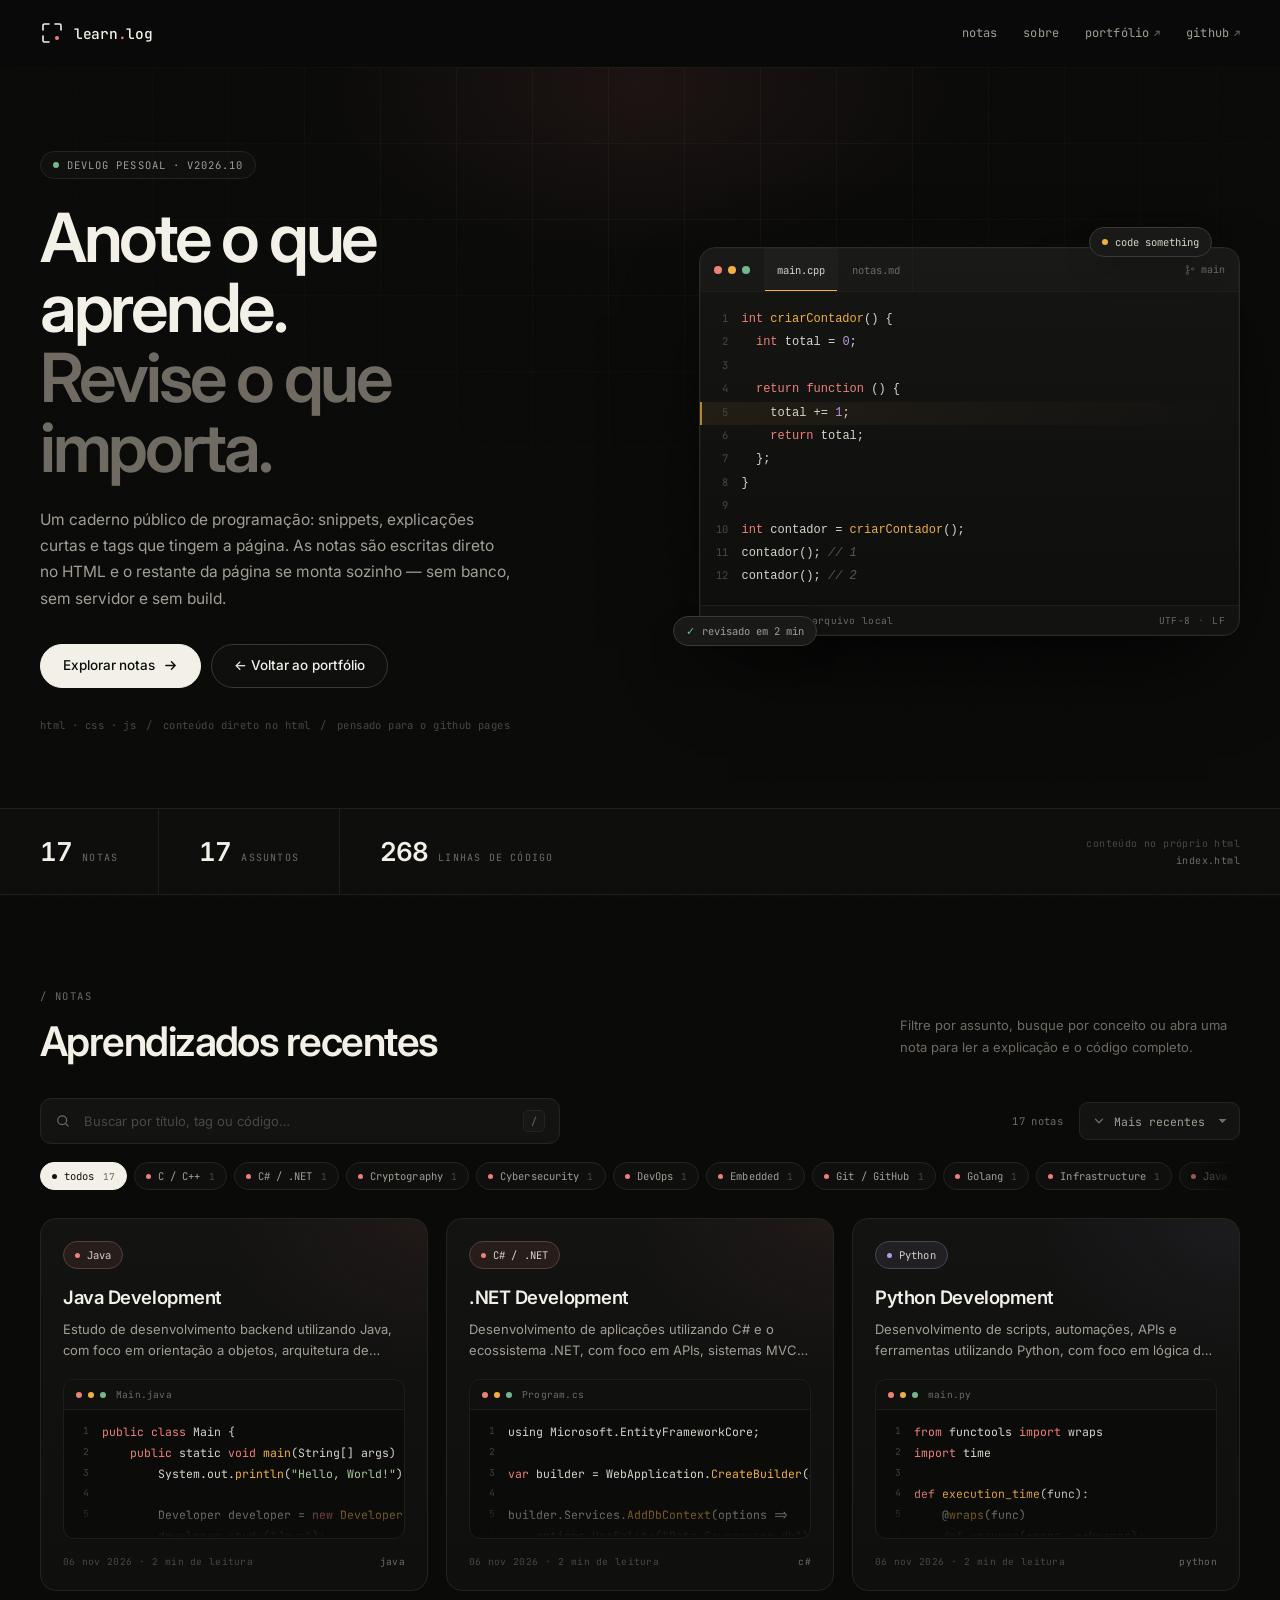
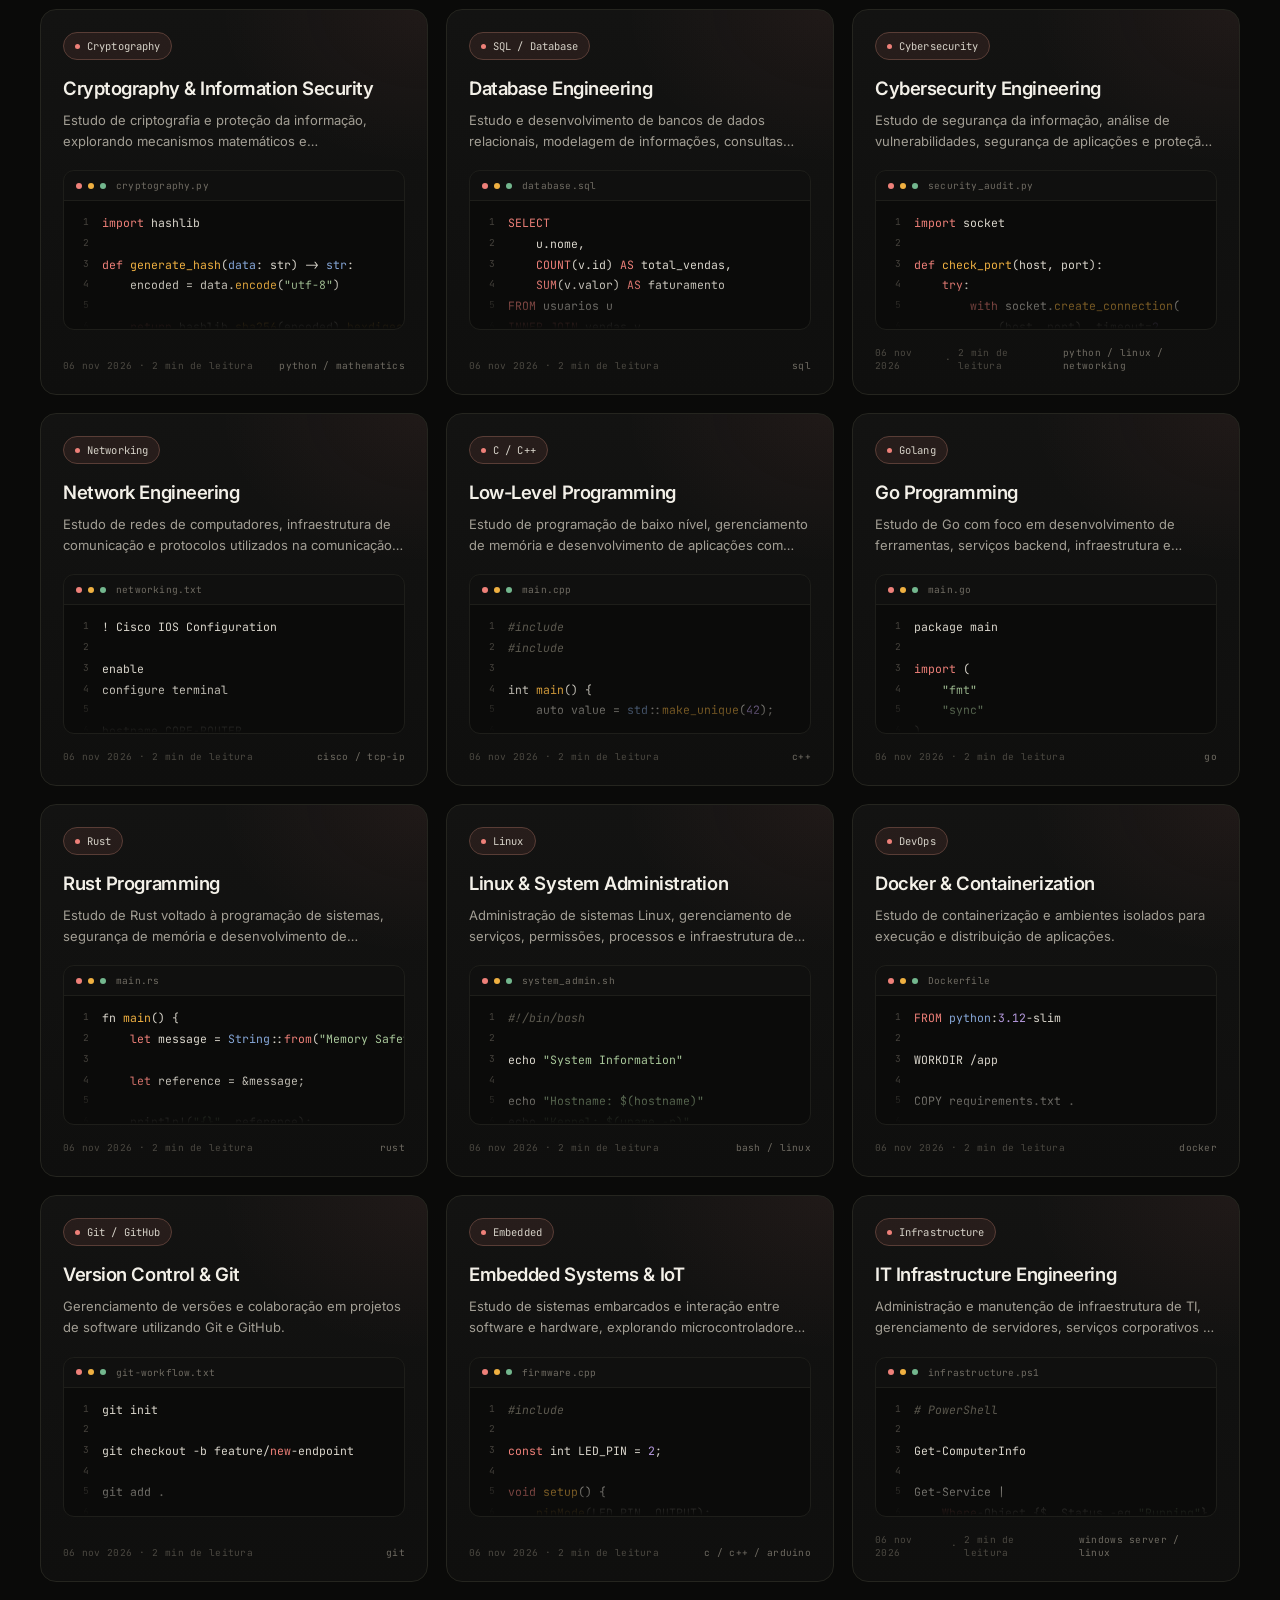
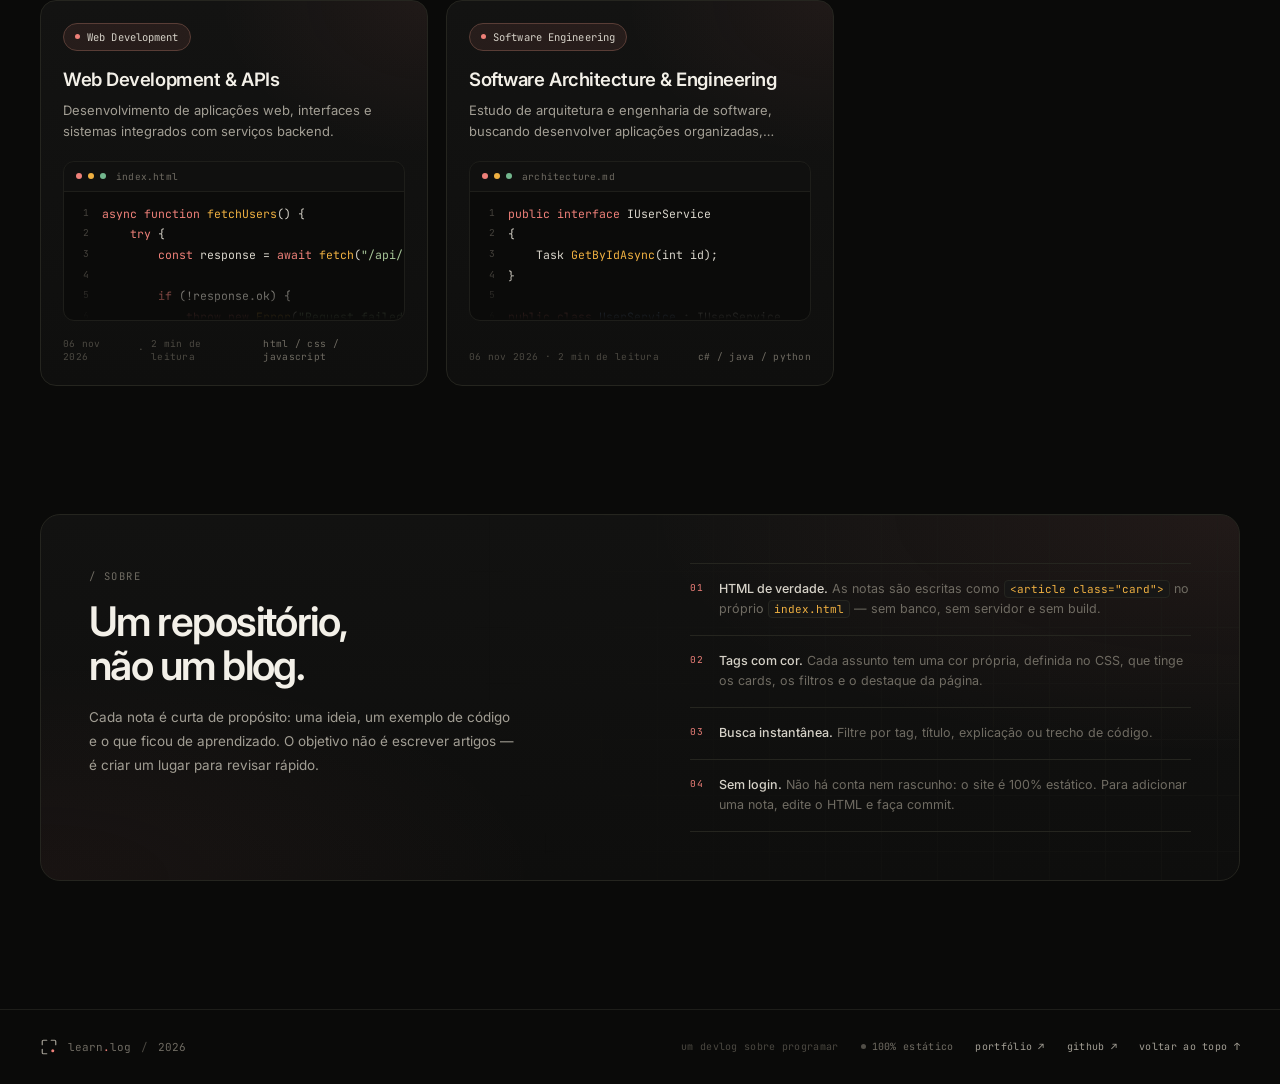
==== blog/index.html @ f0b7c9a5 "card adicionado" ====
<!DOCTYPE html>
<html lang="pt-BR">
<head>
  <meta charset="UTF-8">
  <meta name="viewport" content="width=device-width, initial-scale=1.0">
  <meta name="color-scheme" content="dark">
  <meta name="theme-color" content="#0a0a09">
  <title>learn.log — repositório de aprendizados</title>
  <meta name="description" content="Um devlog pessoal estático para anotar aprendizados de programação: snippets, explicações curtas e tags com cor — as notas são escritas direto no HTML.">
  <link rel="icon" href="data:image/svg+xml,%3Csvg xmlns='http://www.w3.org/2000/svg' viewBox='0 0 24 24'%3E%3Crect width='24' height='24' rx='6' fill='%230a0a09'/%3E%3Cpath d='M9 3H4.5A1.5 1.5 0 0 0 3 4.5V9M15 3h4.5A1.5 1.5 0 0 1 21 4.5V9M3 15v4.5A1.5 1.5 0 0 0 4.5 21H9' stroke='%23f3f0e8' stroke-width='1.6' fill='none' stroke-linecap='round'/%3E%3Ccircle cx='17' cy='17' r='2' fill='%23ee8079'/%3E%3C/svg%3E">
  <link rel="preconnect" href="https://fonts.googleapis.com">
  <link rel="preconnect" href="https://fonts.gstatic.com" crossorigin>
  <link href="https://fonts.googleapis.com/css2?family=Inter:wght@400;500;600;700&family=JetBrains+Mono:wght@400;500&display=swap" rel="stylesheet">
  <link rel="stylesheet" href="blog.css">
  <link rel="canonical" href="https://joaofantindev.github.io/joaofantindev/blog/">
</head>
<body id="top">
  <a class="skip-link" href="#notas">Pular para as notas</a>
  <div class="grain" aria-hidden="true"></div>

  <header class="site-header">
    <div class="wrap header-inner">
      <a class="brand" href="#top" aria-label="learn.log — início">
        <svg class="brand-mark" viewBox="0 0 24 24" fill="none" aria-hidden="true">
          <path d="M9 3H4.5A1.5 1.5 0 0 0 3 4.5V9M15 3h4.5A1.5 1.5 0 0 1 21 4.5V9M3 15v4.5A1.5 1.5 0 0 0 4.5 21H9" stroke="currentColor" stroke-width="1.6" stroke-linecap="round"/>
          <circle cx="17" cy="17" r="2" fill="#ee8079"/>
        </svg>
        <span class="brand-word">learn<span class="brand-dot">.</span>log</span>
      </a>

      <nav class="nav" aria-label="Navegação principal">
        <a href="#notas">notas</a>
        <a href="#sobre">sobre</a>
        <a class="nav-ext" href="../index.html">portfólio <span aria-hidden="true">↗</span></a>
        <a class="nav-ext" href="https://github.com/joaofantindev" target="_blank" rel="noopener">github <span aria-hidden="true">↗</span></a>
      </nav>
    </div>
  </header>

  <main>
    <section class="hero">
      <div class="wrap hero-inner">
        <div class="hero-copy">
          <span class="pill"><i class="live-dot" aria-hidden="true"></i> devlog pessoal · v2026.10</span>
          <h1>Anote o que aprende.<br><span class="dim">Revise o que importa.</span></h1>
          <p class="hero-sub">Um caderno público de programação: snippets, explicações curtas e tags que tingem a página. As notas são escritas direto no HTML e o restante da página se monta sozinho — sem banco, sem servidor e sem build.</p>

          <div class="hero-actions">
            <a class="btn btn-primary" href="#notas">
              Explorar notas
              <svg viewBox="0 0 16 16" fill="none" aria-hidden="true"><path d="M3 8h10M9 4l4 4-4 4" stroke="currentColor" stroke-width="1.5" stroke-linecap="round" stroke-linejoin="round"/></svg>
            </a>
            <a class="btn btn-ghost" href="../index.html">← Voltar ao portfólio</a>
          </div>

          <p class="hero-meta">
            <span>html · css · js</span>
            <span aria-hidden="true">/</span>
            <span>conteúdo direto no html</span>
            <span aria-hidden="true">/</span>
            <span>pensado para o github pages</span>
          </p>
        </div>

        <div class="hero-visual">
          <div class="hero-glow" aria-hidden="true"></div>
          <div class="editor hero-editor" aria-hidden="true">
            <div class="editor-chrome">
              <span class="dots"><i></i><i></i><i></i></span>
              <div class="editor-tabs">
                <span class="tab is-active">main.cpp</span>
                <span class="tab">notas.md</span>
              </div>
              <span class="editor-branch"><svg viewBox="0 0 16 16" fill="none"><circle cx="4.5" cy="3.5" r="1.5" stroke="currentColor"/><circle cx="4.5" cy="12.5" r="1.5" stroke="currentColor"/><circle cx="11.5" cy="6.5" r="1.5" stroke="currentColor"/><path d="M4.5 5v6M4.5 9c0-1.5 3.5.5 3.5-1V8" stroke="currentColor" stroke-linecap="round"/></svg> main</span>
            </div>
            <div class="editor-code">
              <div class="hline"><span class="ln">1</span><code><span class="tok-kw">int</span> <span class="tok-fn">criarContador</span>() {</code></div>
              <div class="hline"><span class="ln">2</span><code>  <span class="tok-kw">int</span> total = <span class="tok-num">0</span>;</code></div>
              <div class="hline"><span class="ln">3</span><code>&nbsp;</code></div>
              <div class="hline"><span class="ln">4</span><code>  <span class="tok-kw">return</span> <span class="tok-kw">function</span> () {</code></div>
              <div class="hline is-active"><span class="ln">5</span><code>    total += <span class="tok-num">1</span>;</code></div>
              <div class="hline"><span class="ln">6</span><code>    <span class="tok-kw">return</span> total;</code></div>
              <div class="hline"><span class="ln">7</span><code>  };</code></div>
              <div class="hline"><span class="ln">8</span><code>}</code></div>
              <div class="hline"><span class="ln">9</span><code>&nbsp;</code></div>
              <div class="hline"><span class="ln">10</span><code><span class="tok-kw">int</span> contador = <span class="tok-fn">criarContador</span>();</code></div>
              <div class="hline"><span class="ln">11</span><code>contador(); <span class="tok-comment">// 1</span></code></div>
              <div class="hline"><span class="ln">12</span><code>contador(); <span class="tok-comment">// 2</span></code></div>
            </div>
            <div class="editor-status">
              <i class="status-dot" aria-hidden="true"></i>
              <span>javascript</span>
              <span class="sep" aria-hidden="true">·</span>
              <span>arquivo local</span>
              <span class="spacer"></span>
              <span>UTF-8</span>
              <span class="sep" aria-hidden="true">·</span>
              <span>LF</span>
            </div>
          </div>
          <div class="float-tag float-tag-a" aria-hidden="true"><i style="--dot: var(--amber)"></i>code something</div>
          <div class="float-tag float-tag-b" aria-hidden="true"><span class="check">✓</span> revisado em 2 min</div>
        </div>
      </div>
    </section>

    <div class="stats-bar">
      <div class="wrap stats-inner">
        <div class="stat"><strong id="stat-notes">0</strong><span>notas</span></div>
        <div class="stat"><strong id="stat-tags">0</strong><span>assuntos</span></div>
        <div class="stat"><strong id="stat-lines">0</strong><span>linhas de código</span></div>
        <p class="stats-note">conteúdo no próprio html<br><span>index.html</span></p>
      </div>
    </div>

    <section class="section" id="notas">
      <div class="wrap">
        <div class="section-head">
          <div>
            <span class="eyebrow">/ notas</span>
            <h2>Aprendizados recentes</h2>
          </div>
          <p class="section-desc">Filtre por assunto, busque por conceito ou abra uma nota para ler a explicação e o código completo.</p>
        </div>

        <div class="toolbar">
          <label class="search">
            <svg viewBox="0 0 20 20" fill="none" aria-hidden="true"><circle cx="9" cy="9" r="5.5" stroke="currentColor" stroke-width="1.5"/><path d="m13.2 13.2 3.3 3.3" stroke="currentColor" stroke-width="1.5" stroke-linecap="round"/></svg>
            <input id="search-input" type="search" placeholder="Buscar por título, tag ou código…" autocomplete="off" spellcheck="false" aria-label="Buscar notas">
            <kbd aria-hidden="true">/</kbd>
          </label>

          <div class="toolbar-right">
            <span class="result-count" id="result-count" role="status" aria-live="polite"></span>
            <label class="select-wrap">
              <svg viewBox="0 0 16 16" fill="none" aria-hidden="true"><path d="M4 6l4 4 4-4" stroke="currentColor" stroke-width="1.5" stroke-linecap="round" stroke-linejoin="round"/></svg>
              <select id="sort-select" aria-label="Ordenar notas">
                <option value="recent">Mais recentes</option>
                <option value="oldest">Mais antigas</option>
                <option value="az">Título A–Z</option>
              </select>
            </label>
          </div>
        </div>

        <div class="tagbar" id="tagbar" aria-label="Filtrar por assunto"></div>

        <div class="notes-grid" id="notes-grid">
          <!--#region-->COMECA OS CARD
          <!-- ====================================================== -->
<!-- JAVA -->
<!-- ====================================================== -->

<article class="card">
    <h2>Java Development</h2>
    <p class="tag">Java</p>
    <p class="lang">Java</p>
    <p class="file">Main.java</p>
    <time class="date" datetime="2026-11-06">06 de novembro de 2026</time>
    <div class="explanation">
        <p>Estudo de desenvolvimento backend utilizando Java, com foco em orientação a objetos, arquitetura de aplicações, organização de código e construção de sistemas escaláveis.</p>
        <p>Java é uma das principais tecnologias utilizadas no desenvolvimento de aplicações corporativas e sistemas distribuídos.</p>
        <ul>
            <li>Object-Oriented Programming (OOP)</li>
            <li>Classes, Interfaces e Abstração</li>
            <li>Collections Framework</li>
            <li>Exception Handling</li>
            <li>Streams API e Lambda Expressions</li>
            <li>JVM, JRE e JDK</li>
            <li>Spring Boot e REST APIs</li>
        </ul>
    </div>
    <pre class="code">
public class Main {
    public static void main(String[] args) {
        System.out.println("Hello, World!");

        Developer developer = new Developer("Fantin");
        developer.study("Java");
    }
}

class Developer {
    private String name;

    public Developer(String name) {
        this.name = name;
    }

    public void study(String language) {
        System.out.println(name + " is studying " + language);
    }
}
    </pre>
    <ul class="concepts">
        <li>Object-Oriented Programming</li>
        <li>Clean Code</li>
        <li>Backend Development</li>
        <li>JVM Architecture</li>
        <li>Enterprise Applications</li>
    </ul>
</article>


<!-- ====================================================== -->
<!-- C# / .NET -->
<!-- ====================================================== -->

<article class="card">
    <h2>.NET Development</h2>
    <p class="tag">C# / .NET</p>
    <p class="lang">C#</p>
    <p class="file">Program.cs</p>
    <time class="date" datetime="2026-11-06">06 de novembro de 2026</time>
    <div class="explanation">
        <p>Desenvolvimento de aplicações utilizando C# e o ecossistema .NET, com foco em APIs, sistemas MVC, integração com bancos de dados e arquitetura de software.</p>
        <p>Estudo de aplicações modernas utilizando Entity Framework Core, ASP.NET Core, Identity e desenvolvimento de serviços.</p>
        <ul>
            <li>ASP.NET Core MVC</li>
            <li>Minimal APIs e REST</li>
            <li>Entity Framework Core</li>
            <li>LINQ e Async/Await</li>
            <li>Dependency Injection</li>
            <li>Authentication e Authorization</li>
            <li>SQL Server e SQLite</li>
            <li>DTO, Services e Repository Pattern</li>
        </ul>
    </div>
    <pre class="code">
using Microsoft.EntityFrameworkCore;

var builder = WebApplication.CreateBuilder(args);

builder.Services.AddDbContext<AppDbContext>(options =>
    options.UseSqlite("Data Source=app.db"));

builder.Services.AddControllers();

var app = builder.Build();

app.MapControllers();

app.Run();
    </pre>
    <ul class="concepts">
        <li>ASP.NET Core</li>
        <li>Entity Framework Core</li>
        <li>RESTful APIs</li>
        <li>Dependency Injection</li>
        <li>Software Architecture</li>
    </ul>
</article>

<!-- ====================================================== -->
<!-- PYTHON -->
<!-- ====================================================== -->

<article class="card">
    <h2>Python Development</h2>
    <p class="tag">Python</p>
    <p class="lang">Python</p>
    <p class="file">main.py</p>
    <time class="date" datetime="2026-11-06">06 de novembro de 2026</time>
    <div class="explanation">
        <p>Desenvolvimento de scripts, automações, APIs e ferramentas utilizando Python, com foco em lógica de programação, otimização e integração de sistemas.</p>
        <p>Exploração de recursos intermediários e avançados da linguagem, incluindo decorators, generators, concorrência e processamento paralelo.</p>
        <ul>
            <li>Object-Oriented Programming</li>
            <li>Decorators e Generators</li>
            <li>Multithreading e Multiprocessing</li>
            <li>Asyncio e programação assíncrona</li>
            <li>Flask e REST APIs</li>
            <li>SQLite e PostgreSQL</li>
            <li>Automação com Selenium</li>
            <li>PyInstaller</li>
        </ul>
    </div>
    <pre class="code">
from functools import wraps
import time

def execution_time(func):
    @wraps(func)
    def wrapper(*args, **kwargs):
        start = time.perf_counter()

        result = func(*args, **kwargs)

        elapsed = time.perf_counter() - start
        print(f"Execution: {elapsed:.4f}s")

        return result

    return wrapper

@execution_time
def process_data():
    return sum(range(1_000_000))

process_data()
    </pre>
    <ul class="concepts">
        <li>Automation</li>
        <li>Performance Optimization</li>
        <li>Concurrency</li>
        <li>Backend Development</li>
        <li>Python Internals</li>
    </ul>
</article>

<!-- ====================================================== -->
<!-- CRYPTOGRAPHY -->
<!-- ====================================================== -->

<article class="card">
    <h2>Cryptography & Information Security</h2>
    <p class="tag">Cryptography</p>
    <p class="lang">Python / Mathematics</p>
    <p class="file">cryptography.py</p>
    <time class="date" datetime="2026-11-06">06 de novembro de 2026</time>
    <div class="explanation">
        <p>Estudo de criptografia e proteção da informação, explorando mecanismos matemáticos e computacionais utilizados para garantir confidencialidade, integridade e autenticidade.</p>
        <p>Compreensão dos fundamentos de criptografia simétrica, assimétrica, funções hash e gerenciamento de chaves.</p>
        <ul>
            <li>AES e ChaCha20</li>
            <li>RSA e ECC</li>
            <li>SHA-256 e SHA-3</li>
            <li>HMAC</li>
            <li>Digital Signatures</li>
            <li>Key Exchange (Diffie-Hellman)</li>
            <li>PBKDF2, Argon2 e bcrypt</li>
            <li>Entropy e Random Number Generation</li>
        </ul>
    </div>
    <pre class="code">
import hashlib

def generate_hash(data: str) -> str:
    encoded = data.encode("utf-8")

    return hashlib.sha256(encoded).hexdigest()

message = "Information Security"

digest = generate_hash(message)

print("SHA-256:", digest)
    </pre>
    <ul class="concepts">
        <li>Cryptographic Algorithms</li>
        <li>Data Integrity</li>
        <li>Encryption and Decryption</li>
        <li>Public Key Infrastructure</li>
        <li>Secure Communication</li>
    </ul>
</article>

<!-- ====================================================== -->
<!-- SQL -->
<!-- ====================================================== -->

<article class="card">
    <h2>Database Engineering</h2>
    <p class="tag">SQL / Database</p>
    <p class="lang">SQL</p>
    <p class="file">database.sql</p>
    <time class="date" datetime="2026-11-06">06 de novembro de 2026</time>
    <div class="explanation">
        <p>Estudo e desenvolvimento de bancos de dados relacionais, modelagem de informações, consultas complexas e gerenciamento de estruturas de dados.</p>
        <p>Exploração de SQL para construção de sistemas consistentes, performáticos e integrados com aplicações backend.</p>
        <ul>
            <li>DDL, DML, DQL e DCL</li>
            <li>JOINs e Subqueries</li>
            <li>Stored Procedures e Functions</li>
            <li>Triggers</li>
            <li>Indexes e Query Optimization</li>
            <li>Transactions e ACID</li>
            <li>Normalization</li>
            <li>PostgreSQL, SQL Server e SQLite</li>
        </ul>
    </div>
    <pre class="code">
SELECT
    u.nome,
    COUNT(v.id) AS total_vendas,
    SUM(v.valor) AS faturamento
FROM usuarios u
INNER JOIN vendas v
    ON v.usuario_id = u.id
GROUP BY u.nome
HAVING SUM(v.valor) > 1000
ORDER BY faturamento DESC;
    </pre>
    <ul class="concepts">
        <li>Relational Database Design</li>
        <li>Query Optimization</li>
        <li>Data Modeling</li>
        <li>Database Transactions</li>
        <li>Performance Tuning</li>
    </ul>
</article>

<!-- ====================================================== -->
<!-- CYBERSECURITY -->
<!-- ====================================================== -->

<article class="card">
    <h2>Cybersecurity Engineering</h2>
    <p class="tag">Cybersecurity</p>
    <p class="lang">Python / Linux / Networking</p>
    <p class="file">security_audit.py</p>
    <time class="date" datetime="2026-11-06">06 de novembro de 2026</time>
    <div class="explanation">
        <p>Estudo de segurança da informação, análise de vulnerabilidades, segurança de aplicações e proteção de infraestrutura.</p>
        <p>Exploração de metodologias de pentest, análise de riscos e frameworks utilizados em ambientes profissionais.</p>
        <ul>
            <li>OWASP Top 10 e WSTG</li>
            <li>PTES, ISSAF e OSSTMM</li>
            <li>MITRE ATT&CK</li>
            <li>NIST Cybersecurity Framework</li>
            <li>Vulnerability Assessment</li>
            <li>Network Security</li>
            <li>Application Security</li>
            <li>Incident Response</li>
        </ul>
    </div>
    <pre class="code">
import socket

def check_port(host, port):
    try:
        with socket.create_connection(
            (host, port), timeout=2
        ):
            return True
    except OSError:
        return False

host = "127.0.0.1"

for port in [22, 80, 443, 3306]:
    status = check_port(host, port)

    print(f"{port}: {'OPEN' if status else 'CLOSED'}")
    </pre>
    <ul class="concepts">
        <li>Offensive Security</li>
        <li>Defensive Security</li>
        <li>Vulnerability Analysis</li>
        <li>Security Auditing</li>
        <li>Threat Modeling</li>
    </ul>
</article>

<!-- ====================================================== -->
<!-- NETWORKING -->
<!-- ====================================================== -->

<article class="card">
    <h2>Network Engineering</h2>
    <p class="tag">Networking</p>
    <p class="lang">Cisco / TCP-IP</p>
    <p class="file">networking.txt</p>
    <time class="date" datetime="2026-11-06">06 de novembro de 2026</time>
    <div class="explanation">
        <p>Estudo de redes de computadores, infraestrutura de comunicação e protocolos utilizados na comunicação entre dispositivos.</p>
        <p>Desenvolvimento de laboratórios práticos utilizando Cisco Packet Tracer e ambientes reais de infraestrutura.</p>
        <ul>
            <li>TCP/IP e OSI Model</li>
            <li>IPv4 e IPv6</li>
            <li>Subnetting e CIDR</li>
            <li>VLAN e Trunking</li>
            <li>Routing e Switching</li>
            <li>DNS, DHCP e NAT</li>
            <li>ACL e Firewall</li>
            <li>OSPF e Static Routing</li>
        </ul>
    </div>
    <pre class="code">
! Cisco IOS Configuration

enable
configure terminal

hostname CORE-ROUTER

interface gigabitEthernet 0/0
 description LAN_NETWORK
 ip address 192.168.1.254 255.255.255.0
 no shutdown

interface gigabitEthernet 0/1
 description WAN_NETWORK
 ip address 192.168.2.254 255.255.255.0
 no shutdown

end
write memory
    </pre>
    <ul class="concepts">
        <li>Network Architecture</li>
        <li>Routing and Switching</li>
        <li>Network Troubleshooting</li>
        <li>Infrastructure Security</li>
        <li>Cisco Packet Tracer</li>
    </ul>
</article>

<!-- ====================================================== -->
<!-- C / C++ -->
<!-- ====================================================== -->

<article class="card">
    <h2>Low-Level Programming</h2>
    <p class="tag">C / C++</p>
    <p class="lang">C++</p>
    <p class="file">main.cpp</p>
    <time class="date" datetime="2026-11-06">06 de novembro de 2026</time>
    <div class="explanation">
        <p>Estudo de programação de baixo nível, gerenciamento de memória e desenvolvimento de aplicações com foco em performance e controle de recursos.</p>
        <p>Exploração dos fundamentos de C e C++, incluindo conceitos próximos ao funcionamento interno do hardware e do sistema operacional.</p>
        <ul>
            <li>Pointers e References</li>
            <li>Dynamic Memory Allocation</li>
            <li>Stack e Heap</li>
            <li>Memory Management</li>
            <li>Data Structures</li>
            <li>Templates e STL</li>
            <li>RAII e Smart Pointers</li>
            <li>Multithreading</li>
        </ul>
    </div>
    <pre class="code">
#include <iostream>
#include <memory>

int main() {
    auto value = std::make_unique<int>(42);

    std::cout << "Value: " << *value << std::endl;

    return 0;
}
    </pre>
    <ul class="concepts">
        <li>Memory Management</li>
        <li>Performance Engineering</li>
        <li>Data Structures</li>
        <li>System Programming</li>
        <li>Hardware Interaction</li>
    </ul>
</article>

<!-- ====================================================== -->
<!-- GO -->
<!-- ====================================================== -->

<article class="card">
    <h2>Go Programming</h2>
    <p class="tag">Golang</p>
    <p class="lang">Go</p>
    <p class="file">main.go</p>
    <time class="date" datetime="2026-11-06">06 de novembro de 2026</time>
    <div class="explanation">
        <p>Estudo de Go com foco em desenvolvimento de ferramentas, serviços backend, infraestrutura e sistemas concorrentes.</p>
        <p>Exploração de uma linguagem projetada para simplicidade, eficiência e aplicações distribuídas.</p>
        <ul>
            <li>Goroutines</li>
            <li>Channels</li>
            <li>Interfaces</li>
            <li>Error Handling</li>
            <li>Goroutine Synchronization</li>
            <li>HTTP Servers</li>
            <li>Context Package</li>
            <li>Go Modules</li>
        </ul>
    </div>
    <pre class="code">
package main

import (
    "fmt"
    "sync"
)

func worker(id int, wg *sync.WaitGroup) {
    defer wg.Done()

    fmt.Printf("Worker %d executed\n", id)
}

func main() {
    var wg sync.WaitGroup

    for i := 1; i <= 5; i++ {
        wg.Add(1)
        go worker(i, &wg)
    }

    wg.Wait()
}
    </pre>
    <ul class="concepts">
        <li>Concurrent Programming</li>
        <li>Cloud Infrastructure</li>
        <li>Backend Engineering</li>
        <li>Distributed Systems</li>
        <li>Systems Development</li>
    </ul>
</article>

<!-- ====================================================== -->
<!-- RUST -->
<!-- ====================================================== -->

<article class="card">
    <h2>Rust Programming</h2>
    <p class="tag">Rust</p>
    <p class="lang">Rust</p>
    <p class="file">main.rs</p>
    <time class="date" datetime="2026-11-06">06 de novembro de 2026</time>
    <div class="explanation">
        <p>Estudo de Rust voltado à programação de sistemas, segurança de memória e desenvolvimento de ferramentas eficientes.</p>
        <p>Exploração de mecanismos que permitem gerenciamento seguro de memória sem depender de um garbage collector tradicional.</p>
        <ul>
            <li>Ownership e Borrowing</li>
            <li>Lifetime</li>
            <li>Pattern Matching</li>
            <li>Enums e Structs</li>
            <li>Traits</li>
            <li>Result e Option</li>
            <li>Memory Safety</li>
            <li>Concurrency</li>
        </ul>
    </div>
    <pre class="code">
fn main() {
    let message = String::from("Memory Safety");

    let reference = &message;

    println!("{}", reference);
}
    </pre>
    <ul class="concepts">
        <li>Memory Safety</li>
        <li>Systems Programming</li>
        <li>Ownership Model</li>
        <li>Secure Development</li>
        <li>Performance</li>
    </ul>
</article>

<!-- ====================================================== -->
<!-- LINUX -->
<!-- ====================================================== -->

<article class="card">
    <h2>Linux & System Administration</h2>
    <p class="tag">Linux</p>
    <p class="lang">Bash / Linux</p>
    <p class="file">system_admin.sh</p>
    <time class="date" datetime="2026-11-06">06 de novembro de 2026</time>
    <div class="explanation">
        <p>Administração de sistemas Linux, gerenciamento de serviços, permissões, processos e infraestrutura de servidores.</p>
        <p>Estudo de ambientes Debian, Ubuntu e Arch Linux, com foco em administração e segurança.</p>
        <ul>
            <li>Linux Filesystem</li>
            <li>Users and Permissions</li>
            <li>Process Management</li>
            <li>Systemd e Services</li>
            <li>Bash Scripting</li>
            <li>SSH e Remote Administration</li>
            <li>Logs e System Monitoring</li>
            <li>Package Management</li>
        </ul>
    </div>
    <pre class="code">
#!/bin/bash

echo "System Information"

echo "Hostname: $(hostname)"
echo "Kernel: $(uname -r)"
echo "Uptime: $(uptime -p)"

echo "Memory:"
free -h

echo "Disk:"
df -h
    </pre>
    <ul class="concepts">
        <li>Linux Administration</li>
        <li>Shell Scripting</li>
        <li>System Hardening</li>
        <li>Process Management</li>
        <li>Server Infrastructure</li>
    </ul>
</article>

<!-- ====================================================== -->
<!-- DOCKER -->
<!-- ====================================================== -->

<article class="card">
    <h2>Docker & Containerization</h2>
    <p class="tag">DevOps</p>
    <p class="lang">Docker</p>
    <p class="file">Dockerfile</p>
    <time class="date" datetime="2026-11-06">06 de novembro de 2026</time>
    <div class="explanation">
        <p>Estudo de containerização e ambientes isolados para execução e distribuição de aplicações.</p>
        <p>Utilização de Docker para padronizar ambientes de desenvolvimento, facilitar deploys e organizar serviços.</p>
        <ul>
            <li>Docker Images</li>
            <li>Docker Containers</li>
            <li>Docker Compose</li>
            <li>Volumes e Networks</li>
            <li>Container Security</li>
            <li>Multi-stage Builds</li>
            <li>Environment Variables</li>
            <li>Container Orchestration</li>
        </ul>
    </div>
    <pre class="code">
FROM python:3.12-slim

WORKDIR /app

COPY requirements.txt .

RUN pip install --no-cache-dir -r requirements.txt

COPY . .

EXPOSE 5000

CMD ["python", "app.py"]
    </pre>
    <ul class="concepts">
        <li>Containerization</li>
        <li>Infrastructure as Code</li>
        <li>Application Deployment</li>
        <li>DevOps</li>
        <li>Environment Isolation</li>
    </ul>
</article>

<!-- ====================================================== -->
<!-- GIT -->
<!-- ====================================================== -->

<article class="card">
    <h2>Version Control & Git</h2>
    <p class="tag">Git / GitHub</p>
    <p class="lang">Git</p>
    <p class="file">git-workflow.txt</p>
    <time class="date" datetime="2026-11-06">06 de novembro de 2026</time>
    <div class="explanation">
        <p>Gerenciamento de versões e colaboração em projetos de software utilizando Git e GitHub.</p>
        <p>Organização de branches, commits, pull requests e fluxos de desenvolvimento.</p>
        <ul>
            <li>Git Workflow</li>
            <li>Branches e Merging</li>
            <li>Rebase e Cherry-pick</li>
            <li>Conflict Resolution</li>
            <li>Pull Requests</li>
            <li>GitHub Actions</li>
            <li>CI/CD</li>
            <li>Repository Management</li>
        </ul>
    </div>
    <pre class="code">
git init

git checkout -b feature/new-endpoint

git add .

git commit -m "feat: add new endpoint"

git push origin feature/new-endpoint
    </pre>
    <ul class="concepts">
        <li>Version Control</li>
        <li>Collaborative Development</li>
        <li>Branch Management</li>
        <li>CI/CD Pipelines</li>
        <li>Software Workflow</li>
    </ul>
</article>

<!-- ====================================================== -->
<!-- EMBEDDED SYSTEMS -->
<!-- ====================================================== -->

<article class="card">
    <h2>Embedded Systems & IoT</h2>
    <p class="tag">Embedded</p>
    <p class="lang">C / C++ / Arduino</p>
    <p class="file">firmware.cpp</p>
    <time class="date" datetime="2026-11-06">06 de novembro de 2026</time>
    <div class="explanation">
        <p>Estudo de sistemas embarcados e interação entre software e hardware, explorando microcontroladores e dispositivos conectados.</p>
        <p>Desenvolvimento de projetos utilizando Arduino e ESP32, com foco em comunicação, sensores e automação.</p>
        <ul>
            <li>Arduino Programming</li>
            <li>ESP32</li>
            <li>GPIO e PWM</li>
            <li>UART, SPI e I2C</li>
            <li>Sensor Integration</li>
            <li>Interrupts</li>
            <li>Firmware Development</li>
            <li>IoT Communication</li>
        </ul>
    </div>
    <pre class="code">
#include <Arduino.h>

const int LED_PIN = 2;

void setup() {
    pinMode(LED_PIN, OUTPUT);
}

void loop() {
    digitalWrite(LED_PIN, HIGH);
    delay(1000);

    digitalWrite(LED_PIN, LOW);
    delay(1000);
}
    </pre>
    <ul class="concepts">
        <li>Hardware Interaction</li>
        <li>Firmware Engineering</li>
        <li>Microcontrollers</li>
        <li>Embedded Programming</li>
        <li>Internet of Things</li>
    </ul>
</article>

<!-- ====================================================== -->
<!-- INFRASTRUCTURE -->
<!-- ====================================================== -->

<article class="card">
    <h2>IT Infrastructure Engineering</h2>
    <p class="tag">Infrastructure</p>
    <p class="lang">Windows Server / Linux</p>
    <p class="file">infrastructure.ps1</p>
    <time class="date" datetime="2026-11-06">06 de novembro de 2026</time>
    <div class="explanation">
        <p>Administração e manutenção de infraestrutura de TI, gerenciamento de servidores, serviços corporativos e ambientes de rede.</p>
        <p>Estudo de ambientes Windows Server e Linux, monitoramento de serviços e gerenciamento de recursos corporativos.</p>
        <ul>
            <li>Active Directory</li>
            <li>Group Policy (GPO)</li>
            <li>DNS e DHCP</li>
            <li>Windows Server</li>
            <li>Remote Desktop Services</li>
            <li>Zabbix e Grafana</li>
            <li>Server Administration</li>
            <li>Infrastructure Security</li>
        </ul>
    </div>
    <pre class="code">
# PowerShell

Get-ComputerInfo

Get-Service |
    Where-Object {$_.Status -eq "Running"}

Get-Process |
    Sort-Object CPU -Descending |
    Select-Object -First 10
    </pre>
    <ul class="concepts">
        <li>IT Operations</li>
        <li>Server Management</li>
        <li>Infrastructure Monitoring</li>
        <li>Active Directory</li>
        <li>Enterprise Networking</li>
    </ul>
</article>

<!-- ====================================================== -->
<!-- WEB DEVELOPMENT -->
<!-- ====================================================== -->

<article class="card">
    <h2>Web Development & APIs</h2>
    <p class="tag">Web Development</p>
    <p class="lang">HTML / CSS / JavaScript</p>
    <p class="file">index.html</p>
    <time class="date" datetime="2026-11-06">06 de novembro de 2026</time>
    <div class="explanation">
        <p>Desenvolvimento de aplicações web, interfaces e sistemas integrados com serviços backend.</p>
        <p>Estudo de tecnologias modernas para construção de aplicações responsivas, organizadas e funcionais.</p>
        <ul>
            <li>HTML5 e Semantic HTML</li>
            <li>CSS3 e Responsive Design</li>
            <li>JavaScript e TypeScript</li>
            <li>DOM Manipulation</li>
            <li>Fetch API e HTTP</li>
            <li>REST Architecture</li>
            <li>Next.js</li>
            <li>Tailwind CSS</li>
        </ul>
    </div>
    <pre class="code">
async function fetchUsers() {
    try {
        const response = await fetch("/api/users");

        if (!response.ok) {
            throw new Error("Request failed");
        }

        const users = await response.json();

        console.log(users);

    } catch (error) {
        console.error(error);
    }
}

fetchUsers();
    </pre>
    <ul class="concepts">
        <li>Frontend Engineering</li>
        <li>Backend Integration</li>
        <li>REST APIs</li>
        <li>Responsive Interfaces</li>
        <li>Full Stack Development</li>
    </ul>
</article>

<!-- ====================================================== -->
<!-- SOFTWARE ARCHITECTURE -->
<!-- ====================================================== -->

<article class="card">
    <h2>Software Architecture & Engineering</h2>
    <p class="tag">Software Engineering</p>
    <p class="lang">C# / Java / Python</p>
    <p class="file">architecture.md</p>
    <time class="date" datetime="2026-11-06">06 de novembro de 2026</time>
    <div class="explanation">
        <p>Estudo de arquitetura e engenharia de software, buscando desenvolver aplicações organizadas, escaláveis, testáveis e de fácil manutenção.</p>
        <p>Exploração de padrões de projeto, princípios de desenvolvimento e separação de responsabilidades.</p>
        <ul>
            <li>SOLID Principles</li>
            <li>Clean Architecture</li>
            <li>Domain-Driven Design</li>
            <li>Design Patterns</li>
            <li>Dependency Injection</li>
            <li>DTO e Repository Pattern</li>
            <li>Unit Testing</li>
            <li>Separation of Concerns</li>
        </ul>
    </div>
    <pre class="code">
public interface IUserService
{
    Task<User?> GetByIdAsync(int id);
}

public class UserService : IUserService
{
    private readonly IUserRepository _repository;

    public UserService(IUserRepository repository)
    {
        _repository = repository;
    }

    public async Task<User?> GetByIdAsync(int id)
    {
        return await _repository.GetByIdAsync(id);
    }
}
    </pre>
    <ul class="concepts">
        <li>Clean Code</li>
        <li>SOLID</li>
        <li>Design Patterns</li>
        <li>Scalable Systems</li>
        <li>Maintainable Software</li>
    </ul>
</article>

          <!-- #endregion -->
        </div>

        <div class="empty-state" id="empty-state" hidden></div>
      </div>
    </section>

    <section class="section about" id="sobre">
      <div class="wrap">
        <div class="about-panel">
          <div class="about-copy">
            <span class="eyebrow">/ sobre</span>
            <h2>Um repositório,<br>não um blog.</h2>
            <p>Cada nota é curta de propósito: uma ideia, um exemplo de código e o que ficou de aprendizado. O objetivo não é escrever artigos — é criar um lugar para revisar rápido.</p>
          </div>
          <ul class="about-list">
            <li><span class="about-num">01</span><span><strong>HTML de verdade.</strong> As notas são escritas como <code>&lt;article class="card"&gt;</code> no próprio <code>index.html</code> — sem banco, sem servidor e sem build.</span></li>
            <li><span class="about-num">02</span><span><strong>Tags com cor.</strong> Cada assunto tem uma cor própria, definida no CSS, que tinge os cards, os filtros e o destaque da página.</span></li>
            <li><span class="about-num">03</span><span><strong>Busca instantânea.</strong> Filtre por tag, título, explicação ou trecho de código.</span></li>
            <li><span class="about-num">04</span><span><strong>Sem login.</strong> Não há conta nem rascunho: o site é 100% estático. Para adicionar uma nota, edite o HTML e faça commit.</span></li>
          </ul>
        </div>
      </div>
    </section>
  </main>

  <footer class="site-footer">
    <div class="wrap footer-inner">
      <div class="footer-brand">
        <svg class="brand-mark" viewBox="0 0 24 24" fill="none" aria-hidden="true">
          <path d="M9 3H4.5A1.5 1.5 0 0 0 3 4.5V9M15 3h4.5A1.5 1.5 0 0 1 21 4.5V9M3 15v4.5A1.5 1.5 0 0 0 4.5 21H9" stroke="currentColor" stroke-width="1.6" stroke-linecap="round"/>
          <circle cx="17" cy="17" r="2" fill="#ee8079"/>
        </svg>
        <span>learn<span class="brand-dot">.</span>log</span>
        <span class="footer-sep" aria-hidden="true">/</span>
        <span id="footer-year">2026</span>
      </div>
      <div class="footer-links">
        <span>um devlog sobre programar</span>
        <span class="mode-badge" id="mode-badge">100% estático</span>
        <a href="../index.html">portfólio <span aria-hidden="true">↗</span></a>
        <a href="https://github.com/joaofantindev" target="_blank" rel="noopener">github <span aria-hidden="true">↗</span></a>
        <a href="#top">voltar ao topo ↑</a>
      </div>
    </div>
  </footer>

  <noscript>
    <div class="noscript">Esta página precisa de JavaScript para montar as notas a partir do HTML.</div>
  </noscript>

  <div class="modal-layer" id="note-modal" hidden>
    <div class="modal-backdrop" data-close></div>
    <div class="modal" role="dialog" aria-modal="true" aria-labelledby="note-title">
      <div class="modal-chrome">
        <span class="dots" aria-hidden="true"><i></i><i></i><i></i></span>
        <span class="crumbs">~/notes/<span id="note-file">nota.md</span></span>
        <button class="icon-btn" type="button" data-close aria-label="Fechar nota">
          <svg viewBox="0 0 16 16" fill="none" aria-hidden="true"><path d="m4 4 8 8M12 4l-8 8" stroke="currentColor" stroke-width="1.5" stroke-linecap="round"/></svg>
        </button>
      </div>
      <div class="modal-body" id="note-content"></div>
    </div>
  </div>

  <div class="toast" id="toast" role="status" aria-live="polite"></div>

  <script src="blog.js"></script>
</body>
</html>
---- blog/blog.css ----
/* =========================================================
   learn.log — tema dark inspirado na estética do Qoder
   ========================================================= */

:root {
  --bg: #0a0a09;
  --bg-soft: #0f0f0e;
  --panel: #131312;
  --panel-2: #171716;
  --panel-3: #1d1d1b;
  --line: #25251f;
  --line-soft: #1e1e1a;
  --line-strong: #3a3a32;
  --text: #f3f0e8;
  --text-soft: #d6d2c8;
  --muted: #a29e94;
  --faint: #6f6b62;
  --ghost: #4b4841;
  --coral: #ee8079;
  --amber: #efb041;
  --sage: #73b78e;
  --sky: #86a7d8;
  --lilac: #b79be0;
  --cream: #f3f0e8;
  --accent: var(--coral);
  --accent-ink: #171110;
  --radius: 16px;
  --font: "Inter", ui-sans-serif, system-ui, -apple-system, "Segoe UI", sans-serif;
  --mono: "JetBrains Mono", ui-monospace, SFMono-Regular, Menlo, Consolas, monospace;
  --ease: cubic-bezier(0.2, 0.8, 0.2, 1);
}

/* ---------- cores por assunto ---------- */
/* Cada tag ganha uma regra .tag-<slug>; tags sem regra caem no fallback coral. */

.note-card,
.chip-tag,
.chip-filter {
  --tag: var(--coral);
  --tag-ink: #171110;
}

.tag-javascript { --tag: #efb041; --tag-ink: #121210; --accent: #efb041; --accent-ink: #121210; }
.tag-css        { --tag: #86a7d8; --tag-ink: #121210; --accent: #86a7d8; --accent-ink: #121210; }
.tag-react      { --tag: #73b78e; --tag-ink: #121210; --accent: #73b78e; --accent-ink: #121210; }
.tag-git        { --tag: #ee8079; --tag-ink: #121210; --accent: #ee8079; --accent-ink: #121210; }
.tag-python     { --tag: #b79be0; --tag-ink: #121210; --accent: #b79be0; --accent-ink: #121210; }
.tag-sql        { --tag: #e8a87c; --tag-ink: #121210; --accent: #e8a87c; --accent-ink: #121210; }
.tag-typescript { --tag: #7f9cf5; --tag-ink: #121210; --accent: #7f9cf5; --accent-ink: #121210; }
.tag-web        { --tag: #c9b26b; --tag-ink: #121210; --accent: #c9b26b; --accent-ink: #121210; }

*,
*::before,
*::after {
  box-sizing: border-box;
}

html {
  scroll-behavior: smooth;
  scroll-padding-top: 88px;
}

body {
  margin: 0;
  background: var(--bg);
  color: var(--text);
  font-family: var(--font);
  font-size: 15px;
  line-height: 1.6;
  -webkit-font-smoothing: antialiased;
  text-rendering: optimizeLegibility;
  overflow-x: hidden;
}

body.no-scroll {
  overflow: hidden;
}

::selection {
  background: var(--accent);
  color: var(--accent-ink);
}

img,
svg {
  display: block;
}

a {
  color: inherit;
  text-decoration: none;
}

button,
input,
select,
textarea {
  font: inherit;
  color: inherit;
}

button {
  cursor: pointer;
}

[hidden] {
  display: none !important;
}

.mono {
  font-family: var(--mono);
}

.wrap {
  width: min(1200px, calc(100% - 64px));
  margin-inline: auto;
}

.skip-link {
  position: fixed;
  top: -100px;
  left: 16px;
  z-index: 200;
  padding: 10px 16px;
  border-radius: 999px;
  background: var(--cream);
  color: #111;
  font: 500 13px var(--font);
  transition: top 0.2s ease;
}

.skip-link:focus-visible {
  top: 16px;
}

.grain {
  position: fixed;
  inset: 0;
  z-index: 1;
  pointer-events: none;
  opacity: 0.035;
  mix-blend-mode: overlay;
  background-image: url("data:image/svg+xml,%3Csvg xmlns='http://www.w3.org/2000/svg' width='160' height='160'%3E%3Cfilter id='n'%3E%3CfeTurbulence type='fractalNoise' baseFrequency='.85' numOctaves='2' stitchTiles='stitch'/%3E%3C/filter%3E%3Crect width='160' height='160' filter='url(%23n)'/%3E%3C/svg%3E");
}

/* ---------- header ---------- */

.site-header {
  position: sticky;
  top: 0;
  z-index: 50;
  border-bottom: 1px solid transparent;
  background: rgba(10, 10, 9, 0.78);
  background: color-mix(in srgb, var(--bg) 78%, transparent);
  backdrop-filter: blur(16px) saturate(1.2);
  -webkit-backdrop-filter: blur(16px) saturate(1.2);
}

.header-inner {
  display: flex;
  align-items: center;
  gap: 32px;
  height: 66px;
}

.brand {
  display: inline-flex;
  align-items: center;
  gap: 10px;
  flex-shrink: 0;
}

.brand-mark {
  width: 24px;
  height: 24px;
  color: var(--text);
  transition: transform 0.35s var(--ease);
}

.brand:hover .brand-mark {
  transform: rotate(-6deg);
}

.brand-word {
  font: 500 14.5px var(--mono);
  letter-spacing: -0.02em;
  color: var(--text);
}

.brand-dot {
  color: var(--accent);
  transition: color 0.4s ease;
}

.nav {
  display: flex;
  align-items: center;
  gap: 26px;
  margin-left: auto;
}

.nav a {
  font: 400 12px var(--mono);
  letter-spacing: 0.01em;
  color: var(--muted);
  transition: color 0.2s ease;
}

.nav a:hover {
  color: var(--text);
}

.nav-ext {
  display: inline-flex;
  align-items: center;
  gap: 5px;
}

.nav-ext span {
  font-size: 10px;
  opacity: 0.7;
}

/* ---------- buttons ---------- */

.btn {
  display: inline-flex;
  align-items: center;
  justify-content: center;
  gap: 8px;
  height: 44px;
  padding: 0 22px;
  border: 1px solid transparent;
  border-radius: 999px;
  font: 500 13.5px/1 var(--font);
  letter-spacing: -0.005em;
  white-space: nowrap;
  transition: background 0.2s ease, border-color 0.2s ease, color 0.2s ease, transform 0.2s var(--ease);
}

.btn svg {
  width: 15px;
  height: 15px;
}

.btn-primary {
  background: var(--cream);
  color: #0d0d0c;
  border-color: var(--cream);
}

.btn-primary:hover {
  background: #fffdf6;
  border-color: #fffdf6;
  transform: translateY(-1px);
}

.btn-ghost {
  background: rgba(255, 255, 255, 0.02);
  border-color: var(--line-strong);
  color: var(--text);
}

.btn-ghost:hover {
  background: rgba(255, 255, 255, 0.05);
  border-color: #4e4e45;
}

.btn-sm {
  height: 36px;
  padding: 0 16px;
  font-size: 12.5px;
}

/* ---------- hero ---------- */

.hero {
  position: relative;
  overflow: hidden;
  padding: 84px 0 76px;
}

.hero::before {
  content: "";
  position: absolute;
  inset: 0;
  background-image:
    linear-gradient(var(--line-soft) 1px, transparent 1px),
    linear-gradient(90deg, var(--line-soft) 1px, transparent 1px);
  background-size: 76px 76px;
  -webkit-mask-image: radial-gradient(ellipse 80% 75% at 52% 8%, #000 20%, transparent 74%);
  mask-image: radial-gradient(ellipse 80% 75% at 52% 8%, #000 20%, transparent 74%);
  opacity: 0.4;
  pointer-events: none;
}

.hero::after {
  content: "";
  position: absolute;
  top: -220px;
  left: 50%;
  width: 900px;
  height: 480px;
  transform: translateX(-50%);
  background: radial-gradient(closest-side, rgba(239, 176, 65, 0.07), transparent 72%);
  background: radial-gradient(closest-side, color-mix(in srgb, var(--accent) 8%, transparent), transparent 72%);
  pointer-events: none;
}

.hero-inner {
  position: relative;
  z-index: 2;
  display: grid;
  grid-template-columns: 1.04fr 0.96fr;
  align-items: center;
  gap: 72px;
}

.hero-copy {
  position: relative;
  z-index: 2;
}

.pill {
  display: inline-flex;
  align-items: center;
  gap: 8px;
  height: 28px;
  padding: 0 12px;
  border: 1px solid var(--line);
  border-radius: 999px;
  background: rgba(255, 255, 255, 0.025);
  color: var(--muted);
  font: 400 10.5px var(--mono);
  letter-spacing: 0.1em;
  text-transform: uppercase;
}

.live-dot {
  width: 6px;
  height: 6px;
  border-radius: 50%;
  background: var(--sage);
  box-shadow: 0 0 0 0 rgba(115, 183, 142, 0.5);
  animation: pulse 2.6s infinite;
}

@keyframes pulse {
  0% { box-shadow: 0 0 0 0 rgba(115, 183, 142, 0.45); }
  65% { box-shadow: 0 0 0 7px rgba(115, 183, 142, 0); }
  100% { box-shadow: 0 0 0 0 rgba(115, 183, 142, 0); }
}

.hero h1 {
  margin: 24px 0 0;
  font-size: clamp(2.7rem, 5.3vw, 4.45rem);
  font-weight: 600;
  line-height: 1.03;
  letter-spacing: -0.048em;
  color: var(--text);
}

.hero h1 .dim {
  color: var(--faint);
}

.hero-sub {
  max-width: 470px;
  margin: 24px 0 0;
  font-size: 15.5px;
  line-height: 1.7;
  color: var(--muted);
}

.hero-actions {
  display: flex;
  flex-wrap: wrap;
  gap: 10px;
  margin-top: 32px;
}

.hero-meta {
  display: flex;
  flex-wrap: wrap;
  gap: 10px;
  margin: 30px 0 0;
  font: 400 10.5px var(--mono);
  letter-spacing: 0.04em;
  color: var(--ghost);
}

/* ---------- hero editor ---------- */

.hero-visual {
  position: relative;
  padding: 12px 0;
}

.hero-glow {
  position: absolute;
  inset: -30px -40px;
  background:
    radial-gradient(closest-side at 72% 30%, rgba(238, 128, 121, 0.13), transparent 70%),
    radial-gradient(closest-side at 20% 80%, rgba(115, 183, 142, 0.08), transparent 70%);
  background:
    radial-gradient(closest-side at 72% 30%, color-mix(in srgb, var(--accent) 13%, transparent), transparent 70%),
    radial-gradient(closest-side at 20% 80%, rgba(115, 183, 142, 0.08), transparent 70%);
  filter: blur(24px);
  pointer-events: none;
}

.editor {
  position: relative;
  overflow: hidden;
  border: 1px solid #2b2b25;
  border-radius: var(--radius);
  background: linear-gradient(180deg, #151514, #0e0e0d);
  box-shadow:
    0 40px 90px -30px rgba(0, 0, 0, 0.9),
    0 0 0 1px rgba(255, 255, 255, 0.02) inset;
}

.hero-editor {
  z-index: 2;
  width: 100%;
  max-width: 560px;
  margin-left: auto;
  animation: rise-in 0.9s var(--ease) both;
}

.editor-chrome {
  display: flex;
  align-items: center;
  gap: 14px;
  height: 44px;
  padding: 0 14px;
  border-bottom: 1px solid var(--line-soft);
  background: rgba(255, 255, 255, 0.015);
}

.dots {
  display: inline-flex;
  gap: 6px;
  flex-shrink: 0;
}

.dots i {
  width: 8px;
  height: 8px;
  border-radius: 50%;
  background: var(--coral);
}

.dots i:nth-child(2) { background: var(--amber); }
.dots i:nth-child(3) { background: var(--sage); }

.editor-tabs {
  display: flex;
  align-self: stretch;
  gap: 2px;
}

.tab {
  display: inline-flex;
  align-items: center;
  padding: 0 12px;
  font: 400 10.5px var(--mono);
  color: var(--faint);
  border-right: 1px solid var(--line-soft);
}

.tab:first-child {
  border-left: 1px solid var(--line-soft);
}

.tab.is-active {
  color: var(--text-soft);
  background: rgba(255, 255, 255, 0.025);
  box-shadow: inset 0 -1px 0 var(--amber);
}

.editor-branch {
  display: inline-flex;
  align-items: center;
  gap: 5px;
  margin-left: auto;
  font: 400 10px var(--mono);
  color: var(--faint);
}

.editor-branch svg {
  width: 12px;
  height: 12px;
}

.editor-code {
  padding: 16px 0;
  overflow: hidden;
  font-family: var(--mono);
}

.hline {
  display: flex;
  min-width: max-content;
  padding-right: 20px;
  font-size: 12px;
  line-height: 1.95;
}

.hline .ln {
  flex: 0 0 42px;
  padding-right: 14px;
  text-align: right;
  color: #4a4741;
  font-size: 10.5px;
  user-select: none;
}

.hline code {
  white-space: pre;
  color: #d9d5cb;
}

.hline.is-active {
  background: linear-gradient(90deg, rgba(239, 176, 65, 0.075), rgba(239, 176, 65, 0));
  box-shadow: inset 2px 0 0 rgba(239, 176, 65, 0.7);
}

.editor-status {
  display: flex;
  align-items: center;
  gap: 8px;
  height: 30px;
  padding: 0 14px;
  border-top: 1px solid var(--line-soft);
  background: rgba(255, 255, 255, 0.015);
  font: 400 9.5px var(--mono);
  letter-spacing: 0.03em;
  color: var(--faint);
}

.status-dot {
  width: 5px;
  height: 5px;
  border-radius: 50%;
  background: var(--sage);
}

.editor-status .sep {
  color: var(--ghost);
}

.editor-status .spacer {
  flex: 1;
}

.float-tag {
  position: absolute;
  z-index: 3;
  display: inline-flex;
  align-items: center;
  gap: 7px;
  padding: 7px 12px;
  border: 1px solid var(--line-strong);
  border-radius: 999px;
  background: #191917;
  box-shadow: 0 14px 34px -12px rgba(0, 0, 0, 0.9);
  font: 400 10.5px var(--mono);
  color: var(--text-soft);
  white-space: nowrap;
  animation: float 7s ease-in-out infinite alternate;
}

.float-tag i {
  width: 6px;
  height: 6px;
  border-radius: 50%;
  background: var(--dot, var(--amber));
}

.float-tag-a {
  top: -8px;
  right: 28px;
}

.float-tag-b {
  bottom: 2px;
  left: -26px;
  color: var(--muted);
  animation-delay: -3s;
}

.float-tag-b .check {
  color: var(--sage);
  font-size: 11px;
}

@keyframes float {
  from { transform: translateY(-4px); }
  to { transform: translateY(5px); }
}

@keyframes rise-in {
  from { opacity: 0; transform: translateY(18px); }
  to { opacity: 1; transform: translateY(0); }
}

/* ---------- syntax tokens ---------- */

.tok-kw { color: var(--coral); }
.tok-str { color: #a8c79a; }
.tok-fn { color: var(--amber); }
.tok-num { color: var(--lilac); }
.tok-prop { color: var(--sky); }
.tok-comment { color: #5c594f; font-style: italic; }

/* ---------- stats ---------- */

.stats-bar {
  border-top: 1px solid var(--line-soft);
  border-bottom: 1px solid var(--line-soft);
  background: rgba(255, 255, 255, 0.012);
}

.stats-inner {
  display: flex;
  align-items: stretch;
}

.stat {
  display: flex;
  align-items: baseline;
  gap: 10px;
  padding: 22px 40px 22px 0;
}

.stat + .stat {
  padding-left: 40px;
  border-left: 1px solid var(--line-soft);
}

.stat strong {
  font-size: 26px;
  font-weight: 600;
  letter-spacing: -0.035em;
  color: var(--text);
  font-variant-numeric: tabular-nums;
}

.stat span {
  font: 400 10px var(--mono);
  letter-spacing: 0.12em;
  text-transform: uppercase;
  color: var(--faint);
}

.stats-note {
  margin: 0 0 0 auto;
  align-self: center;
  text-align: right;
  font: 400 10px/1.7 var(--mono);
  letter-spacing: 0.04em;
  color: var(--ghost);
}

.stats-note span {
  color: var(--faint);
}

/* ---------- sections ---------- */

.section {
  position: relative;
  z-index: 2;
  padding: 88px 0;
}

#notas {
  scroll-margin-top: 40px;
}

.section-head {
  display: flex;
  align-items: flex-end;
  justify-content: space-between;
  gap: 32px;
}

.eyebrow {
  display: inline-block;
  font: 400 10.5px var(--mono);
  letter-spacing: 0.14em;
  text-transform: uppercase;
  color: var(--faint);
}

.eyebrow::first-letter {
  color: var(--accent);
}

.section-head h2,
.about-copy h2 {
  margin: 12px 0 0;
  font-size: clamp(1.9rem, 3.2vw, 2.55rem);
  font-weight: 600;
  line-height: 1.1;
  letter-spacing: -0.038em;
}

.section-desc {
  max-width: 340px;
  margin: 0 0 6px;
  font-size: 13px;
  line-height: 1.7;
  color: var(--faint);
}

/* ---------- toolbar ---------- */

.toolbar {
  display: flex;
  align-items: center;
  gap: 16px;
  margin-top: 34px;
}

.search {
  display: flex;
  align-items: center;
  gap: 11px;
  flex: 1;
  max-width: 520px;
  height: 46px;
  padding: 0 14px;
  border: 1px solid var(--line);
  border-radius: 11px;
  background: var(--panel);
  transition: border-color 0.2s ease, box-shadow 0.2s ease, background 0.2s ease;
}

.search:focus-within {
  border-color: rgba(238, 128, 121, 0.55);
  border-color: color-mix(in srgb, var(--accent) 55%, var(--line));
  background: #151514;
  box-shadow: 0 0 0 3px rgba(238, 128, 121, 0.09);
  box-shadow: 0 0 0 3px color-mix(in srgb, var(--accent) 9%, transparent);
}

.search svg {
  width: 16px;
  height: 16px;
  color: var(--faint);
  flex-shrink: 0;
}

.search input {
  flex: 1;
  min-width: 0;
  border: 0;
  outline: 0;
  background: transparent;
  font-size: 13px;
  color: var(--text);
}

.search input::placeholder {
  color: var(--ghost);
}

.search input::-webkit-search-cancel-button {
  -webkit-appearance: none;
}

.search kbd {
  display: grid;
  place-items: center;
  width: 22px;
  height: 22px;
  border: 1px solid var(--line);
  border-radius: 5px;
  background: rgba(255, 255, 255, 0.02);
  font: 400 10px var(--mono);
  color: var(--faint);
}

.toolbar-right {
  display: flex;
  align-items: center;
  gap: 16px;
  margin-left: auto;
}

.result-count {
  font: 400 10.5px var(--mono);
  letter-spacing: 0.03em;
  color: var(--faint);
  white-space: nowrap;
}

.select-wrap {
  position: relative;
  display: flex;
  align-items: center;
}

.select-wrap > svg {
  position: absolute;
  left: 13px;
  width: 14px;
  height: 14px;
  color: var(--faint);
  pointer-events: none;
}

.select-wrap select {
  appearance: none;
  -webkit-appearance: none;
  height: 38px;
  padding: 0 34px 0 34px;
  border: 1px solid var(--line);
  border-radius: 9px;
  background:
    linear-gradient(45deg, transparent 50%, var(--faint) 50%) calc(100% - 16px) 16px / 4px 4px no-repeat,
    linear-gradient(135deg, var(--faint) 50%, transparent 50%) calc(100% - 12px) 16px / 4px 4px no-repeat,
    var(--panel);
  font: 400 11.5px var(--mono);
  color: var(--muted);
  outline: 0;
  cursor: pointer;
  transition: border-color 0.2s ease, color 0.2s ease;
}

.select-wrap select:hover {
  border-color: var(--line-strong);
  color: var(--text);
}

.select-wrap select:focus-visible {
  border-color: var(--accent);
}

/* ---------- tag bar ---------- */

.tagbar {
  display: flex;
  gap: 7px;
  margin-top: 18px;
  padding-bottom: 2px;
  overflow-x: auto;
  scrollbar-width: none;
  -webkit-mask-image: linear-gradient(90deg, #000 94%, transparent);
  mask-image: linear-gradient(90deg, #000 94%, transparent);
}

.tagbar::-webkit-scrollbar {
  display: none;
}

.chip-row {
  display: flex;
  flex-wrap: wrap;
  gap: 6px;
}

.chip {
  display: inline-flex;
  align-items: center;
  gap: 7px;
  height: 28px;
  padding: 0 11px;
  border: 1px solid var(--line);
  border-radius: 999px;
  background: rgba(255, 255, 255, 0.022);
  font: 400 10.5px var(--mono);
  letter-spacing: 0.01em;
  color: var(--muted);
  white-space: nowrap;
}

.chip .dot {
  width: 5px;
  height: 5px;
  border-radius: 50%;
  background: var(--dot, var(--tag, var(--coral)));
  flex-shrink: 0;
}

.chip-all {
  --tag: var(--cream);
  --tag-ink: #121210;
  --dot: var(--muted);
}

button.chip {
  cursor: pointer;
  transition: border-color 0.18s ease, color 0.18s ease, background 0.18s ease;
}

button.chip:hover {
  border-color: var(--line-strong);
  color: var(--text);
}

.chip-tag {
  background: rgba(255, 255, 255, 0.022);
  background: color-mix(in srgb, var(--tag, var(--coral)) 9%, transparent);
  border-color: var(--line);
  border-color: color-mix(in srgb, var(--tag, var(--coral)) 26%, var(--line));
  color: var(--text-soft);
}

.chip-tag .dot {
  background: var(--tag, var(--coral));
}

button.chip-tag:hover {
  border-color: color-mix(in srgb, var(--tag, var(--coral)) 55%, var(--line));
  color: var(--text);
}

.chip.is-active {
  background: var(--tag, var(--cream));
  border-color: var(--tag, var(--cream));
  color: var(--tag-ink, #121210);
}

.chip.is-active .dot {
  background: var(--tag-ink, #121210) !important;
}

.chip-count {
  margin-left: 1px;
  font-size: 9.5px;
  color: var(--ghost);
}

.chip.is-active .chip-count {
  color: rgba(18, 18, 16, 0.55);
  color: color-mix(in srgb, var(--tag-ink, #121210) 60%, transparent);
}

/* ---------- notes grid ---------- */

.notes-grid {
  display: grid;
  grid-template-columns: repeat(auto-fill, minmax(322px, 1fr));
  gap: 18px;
  margin-top: 26px;
}

.note-card {
  position: relative;
  display: flex;
  flex-direction: column;
  min-width: 0;
  padding: 22px;
  border: 1px solid var(--line);
  border-radius: var(--radius);
  background:
    radial-gradient(120% 90% at 100% 0%, rgba(255, 255, 255, 0.025), transparent 45%),
    linear-gradient(180deg, #131312, #0f0f0e);
  background:
    radial-gradient(120% 90% at 100% 0%, color-mix(in srgb, var(--tag, var(--coral)) 6%, transparent), transparent 45%),
    linear-gradient(180deg, #131312, #0f0f0e);
  cursor: pointer;
  outline: none;
  transition: transform 0.25s var(--ease), border-color 0.25s ease, box-shadow 0.25s ease;
  animation: card-in 0.5s var(--ease) both;
}

.note-card:nth-child(1) { animation-delay: 0ms; }
.note-card:nth-child(2) { animation-delay: 38ms; }
.note-card:nth-child(3) { animation-delay: 76ms; }
.note-card:nth-child(4) { animation-delay: 114ms; }
.note-card:nth-child(5) { animation-delay: 152ms; }
.note-card:nth-child(6) { animation-delay: 190ms; }
.note-card:nth-child(7) { animation-delay: 228ms; }
.note-card:nth-child(8) { animation-delay: 266ms; }
.note-card:nth-child(9) { animation-delay: 304ms; }
.note-card:nth-child(10) { animation-delay: 342ms; }
.note-card:nth-child(11) { animation-delay: 380ms; }

.note-card::before {
  content: "";
  position: absolute;
  inset: 0 18% auto;
  height: 1px;
  background: linear-gradient(90deg, transparent, color-mix(in srgb, var(--tag, var(--coral)) 70%, transparent), transparent);
  opacity: 0;
  pointer-events: none;
  transition: opacity 0.25s ease;
}

@keyframes card-in {
  from { opacity: 0; transform: translateY(14px); }
  to { opacity: 1; transform: translateY(0); }
}

.note-card:hover {
  transform: translateY(-3px);
  border-color: #393930;
  border-color: color-mix(in srgb, var(--tag, var(--coral)) 42%, var(--line));
  box-shadow: 0 24px 48px -28px rgba(0, 0, 0, 0.95);
  box-shadow:
    0 24px 48px -28px rgba(0, 0, 0, 0.95),
    0 0 34px -18px color-mix(in srgb, var(--tag, var(--coral)) 45%, transparent);
}

.note-card:hover::before,
.note-card:focus-visible::before {
  opacity: 1;
}

.note-card:focus-visible {
  border-color: var(--tag, var(--coral));
  box-shadow: 0 0 0 3px color-mix(in srgb, var(--tag, var(--coral)) 14%, transparent);
}

.card-top {
  display: flex;
  align-items: flex-start;
  justify-content: space-between;
  gap: 12px;
}

.card-open {
  display: grid;
  place-items: center;
  width: 27px;
  height: 27px;
  flex-shrink: 0;
  border: 1px solid var(--line);
  border-radius: 50%;
  color: var(--faint);
  opacity: 0;
  transform: translate(-3px, 3px);
  transition: opacity 0.25s ease, transform 0.25s var(--ease), color 0.2s ease, border-color 0.2s ease;
}

.card-open svg {
  width: 13px;
  height: 13px;
}

.note-card:hover .card-open,
.note-card:focus-visible .card-open {
  opacity: 1;
  transform: translate(0, 0);
  color: var(--text);
  border-color: var(--line-strong);
}

.note-card h3 {
  margin: 16px 0 8px;
  font-size: 18.5px;
  font-weight: 600;
  line-height: 1.36;
  letter-spacing: -0.024em;
  color: var(--text);
}

.excerpt {
  display: -webkit-box;
  -webkit-line-clamp: 2;
  -webkit-box-orient: vertical;
  overflow: hidden;
  margin: 0;
  font-size: 13px;
  line-height: 1.65;
  color: var(--muted);
}

.card-foot {
  display: flex;
  align-items: center;
  gap: 7px;
  margin-top: auto;
  padding-top: 16px;
  font: 400 9.5px var(--mono);
  letter-spacing: 0.03em;
  color: var(--ghost);
}

.card-foot .spacer {
  flex: 1;
}

.card-lang {
  color: var(--faint);
  text-transform: lowercase;
}

.note-card .code-window {
  margin-top: 18px;
}

/* ---------- code window ---------- */

.code-window {
  overflow: hidden;
  border: 1px solid var(--line-soft);
  border-radius: 11px;
  background: #0b0b0a;
}

.code-head {
  display: flex;
  align-items: center;
  gap: 10px;
  padding: 8px 12px;
  border-bottom: 1px solid var(--line-soft);
  background: rgba(255, 255, 255, 0.018);
}

.code-head .dots i {
  width: 6px;
  height: 6px;
}

.code-file {
  font: 400 9.5px var(--mono);
  letter-spacing: 0.02em;
  color: var(--faint);
}

.code-head .spacer {
  flex: 1;
}

.copy-btn {
  display: inline-flex;
  align-items: center;
  gap: 5px;
  height: 23px;
  padding: 0 9px;
  border: 1px solid var(--line);
  border-radius: 6px;
  background: transparent;
  font: 400 9.5px var(--mono);
  color: var(--muted);
  transition: border-color 0.2s ease, color 0.2s ease, background 0.2s ease;
}

.copy-btn svg {
  width: 11px;
  height: 11px;
}

.copy-btn:hover {
  border-color: var(--line-strong);
  color: var(--text);
  background: rgba(255, 255, 255, 0.03);
}

.code-body {
  padding: 12px 0;
  overflow-x: auto;
  font: 400 11.5px/1.8 var(--mono);
}

.code-line {
  display: flex;
  min-width: max-content;
  padding-right: 16px;
}

.code-line:hover {
  background: rgba(255, 255, 255, 0.018);
}

.code-line .ln {
  flex: 0 0 38px;
  padding-right: 13px;
  text-align: right;
  color: #45423c;
  font-size: 9.5px;
  user-select: none;
}

.code-line .lc {
  white-space: pre;
  color: #d9d5cb;
}

.code-window.is-preview .code-body {
  max-height: 128px;
  overflow: hidden;
  -webkit-mask-image: linear-gradient(180deg, #000 62%, transparent 100%);
  mask-image: linear-gradient(180deg, #000 62%, transparent 100%);
}

/* ---------- empty state ---------- */

.empty-state {
  display: grid;
  place-items: center;
  margin-top: 26px;
  padding: 64px 24px;
  border: 1px dashed var(--line-strong);
  border-radius: var(--radius);
  text-align: center;
  background: rgba(255, 255, 255, 0.012);
}

.empty-badge {
  display: grid;
  place-items: center;
  width: 46px;
  height: 46px;
  margin-bottom: 18px;
  border: 1px solid var(--line);
  border-radius: 12px;
  background: var(--panel);
  font: 400 15px var(--mono);
  color: var(--amber);
}

.empty-state h3 {
  margin: 0 0 6px;
  font-size: 17px;
  font-weight: 600;
  letter-spacing: -0.02em;
}

.empty-state p {
  max-width: 360px;
  margin: 0 0 20px;
  font-size: 12.5px;
  line-height: 1.65;
  color: var(--faint);
}

/* ---------- about ---------- */

.about {
  padding-top: 40px;
}

.about-panel {
  position: relative;
  display: grid;
  grid-template-columns: 1fr 0.92fr;
  gap: 56px;
  padding: 48px;
  overflow: hidden;
  border: 1px solid var(--line);
  border-radius: 20px;
  background:
    radial-gradient(90% 120% at 100% 0%, rgba(239, 176, 65, 0.06), transparent 55%),
    radial-gradient(70% 100% at 0% 100%, rgba(238, 128, 121, 0.045), transparent 60%),
    linear-gradient(180deg, #121211, #0e0e0d);
  background:
    radial-gradient(90% 120% at 100% 0%, color-mix(in srgb, var(--accent) 7%, transparent), transparent 55%),
    radial-gradient(70% 100% at 0% 100%, color-mix(in srgb, var(--accent) 5%, transparent), transparent 60%),
    linear-gradient(180deg, #121211, #0e0e0d);
}

.about-panel::before {
  content: "";
  position: absolute;
  inset: 0;
  background-image:
    linear-gradient(var(--line-soft) 1px, transparent 1px),
    linear-gradient(90deg, var(--line-soft) 1px, transparent 1px);
  background-size: 56px 56px;
  -webkit-mask-image: radial-gradient(circle at 100% 0%, #000, transparent 62%);
  mask-image: radial-gradient(circle at 100% 0%, #000, transparent 62%);
  opacity: 0.5;
  pointer-events: none;
}

.about-copy,
.about-list {
  position: relative;
  z-index: 2;
}

.about-copy p {
  max-width: 430px;
  margin: 18px 0 26px;
  font-size: 13.5px;
  line-height: 1.75;
  color: var(--muted);
}

.about-list {
  display: flex;
  flex-direction: column;
  justify-content: center;
  gap: 0;
  margin: 0;
  padding: 0;
  list-style: none;
}

.about-list li {
  display: flex;
  gap: 16px;
  padding: 15px 0;
  border-top: 1px solid var(--line);
  font-size: 12.5px;
  line-height: 1.65;
  color: var(--faint);
}

.about-list li:last-child {
  border-bottom: 1px solid var(--line);
}

.about-list strong {
  font-weight: 500;
  color: var(--text-soft);
}

.about-list code {
  padding: 1px 5px;
  border: 1px solid var(--line);
  border-radius: 4px;
  background: var(--panel-2);
  font: 400 11px var(--mono);
  color: var(--amber);
}

.about-num {
  padding-top: 2px;
  font: 400 9.5px var(--mono);
  letter-spacing: 0.08em;
  color: var(--accent);
}

/* ---------- footer ---------- */

.site-footer {
  position: relative;
  z-index: 2;
  margin-top: 40px;
  border-top: 1px solid var(--line-soft);
}

.footer-inner {
  display: flex;
  align-items: center;
  justify-content: space-between;
  gap: 24px;
  padding: 28px 0;
}

.footer-brand {
  display: flex;
  align-items: center;
  gap: 10px;
  font: 400 11px var(--mono);
  color: var(--faint);
}

.footer-brand .brand-mark {
  width: 18px;
  height: 18px;
  color: var(--muted);
}

.footer-sep {
  color: var(--ghost);
}

.footer-links {
  display: flex;
  align-items: center;
  gap: 22px;
  font: 400 10px var(--mono);
  letter-spacing: 0.03em;
  color: var(--ghost);
}

.footer-links a {
  color: var(--muted);
  transition: color 0.2s ease;
}

.footer-links a:hover {
  color: var(--text);
}

.mode-badge {
  display: inline-flex;
  align-items: center;
  gap: 6px;
  color: var(--faint);
}

.mode-badge::before {
  content: "";
  width: 5px;
  height: 5px;
  border-radius: 50%;
  background: currentColor;
  opacity: 0.7;
}

/* ---------- modals ---------- */

.modal-layer {
  position: fixed;
  inset: 0;
  z-index: 90;
  display: grid;
  place-items: center;
  padding: 24px;
}

.modal-layer.is-open .modal-backdrop {
  animation: fade-in 0.25s ease both;
}

.modal-layer.is-open .modal {
  animation: modal-in 0.38s var(--ease) both;
}

@keyframes fade-in {
  from { opacity: 0; }
}

@keyframes modal-in {
  from { opacity: 0; transform: translateY(16px) scale(0.982); }
  to { opacity: 1; transform: translateY(0) scale(1); }
}

.modal-backdrop {
  position: absolute;
  inset: 0;
  background: rgba(5, 5, 4, 0.74);
  backdrop-filter: blur(10px);
  -webkit-backdrop-filter: blur(10px);
}

.modal {
  position: relative;
  z-index: 2;
  display: flex;
  flex-direction: column;
  width: min(960px, 100%);
  max-height: calc(100vh - 48px);
  max-height: calc(100dvh - 48px);
  overflow: hidden;
  border: 1px solid #32322b;
  border-radius: 18px;
  background: #101010;
  box-shadow: 0 50px 120px -30px rgba(0, 0, 0, 0.95);
}

.modal-chrome {
  display: flex;
  align-items: center;
  gap: 14px;
  flex-shrink: 0;
  height: 46px;
  padding: 0 14px 0 18px;
  border-bottom: 1px solid var(--line);
  background: #141413;
}

.modal-chrome .dots i {
  width: 8px;
  height: 8px;
}

.crumbs {
  overflow: hidden;
  font: 400 10.5px var(--mono);
  color: var(--faint);
  white-space: nowrap;
  text-overflow: ellipsis;
}

.crumbs span {
  color: var(--text-soft);
}

.icon-btn {
  display: grid;
  place-items: center;
  width: 28px;
  height: 28px;
  margin-left: auto;
  border: 1px solid transparent;
  border-radius: 50%;
  background: transparent;
  color: var(--faint);
  transition: background 0.2s ease, color 0.2s ease, border-color 0.2s ease;
}

.icon-btn svg {
  width: 14px;
  height: 14px;
}

.icon-btn:hover {
  background: rgba(255, 255, 255, 0.05);
  border-color: var(--line);
  color: var(--text);
}

.modal-body {
  overflow-y: auto;
  padding: 36px 42px 40px;
  scrollbar-width: thin;
  scrollbar-color: #34342e transparent;
}

.modal-body::-webkit-scrollbar {
  width: 8px;
}

.modal-body::-webkit-scrollbar-thumb {
  border: 2px solid #101010;
  border-radius: 8px;
  background: #34342e;
}

/* ---------- note modal content ---------- */

.note-head .chip-row {
  margin-bottom: 20px;
}

.note-head h2 {
  max-width: 720px;
  margin: 0;
  font-size: clamp(1.65rem, 3.4vw, 2.35rem);
  font-weight: 600;
  line-height: 1.16;
  letter-spacing: -0.04em;
}

.note-meta {
  display: flex;
  flex-wrap: wrap;
  gap: 8px;
  margin-top: 14px;
  font: 400 10px var(--mono);
  letter-spacing: 0.03em;
  color: var(--faint);
}

.note-meta .path {
  color: var(--ghost);
}

.prose {
  max-width: 680px;
  margin-top: 26px;
}

.prose p {
  margin: 0 0 16px;
  font-size: 14.5px;
  line-height: 1.8;
  color: var(--text-soft);
}

.prose strong {
  font-weight: 600;
  color: var(--text);
}

.prose code {
  padding: 1px 5px;
  border: 1px solid var(--line);
  border-radius: 5px;
  background: var(--panel-2);
  font: 400 12px var(--mono);
  color: var(--amber);
  white-space: nowrap;
}

.prose ul {
  display: grid;
  gap: 8px;
  margin: 18px 0;
  padding: 0;
  list-style: none;
}

.prose li {
  position: relative;
  padding-left: 20px;
  font-size: 13.5px;
  line-height: 1.7;
  color: var(--muted);
}

.prose li::before {
  content: "";
  position: absolute;
  top: 0.68em;
  left: 2px;
  width: 8px;
  height: 1px;
  background: var(--accent);
}

.note-body .code-window {
  margin-top: 28px;
}

.note-body .code-window .code-body {
  max-height: 440px;
  overflow: auto;
}

.concepts {
  margin-top: 28px;
  padding-top: 22px;
  border-top: 1px solid var(--line);
}

.label {
  display: block;
  margin-bottom: 12px;
  font: 400 9.5px var(--mono);
  letter-spacing: 0.14em;
  text-transform: uppercase;
  color: var(--faint);
}

.note-actions {
  display: flex;
  align-items: center;
  justify-content: flex-end;
  gap: 12px;
  margin-top: 34px;
  padding-top: 24px;
  border-top: 1px solid var(--line);
}

/* ---------- toast ---------- */

.toast {
  position: fixed;
  bottom: 28px;
  left: 50%;
  z-index: 120;
  display: inline-flex;
  align-items: center;
  gap: 9px;
  padding: 11px 18px;
  border-radius: 999px;
  background: var(--cream);
  color: #121210;
  box-shadow: 0 18px 40px -14px rgba(0, 0, 0, 0.8);
  font: 400 11.5px var(--mono);
  opacity: 0;
  pointer-events: none;
  transform: translate(-50%, 12px);
  transition: opacity 0.25s ease, transform 0.3s var(--ease);
}

.toast::before {
  content: "";
  width: 6px;
  height: 6px;
  border-radius: 50%;
  background: #2f7a4f;
}

.toast.is-visible {
  opacity: 1;
  transform: translate(-50%, 0);
}

/* ---------- noscript ---------- */

.noscript {
  position: fixed;
  bottom: 0;
  left: 0;
  right: 0;
  z-index: 200;
  padding: 14px;
  background: var(--coral);
  color: #1a0f0e;
  text-align: center;
  font-size: 13px;
}

/* ---------- responsive ---------- */

@media (max-width: 1040px) {
  .hero-inner {
    gap: 44px;
    grid-template-columns: 1fr 0.92fr;
  }

  .stat {
    padding-right: 28px;
  }

  .stat + .stat {
    padding-left: 28px;
  }

  .float-tag-b {
    left: -10px;
  }
}

@media (max-width: 900px) {
  .wrap {
    width: calc(100% - 48px);
  }

  .hero {
    padding: 66px 0 60px;
  }

  .hero-inner {
    grid-template-columns: 1fr;
    gap: 52px;
  }

  .hero-sub {
    max-width: 560px;
  }

  .hero-editor {
    margin-inline: auto;
  }

  .hero-visual {
    max-width: 580px;
    width: 100%;
    margin-inline: auto;
  }

  .float-tag-a {
    right: 14px;
  }

  .float-tag-b {
    left: -8px;
  }

  .stats-note {
    display: none;
  }

  .stats-inner {
    justify-content: space-between;
  }

  .section {
    padding: 68px 0;
  }

  .section-head {
    align-items: flex-start;
    flex-direction: column;
    gap: 14px;
  }

  .section-desc {
    max-width: 480px;
  }

  .about-panel {
    grid-template-columns: 1fr;
    gap: 36px;
    padding: 36px;
  }

  .about-list {
    justify-content: flex-start;
  }

  .modal-body {
    padding: 30px 30px 34px;
  }
}

@media (max-width: 720px) {
  .wrap {
    width: calc(100% - 40px);
  }

  .header-inner {
    gap: 16px;
    height: 60px;
  }

  .nav {
    display: none;
  }

  .hero {
    padding: 52px 0 54px;
  }

  .hero h1 {
    font-size: clamp(2.45rem, 10.5vw, 3.2rem);
  }

  .hero-sub {
    font-size: 14.5px;
  }

  .hero-meta {
    gap: 8px;
    font-size: 9.5px;
  }

  .hero-visual {
    padding-inline: 0;
  }

  .hero-editor {
    max-width: 100%;
  }

  .hline {
    font-size: 11px;
  }

  .float-tag {
    font-size: 9.5px;
    padding: 6px 10px;
  }

  .float-tag-a {
    top: -10px;
    right: 8px;
  }

  .float-tag-b {
    bottom: -12px;
    left: 8px;
  }

  .stats-inner {
    display: grid;
    grid-template-columns: repeat(3, 1fr);
  }

  .stat {
    flex-direction: column;
    align-items: flex-start;
    gap: 2px;
    padding: 16px 12px;
  }

  .stat:first-child {
    padding-left: 0;
  }

  .stat + .stat {
    padding-left: 12px;
  }

  .stat strong {
    font-size: 21px;
  }

  .stat span {
    font-size: 8.5px;
    letter-spacing: 0.08em;
  }

  .toolbar {
    flex-wrap: wrap;
    gap: 10px;
  }

  .search {
    flex-basis: 100%;
    max-width: none;
  }

  .toolbar-right {
    width: 100%;
    justify-content: space-between;
  }

  .notes-grid {
    grid-template-columns: 1fr;
  }

  .note-card {
    padding: 20px;
  }

  .about-panel {
    padding: 28px 24px;
    border-radius: 16px;
  }

  .footer-inner {
    flex-direction: column;
    align-items: flex-start;
    gap: 14px;
  }

  .footer-links {
    flex-wrap: wrap;
    gap: 16px;
  }

  .modal-layer {
    padding: 0;
  }

  .modal {
    width: 100%;
    max-height: 100vh;
    max-height: 100dvh;
    height: 100%;
    border: 0;
    border-radius: 0;
  }

  .modal-body {
    padding: 26px 22px 32px;
  }

  .toast {
    bottom: 20px;
    max-width: calc(100% - 32px);
    text-align: center;
  }
}

@media (hover: none) {
  .card-open {
    opacity: 1;
    transform: none;
  }
}

@media (prefers-reduced-motion: reduce) {
  html {
    scroll-behavior: auto;
  }

  *,
  *::before,
  *::after {
    animation-delay: 0ms !important;
    animation-duration: 0.01ms !important;
    animation-iteration-count: 1 !important;
    transition-duration: 0.01ms !important;
  }
}
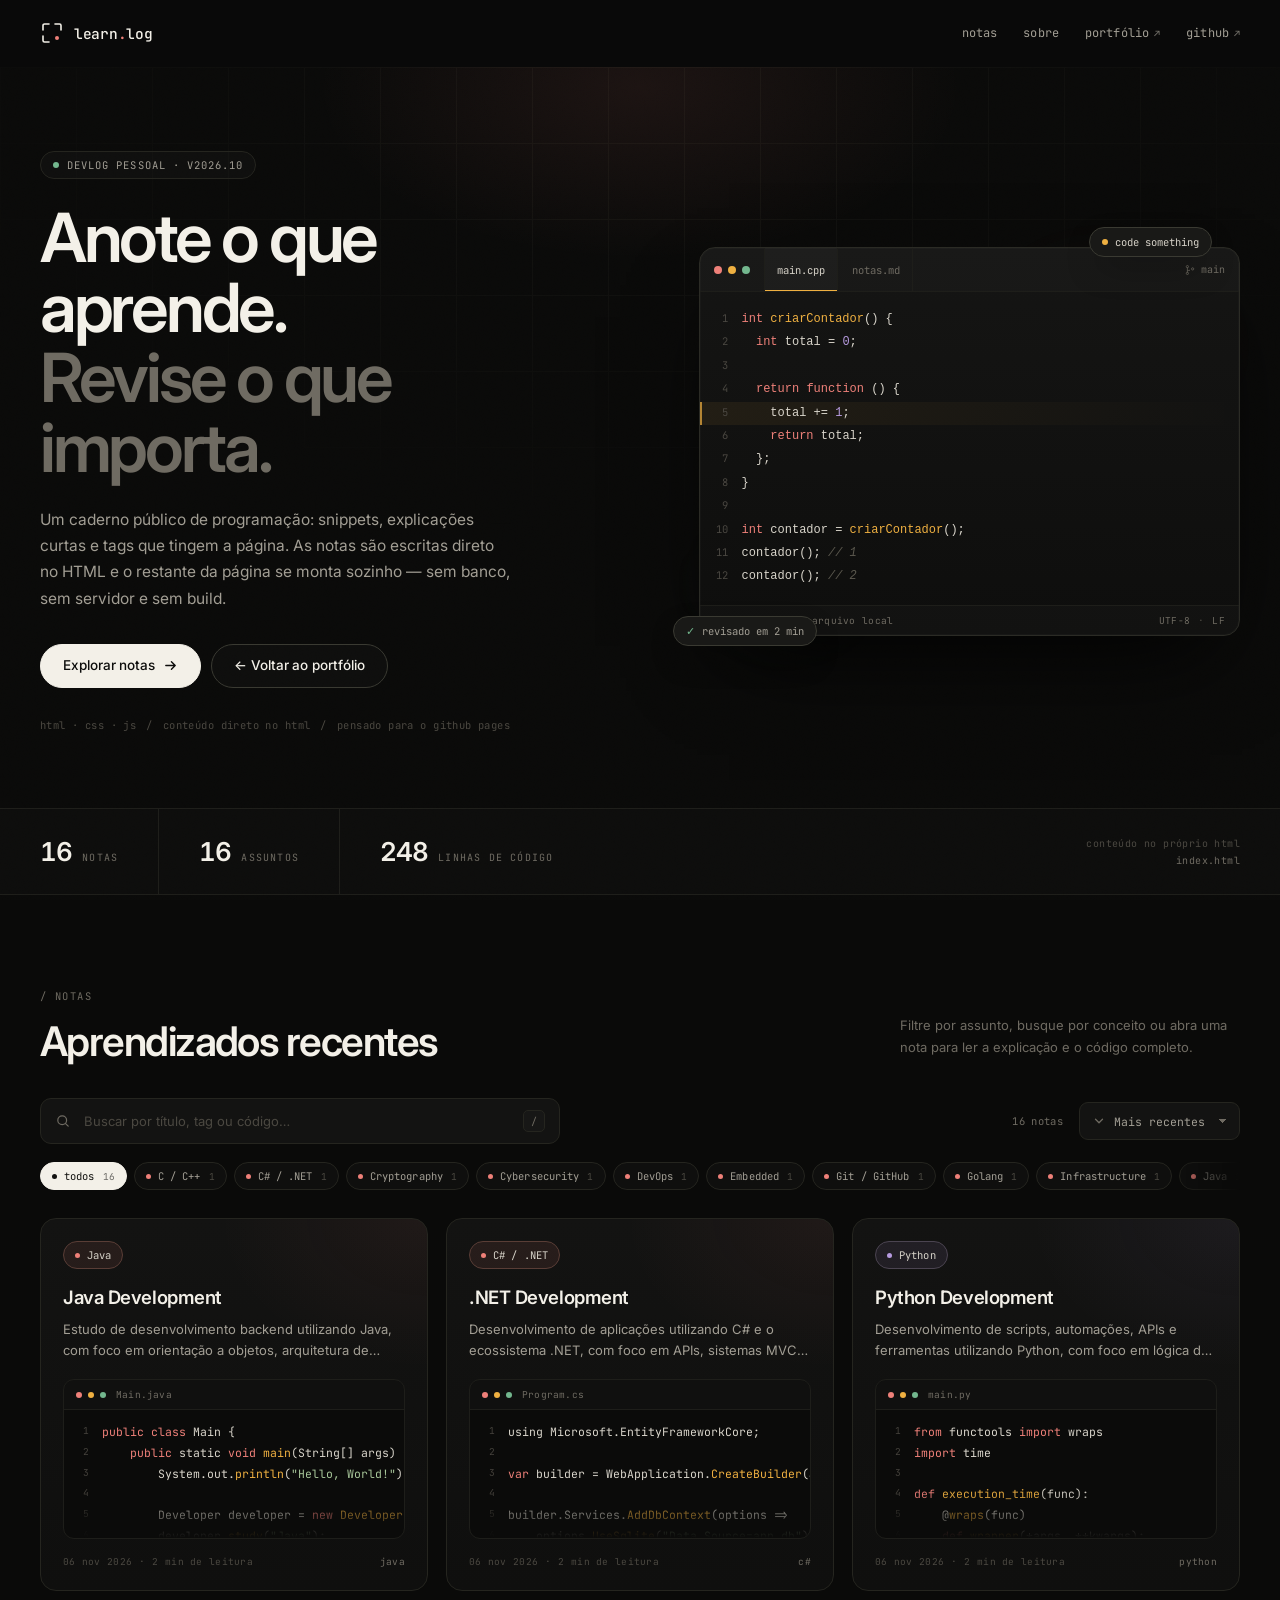
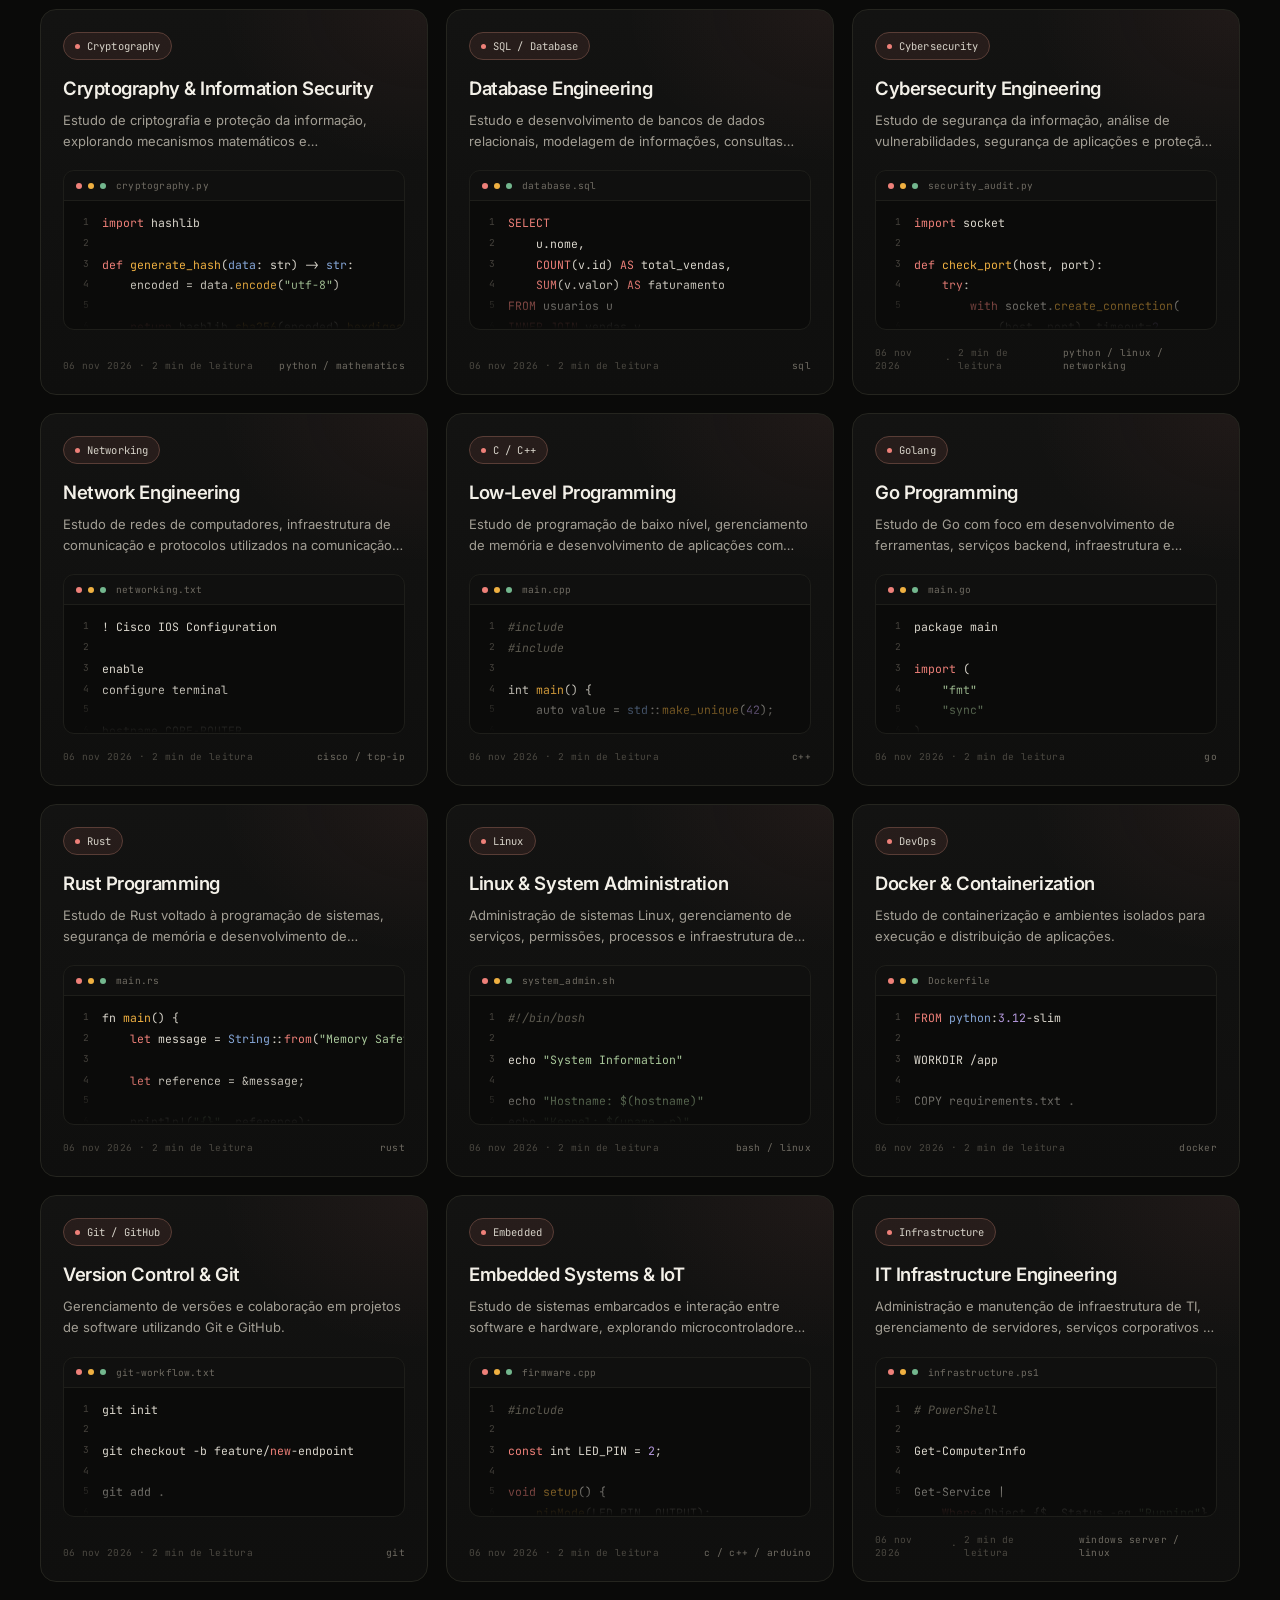
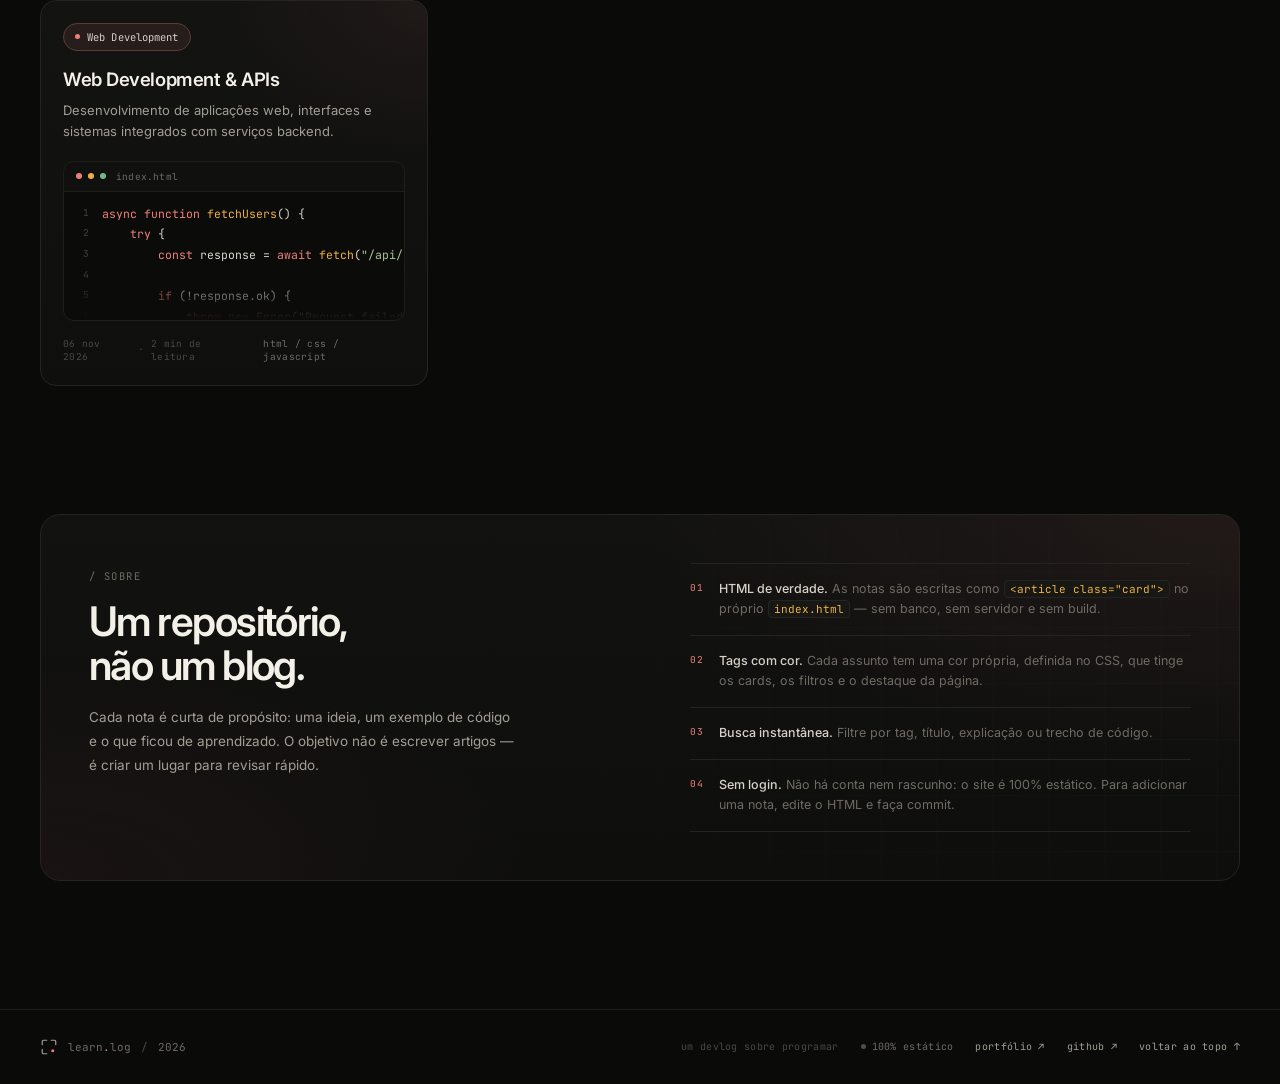
==== commit fbd35365: "card adicionado" ====
--- a/blog/index.html
+++ b/blog/index.html
@@ -939,60 +939,6 @@
     </ul>
 </article>
 
-<!-- ====================================================== -->
-<!-- SOFTWARE ARCHITECTURE -->
-<!-- ====================================================== -->
-
-<article class="card">
-    <h2>Software Architecture & Engineering</h2>
-    <p class="tag">Software Engineering</p>
-    <p class="lang">C# / Java / Python</p>
-    <p class="file">architecture.md</p>
-    <time class="date" datetime="2026-11-06">06 de novembro de 2026</time>
-    <div class="explanation">
-        <p>Estudo de arquitetura e engenharia de software, buscando desenvolver aplicações organizadas, escaláveis, testáveis e de fácil manutenção.</p>
-        <p>Exploração de padrões de projeto, princípios de desenvolvimento e separação de responsabilidades.</p>
-        <ul>
-            <li>SOLID Principles</li>
-            <li>Clean Architecture</li>
-            <li>Domain-Driven Design</li>
-            <li>Design Patterns</li>
-            <li>Dependency Injection</li>
-            <li>DTO e Repository Pattern</li>
-            <li>Unit Testing</li>
-            <li>Separation of Concerns</li>
-        </ul>
-    </div>
-    <pre class="code">
-public interface IUserService
-{
-    Task<User?> GetByIdAsync(int id);
-}
-
-public class UserService : IUserService
-{
-    private readonly IUserRepository _repository;
-
-    public UserService(IUserRepository repository)
-    {
-        _repository = repository;
-    }
-
-    public async Task<User?> GetByIdAsync(int id)
-    {
-        return await _repository.GetByIdAsync(id);
-    }
-}
-    </pre>
-    <ul class="concepts">
-        <li>Clean Code</li>
-        <li>SOLID</li>
-        <li>Design Patterns</li>
-        <li>Scalable Systems</li>
-        <li>Maintainable Software</li>
-    </ul>
-</article>
-
           <!-- #endregion -->
         </div>
 
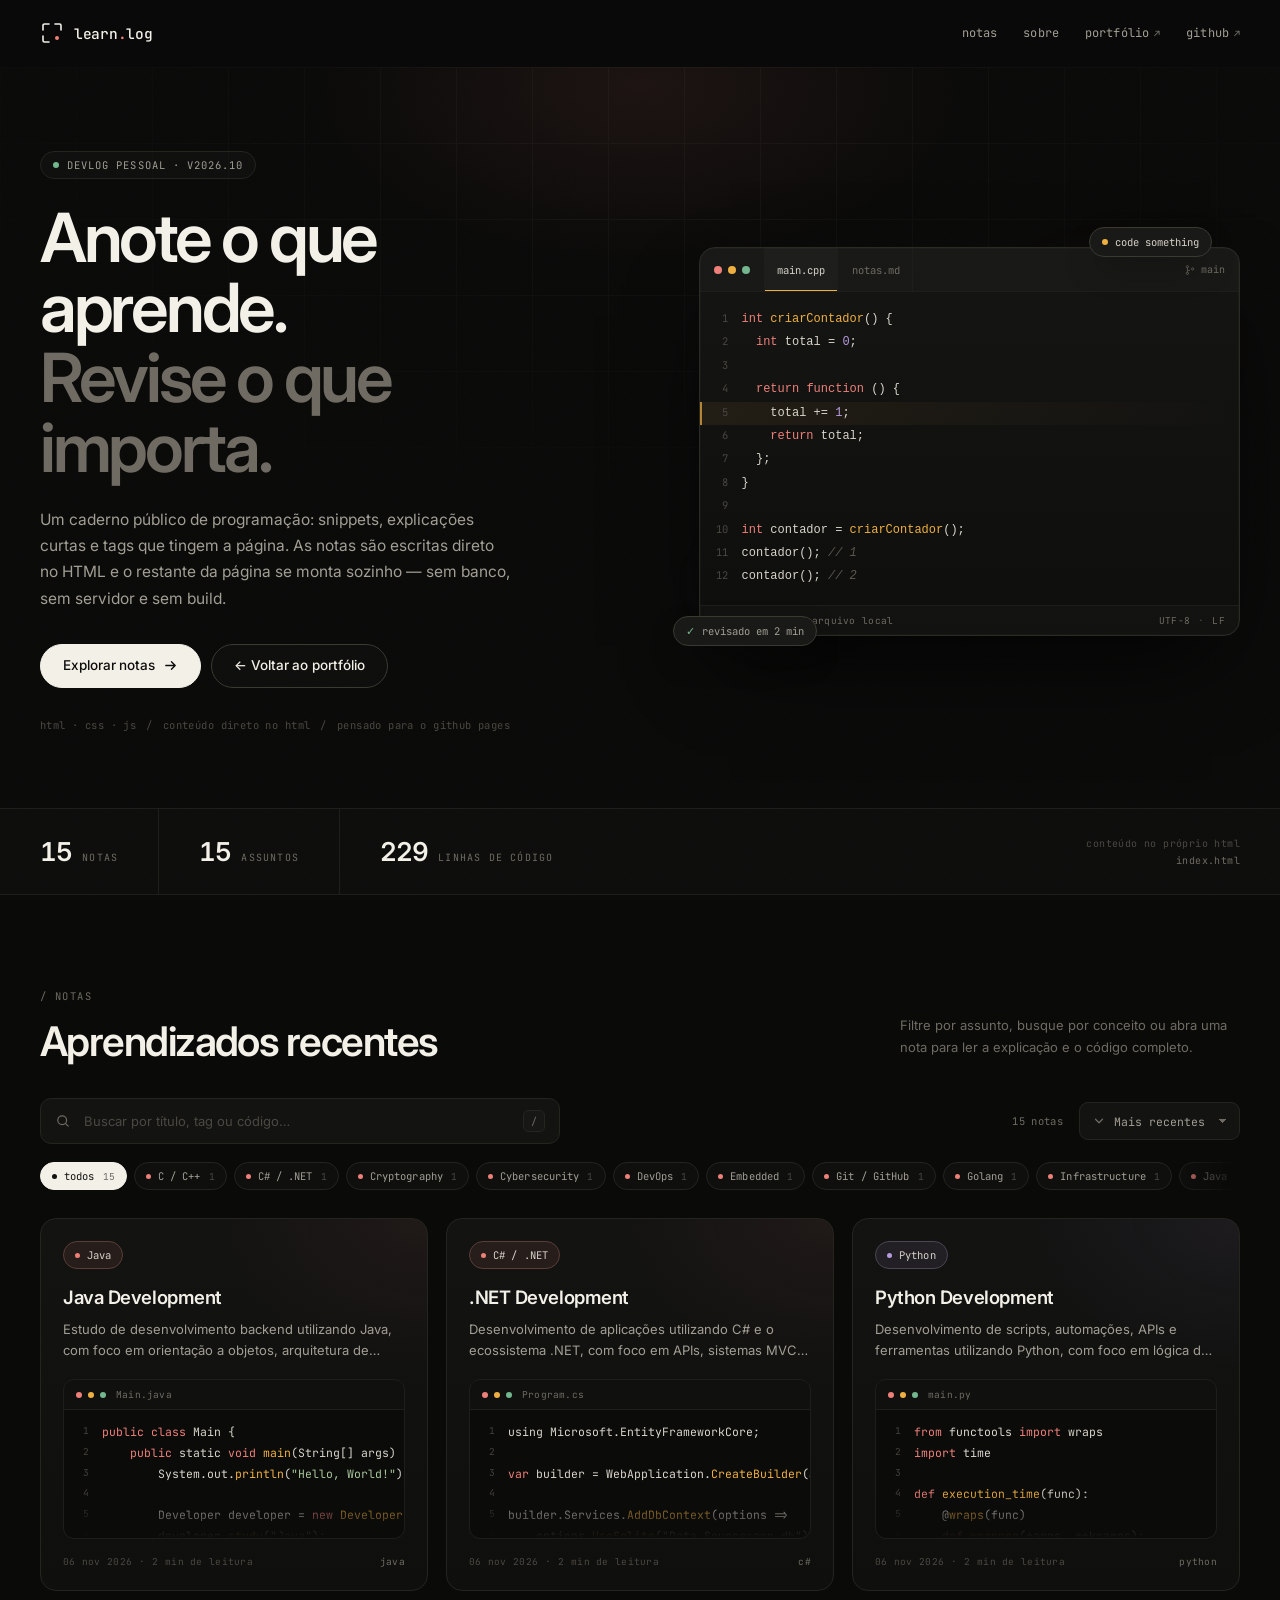
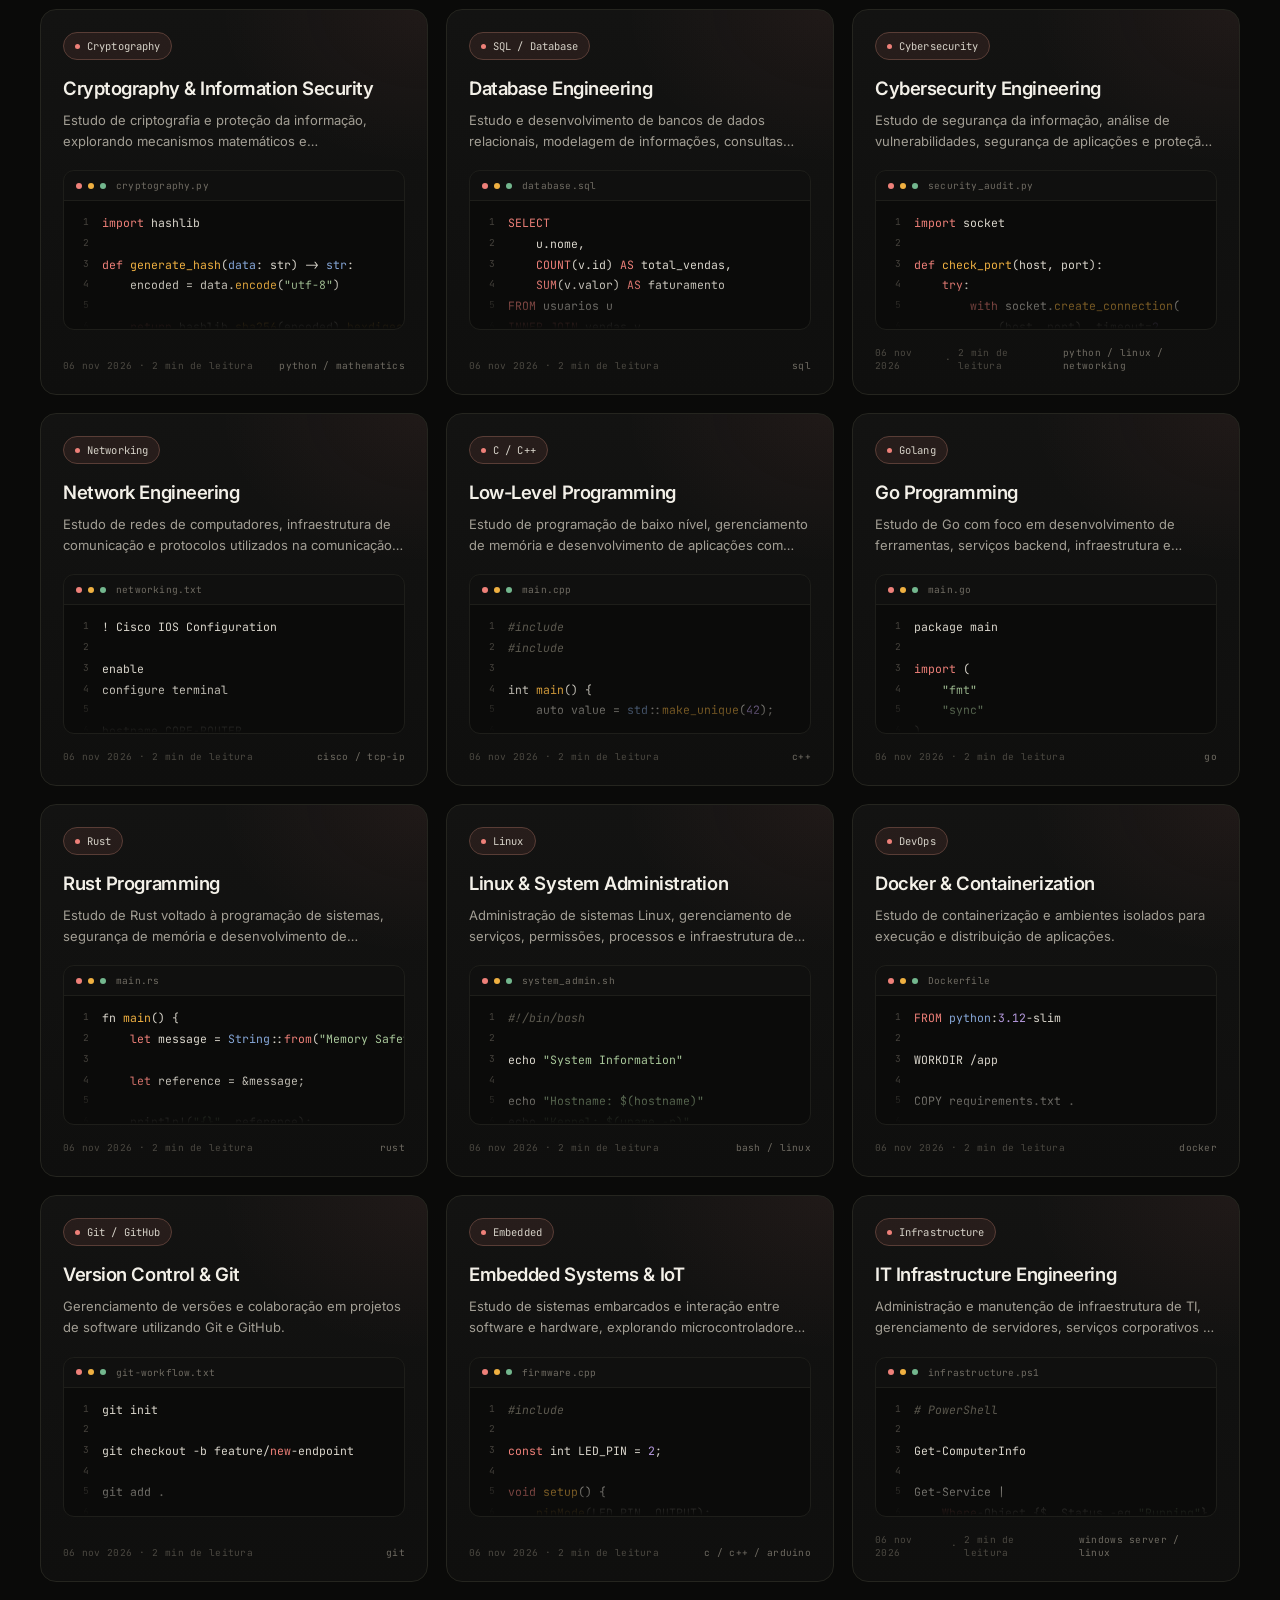
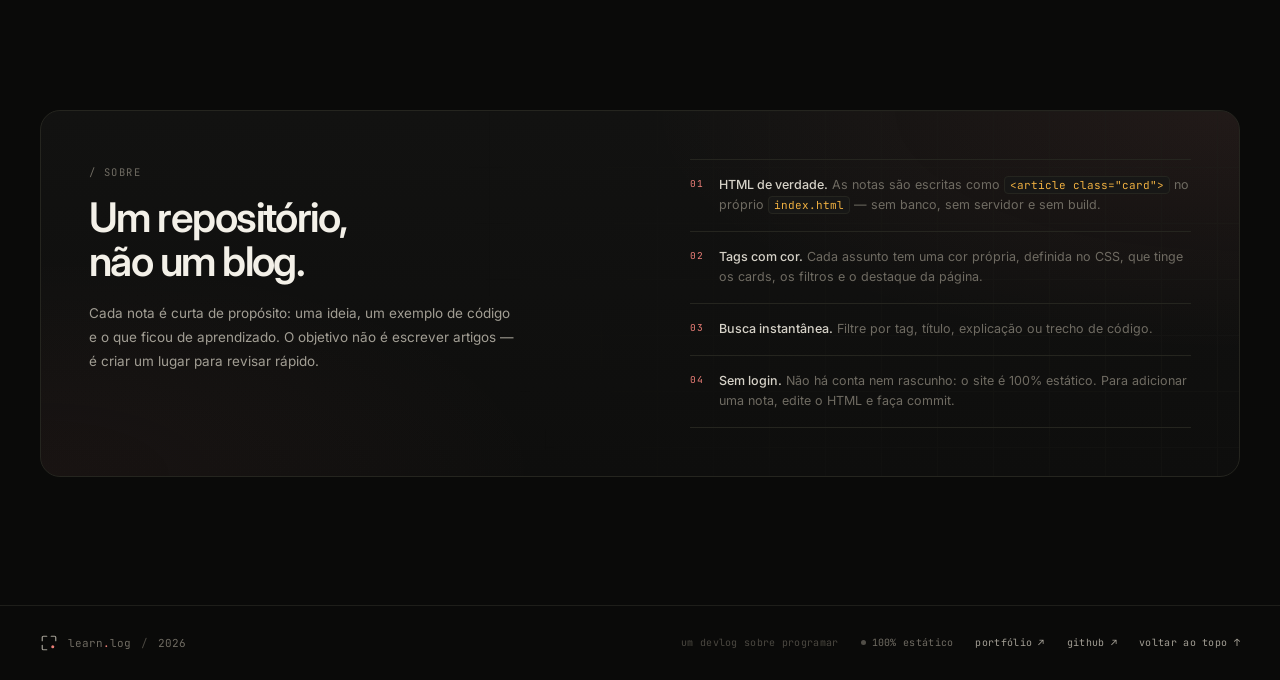
==== commit bc7ce96d: "card adicionado" ====
--- a/blog/index.html
+++ b/blog/index.html
@@ -886,59 +886,6 @@
     </ul>
 </article>
 
-<!-- ====================================================== -->
-<!-- WEB DEVELOPMENT -->
-<!-- ====================================================== -->
-
-<article class="card">
-    <h2>Web Development & APIs</h2>
-    <p class="tag">Web Development</p>
-    <p class="lang">HTML / CSS / JavaScript</p>
-    <p class="file">index.html</p>
-    <time class="date" datetime="2026-11-06">06 de novembro de 2026</time>
-    <div class="explanation">
-        <p>Desenvolvimento de aplicações web, interfaces e sistemas integrados com serviços backend.</p>
-        <p>Estudo de tecnologias modernas para construção de aplicações responsivas, organizadas e funcionais.</p>
-        <ul>
-            <li>HTML5 e Semantic HTML</li>
-            <li>CSS3 e Responsive Design</li>
-            <li>JavaScript e TypeScript</li>
-            <li>DOM Manipulation</li>
-            <li>Fetch API e HTTP</li>
-            <li>REST Architecture</li>
-            <li>Next.js</li>
-            <li>Tailwind CSS</li>
-        </ul>
-    </div>
-    <pre class="code">
-async function fetchUsers() {
-    try {
-        const response = await fetch("/api/users");
-
-        if (!response.ok) {
-            throw new Error("Request failed");
-        }
-
-        const users = await response.json();
-
-        console.log(users);
-
-    } catch (error) {
-        console.error(error);
-    }
-}
-
-fetchUsers();
-    </pre>
-    <ul class="concepts">
-        <li>Frontend Engineering</li>
-        <li>Backend Integration</li>
-        <li>REST APIs</li>
-        <li>Responsive Interfaces</li>
-        <li>Full Stack Development</li>
-    </ul>
-</article>
-
           <!-- #endregion -->
         </div>
 
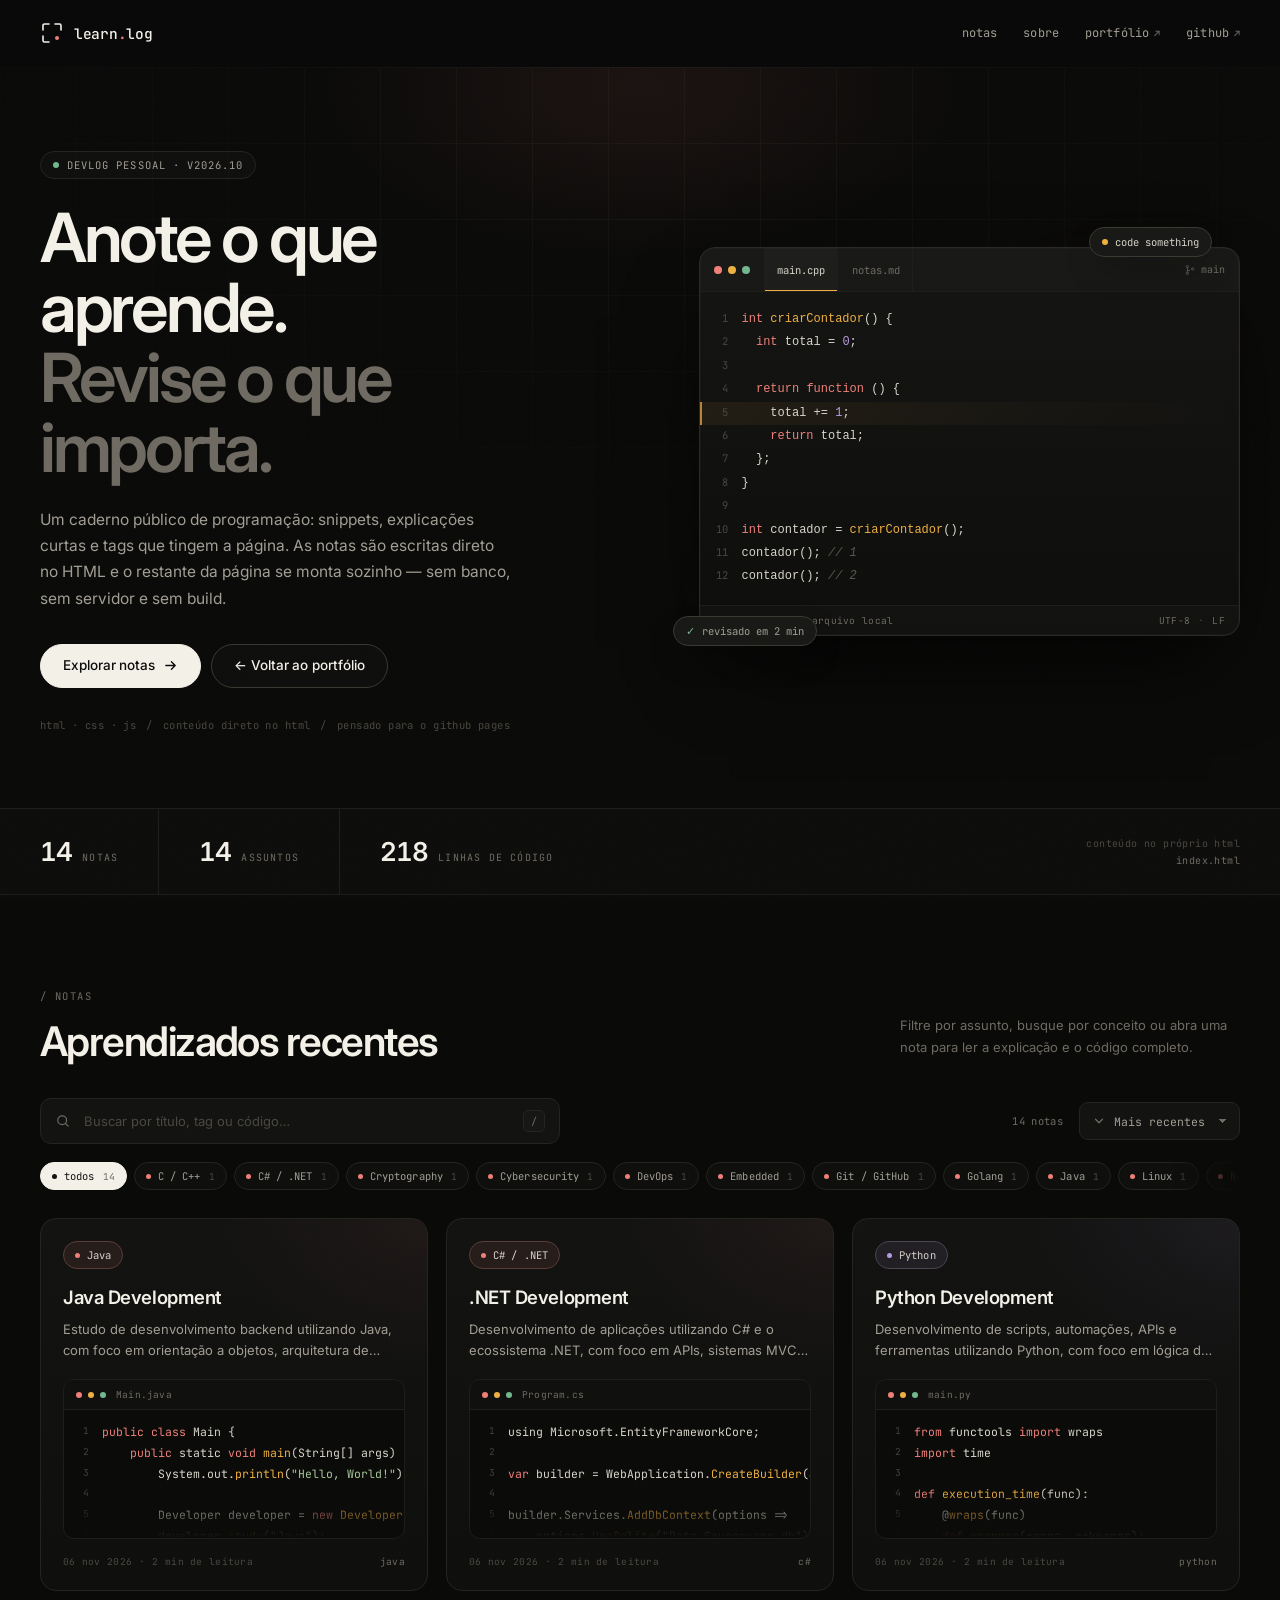
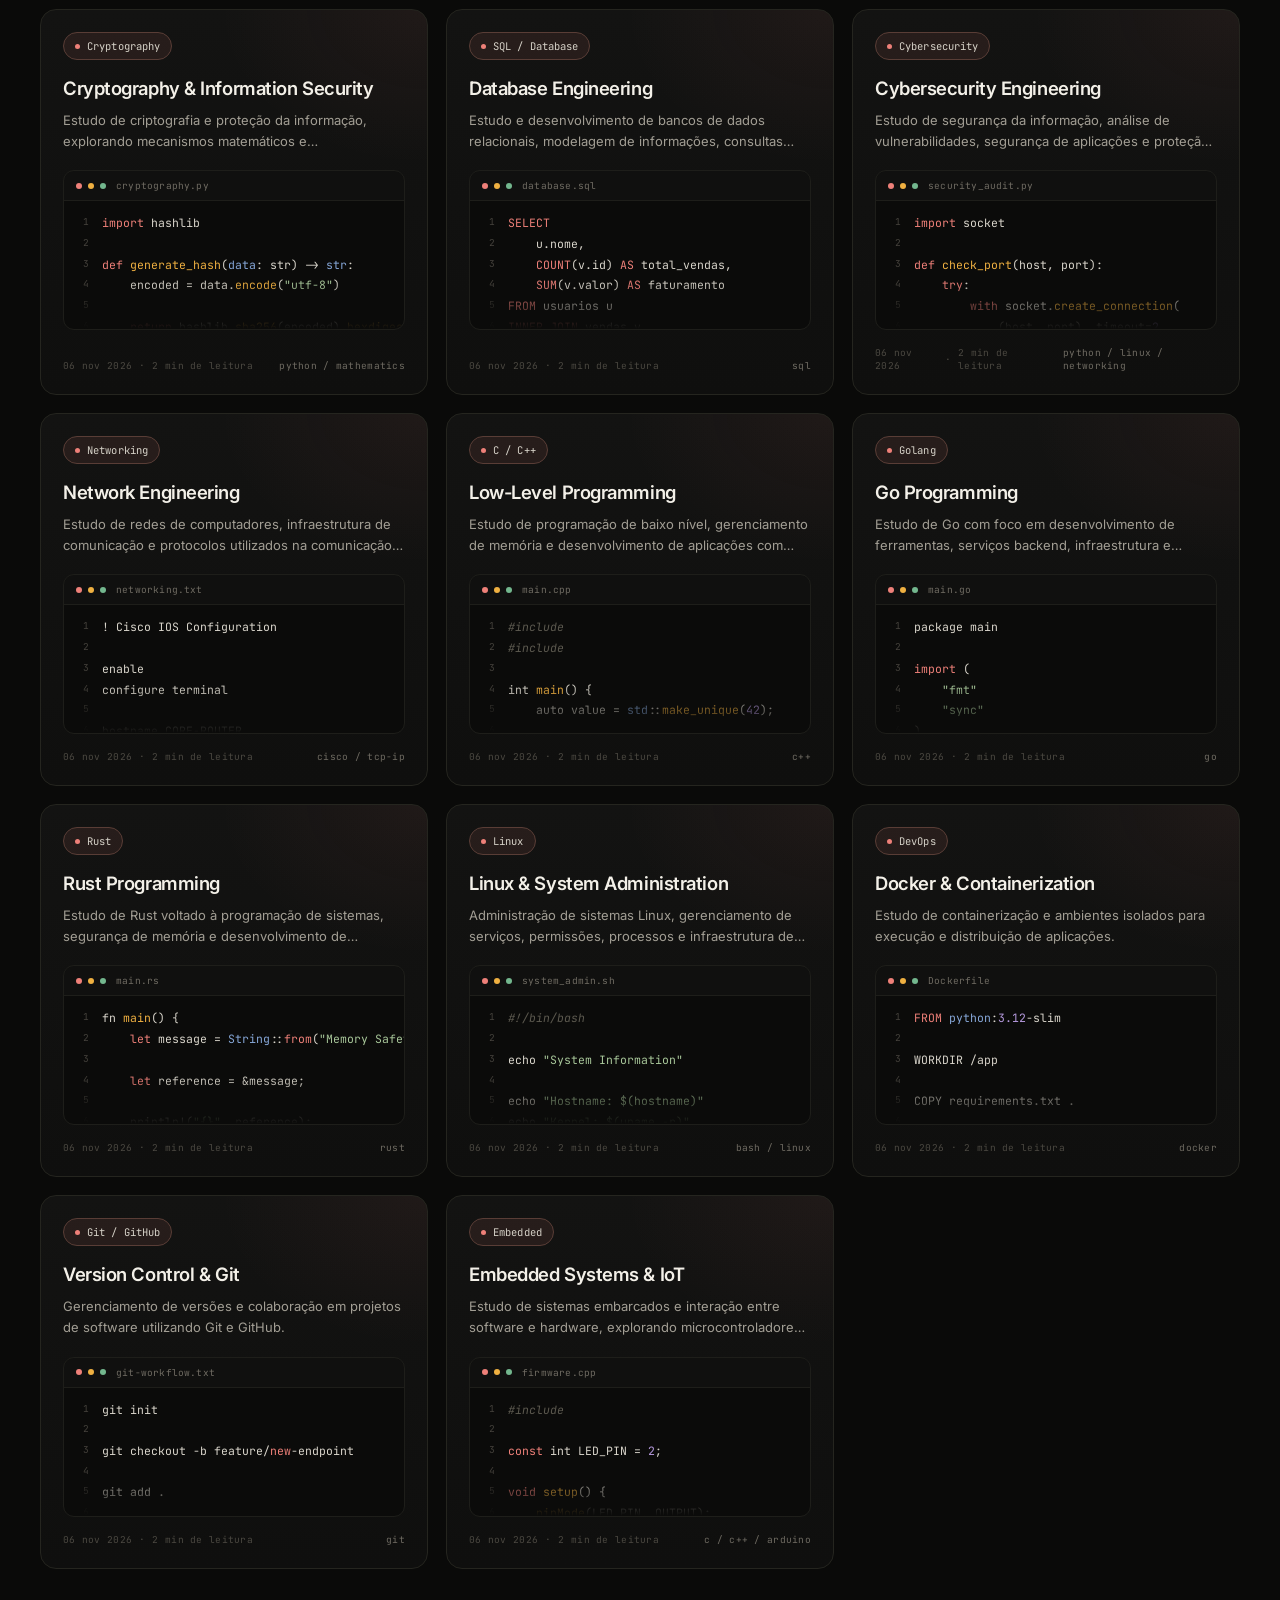
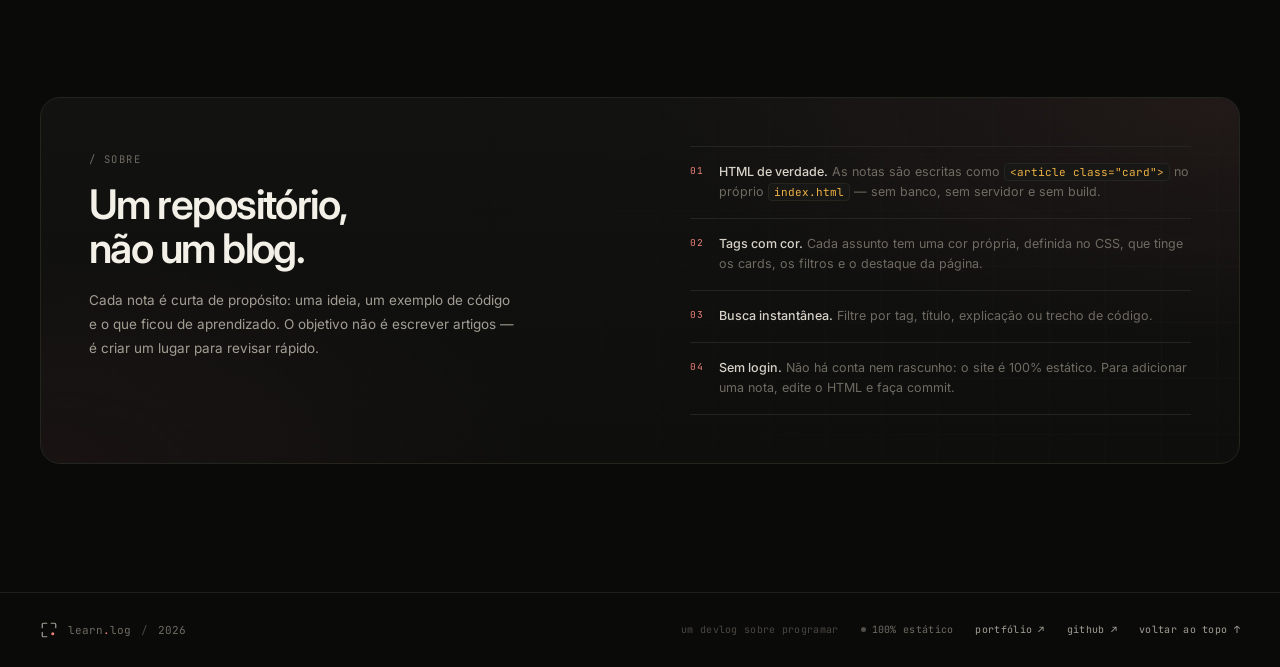
==== commit 78b181d1: "card adicionado" ====
--- a/blog/index.html
+++ b/blog/index.html
@@ -841,51 +841,6 @@
     </ul>
 </article>
 
-<!-- ====================================================== -->
-<!-- INFRASTRUCTURE -->
-<!-- ====================================================== -->
-
-<article class="card">
-    <h2>IT Infrastructure Engineering</h2>
-    <p class="tag">Infrastructure</p>
-    <p class="lang">Windows Server / Linux</p>
-    <p class="file">infrastructure.ps1</p>
-    <time class="date" datetime="2026-11-06">06 de novembro de 2026</time>
-    <div class="explanation">
-        <p>Administração e manutenção de infraestrutura de TI, gerenciamento de servidores, serviços corporativos e ambientes de rede.</p>
-        <p>Estudo de ambientes Windows Server e Linux, monitoramento de serviços e gerenciamento de recursos corporativos.</p>
-        <ul>
-            <li>Active Directory</li>
-            <li>Group Policy (GPO)</li>
-            <li>DNS e DHCP</li>
-            <li>Windows Server</li>
-            <li>Remote Desktop Services</li>
-            <li>Zabbix e Grafana</li>
-            <li>Server Administration</li>
-            <li>Infrastructure Security</li>
-        </ul>
-    </div>
-    <pre class="code">
-# PowerShell
-
-Get-ComputerInfo
-
-Get-Service |
-    Where-Object {$_.Status -eq "Running"}
-
-Get-Process |
-    Sort-Object CPU -Descending |
-    Select-Object -First 10
-    </pre>
-    <ul class="concepts">
-        <li>IT Operations</li>
-        <li>Server Management</li>
-        <li>Infrastructure Monitoring</li>
-        <li>Active Directory</li>
-        <li>Enterprise Networking</li>
-    </ul>
-</article>
-
           <!-- #endregion -->
         </div>
 
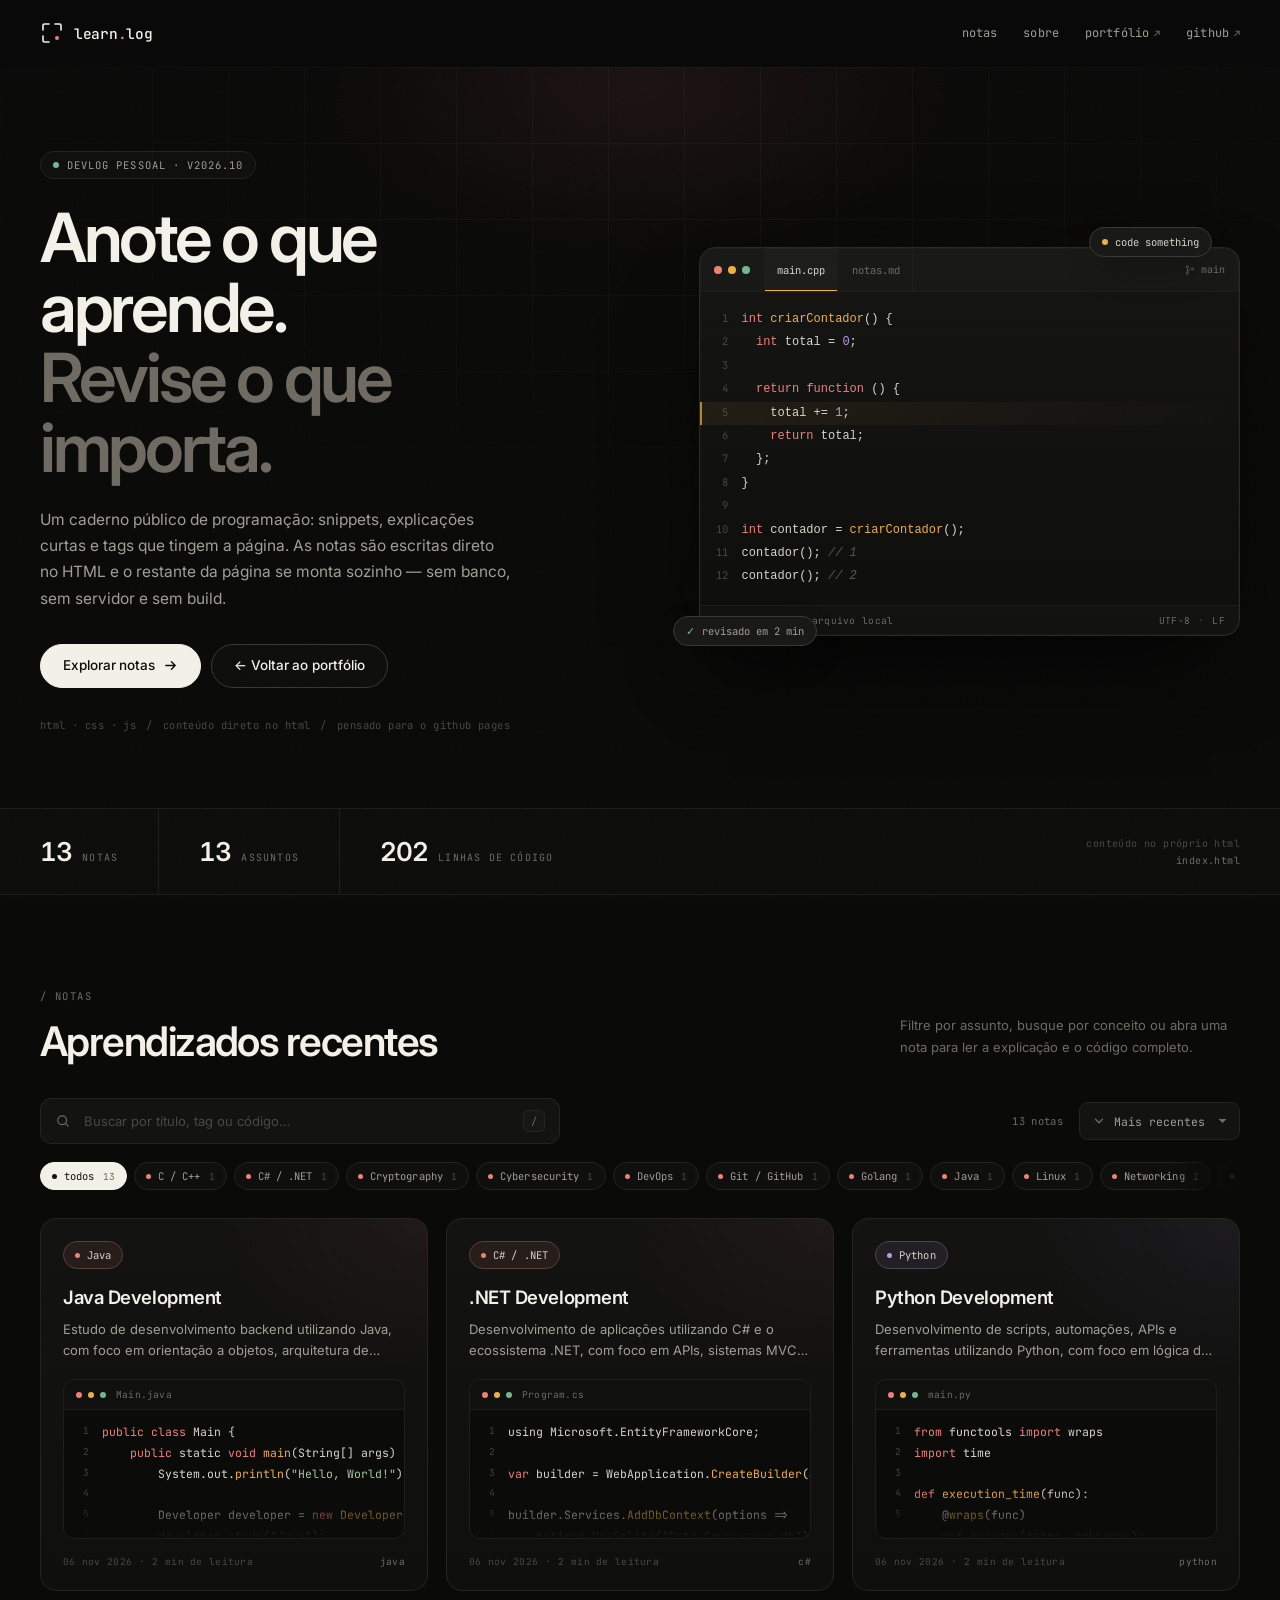
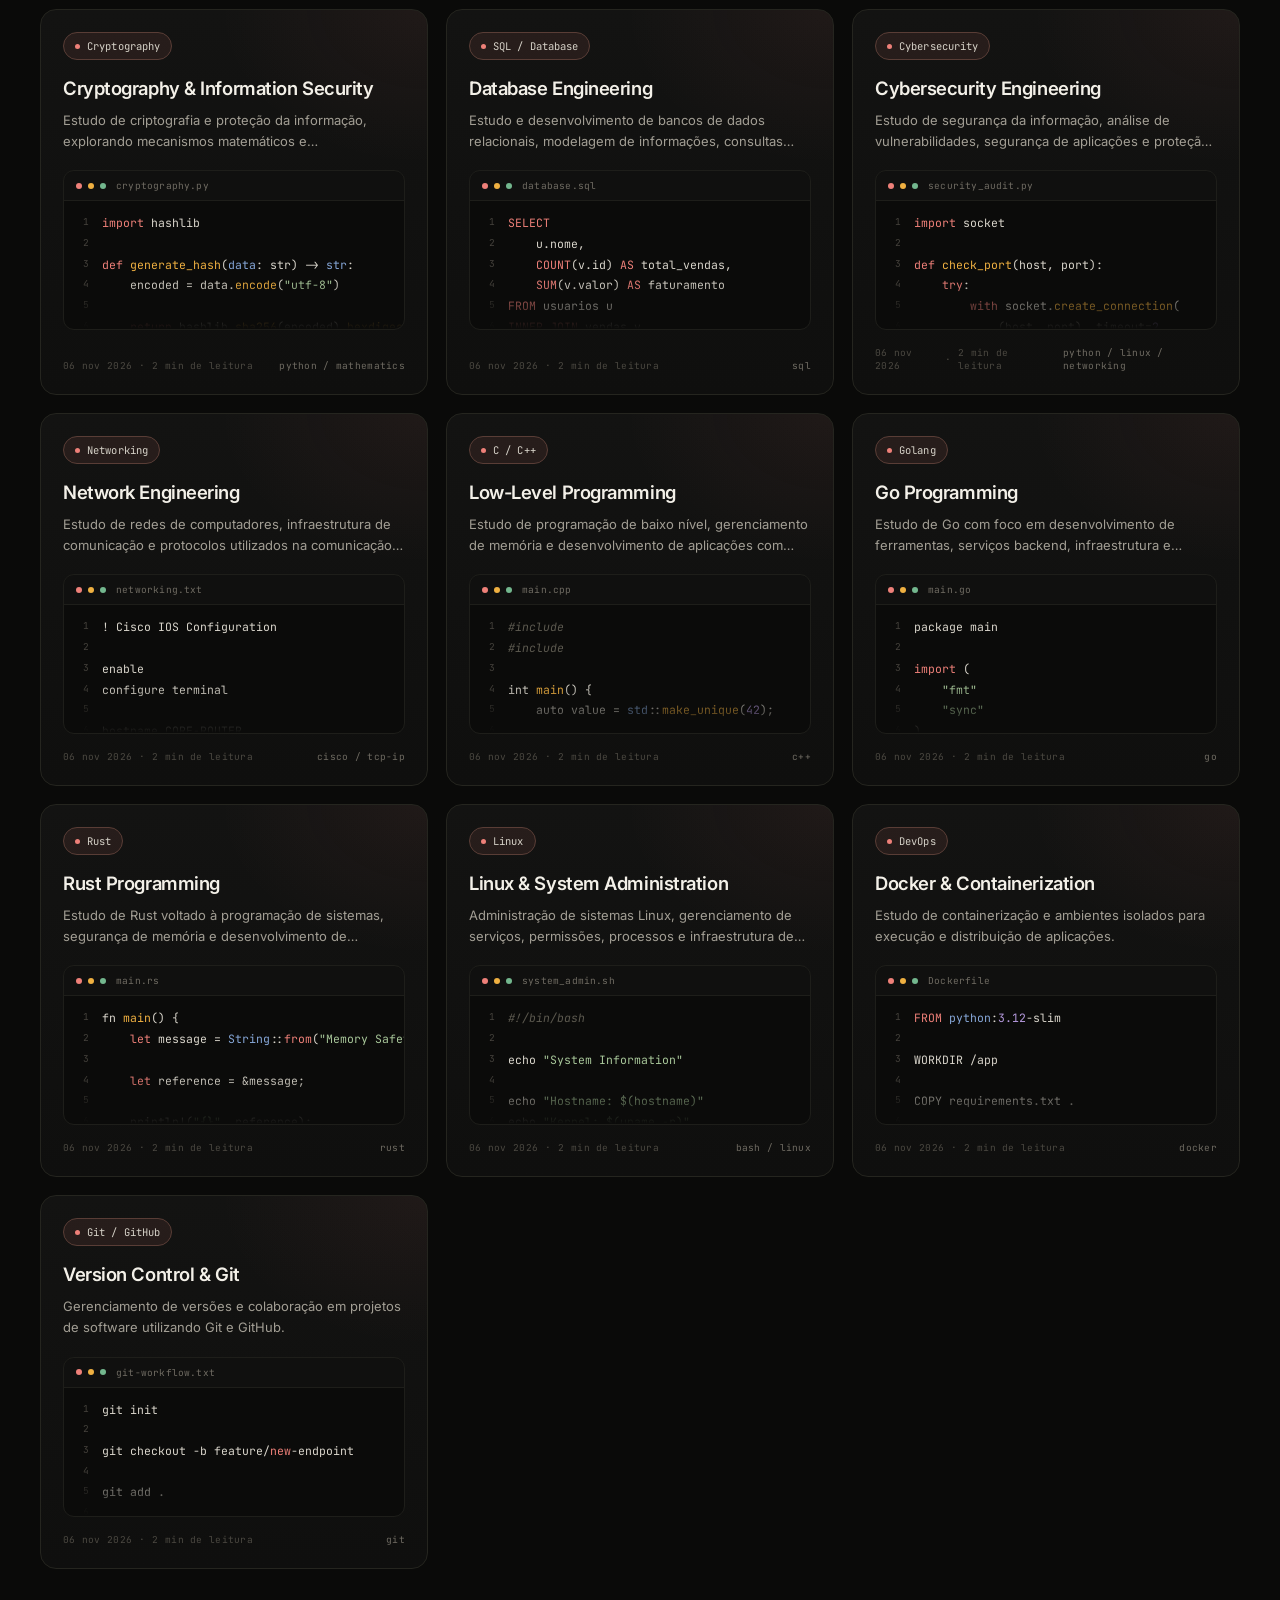
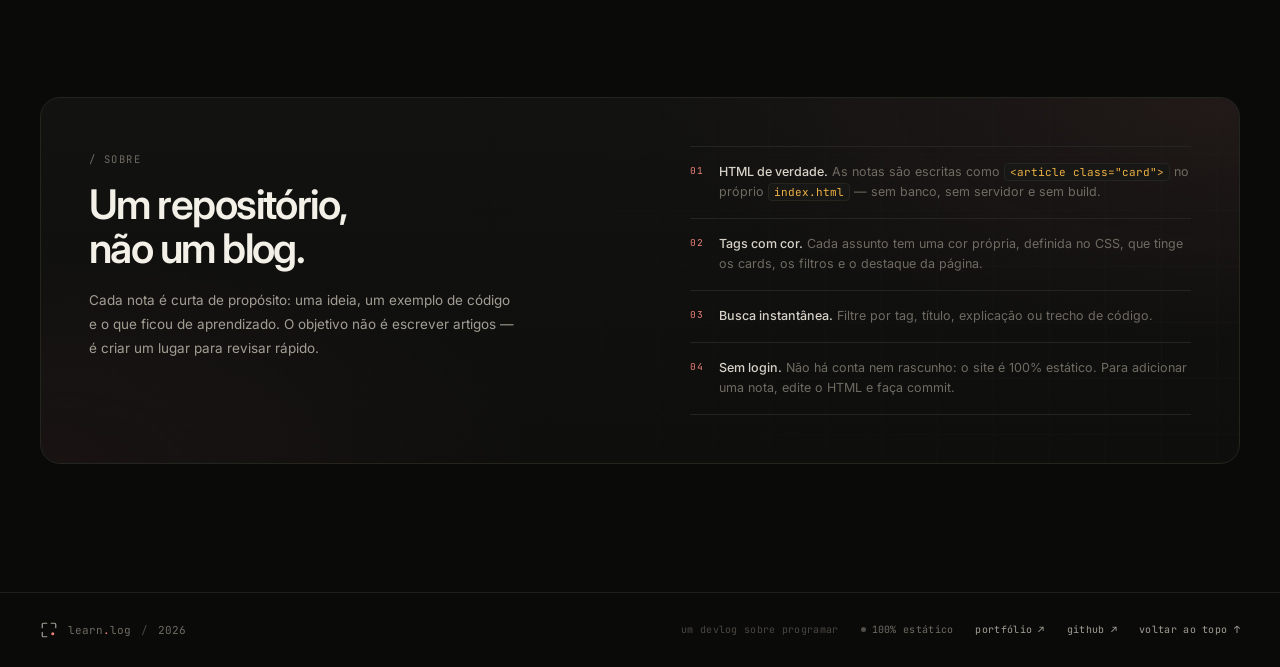
==== commit 2b05d48d: "card adicionado" ====
--- a/blog/index.html
+++ b/blog/index.html
@@ -791,56 +791,6 @@
     </ul>
 </article>
 
-<!-- ====================================================== -->
-<!-- EMBEDDED SYSTEMS -->
-<!-- ====================================================== -->
-
-<article class="card">
-    <h2>Embedded Systems & IoT</h2>
-    <p class="tag">Embedded</p>
-    <p class="lang">C / C++ / Arduino</p>
-    <p class="file">firmware.cpp</p>
-    <time class="date" datetime="2026-11-06">06 de novembro de 2026</time>
-    <div class="explanation">
-        <p>Estudo de sistemas embarcados e interação entre software e hardware, explorando microcontroladores e dispositivos conectados.</p>
-        <p>Desenvolvimento de projetos utilizando Arduino e ESP32, com foco em comunicação, sensores e automação.</p>
-        <ul>
-            <li>Arduino Programming</li>
-            <li>ESP32</li>
-            <li>GPIO e PWM</li>
-            <li>UART, SPI e I2C</li>
-            <li>Sensor Integration</li>
-            <li>Interrupts</li>
-            <li>Firmware Development</li>
-            <li>IoT Communication</li>
-        </ul>
-    </div>
-    <pre class="code">
-#include <Arduino.h>
-
-const int LED_PIN = 2;
-
-void setup() {
-    pinMode(LED_PIN, OUTPUT);
-}
-
-void loop() {
-    digitalWrite(LED_PIN, HIGH);
-    delay(1000);
-
-    digitalWrite(LED_PIN, LOW);
-    delay(1000);
-}
-    </pre>
-    <ul class="concepts">
-        <li>Hardware Interaction</li>
-        <li>Firmware Engineering</li>
-        <li>Microcontrollers</li>
-        <li>Embedded Programming</li>
-        <li>Internet of Things</li>
-    </ul>
-</article>
-
           <!-- #endregion -->
         </div>
 
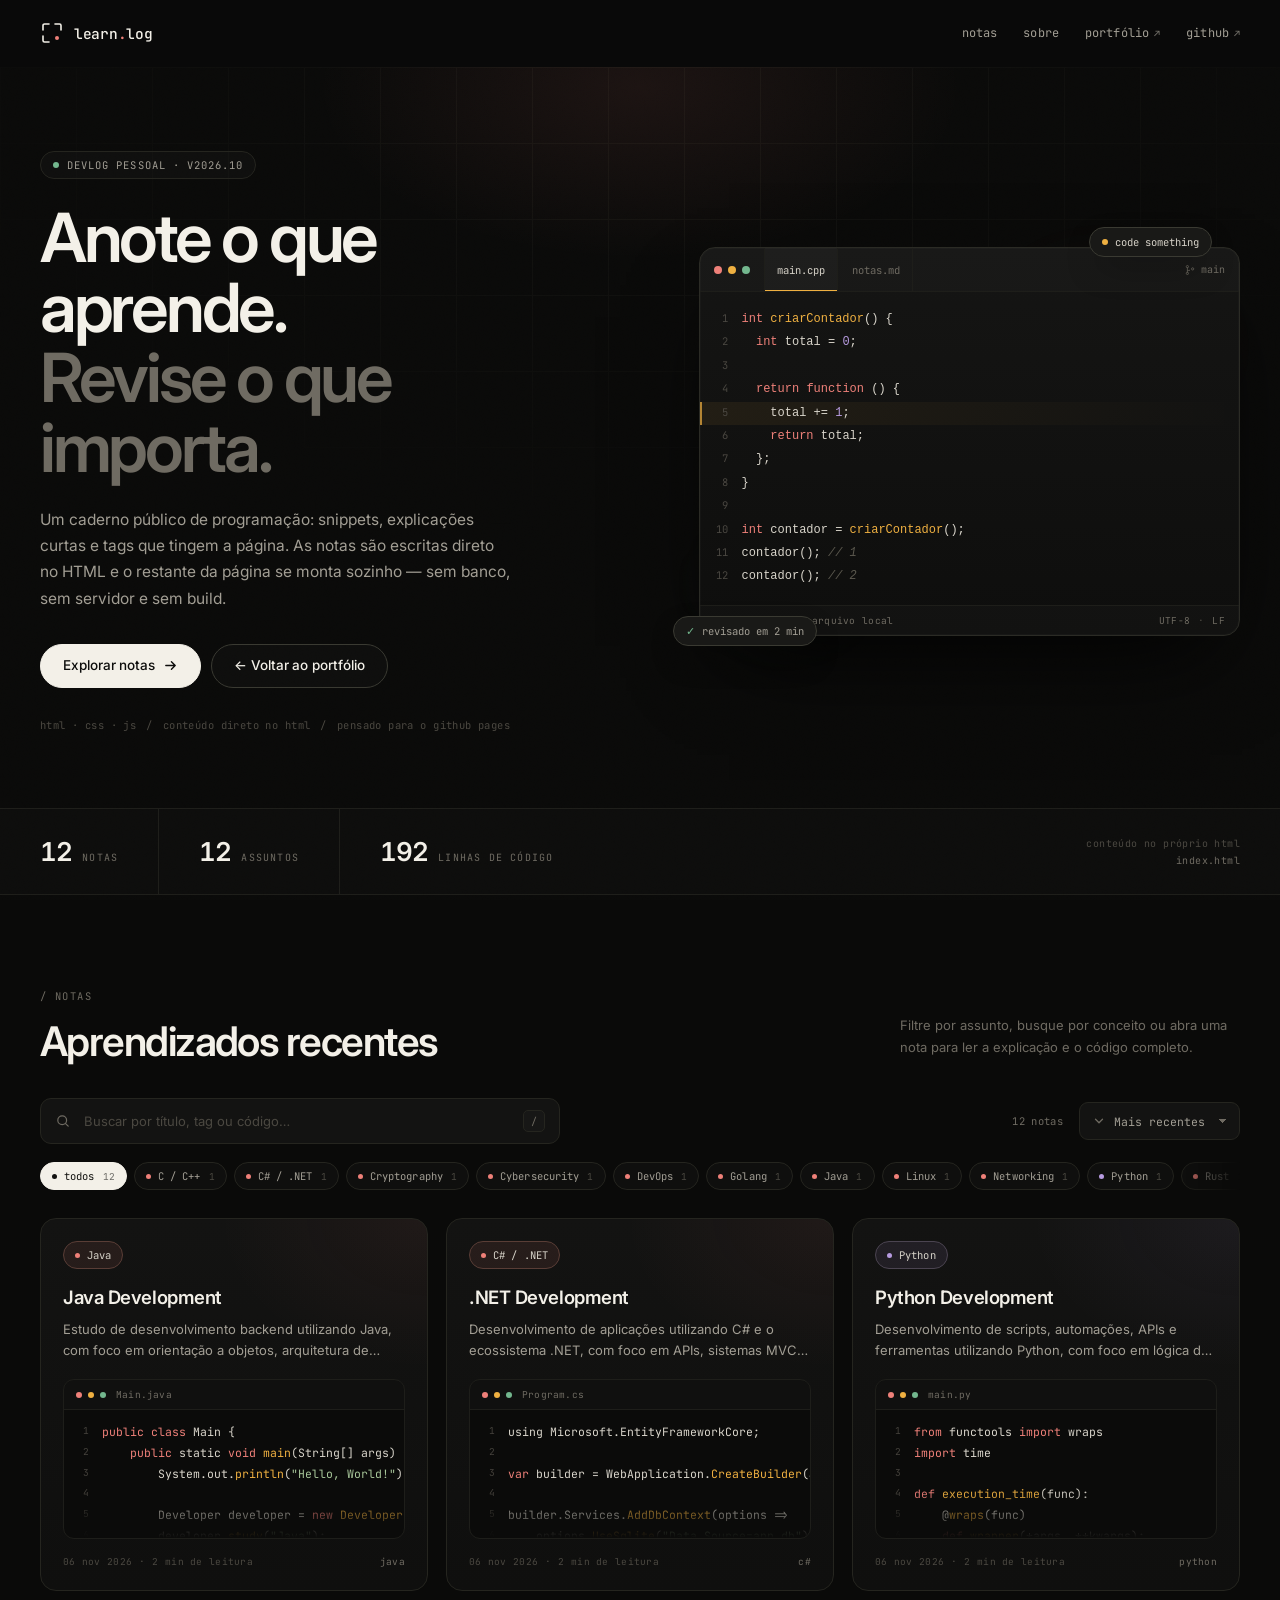
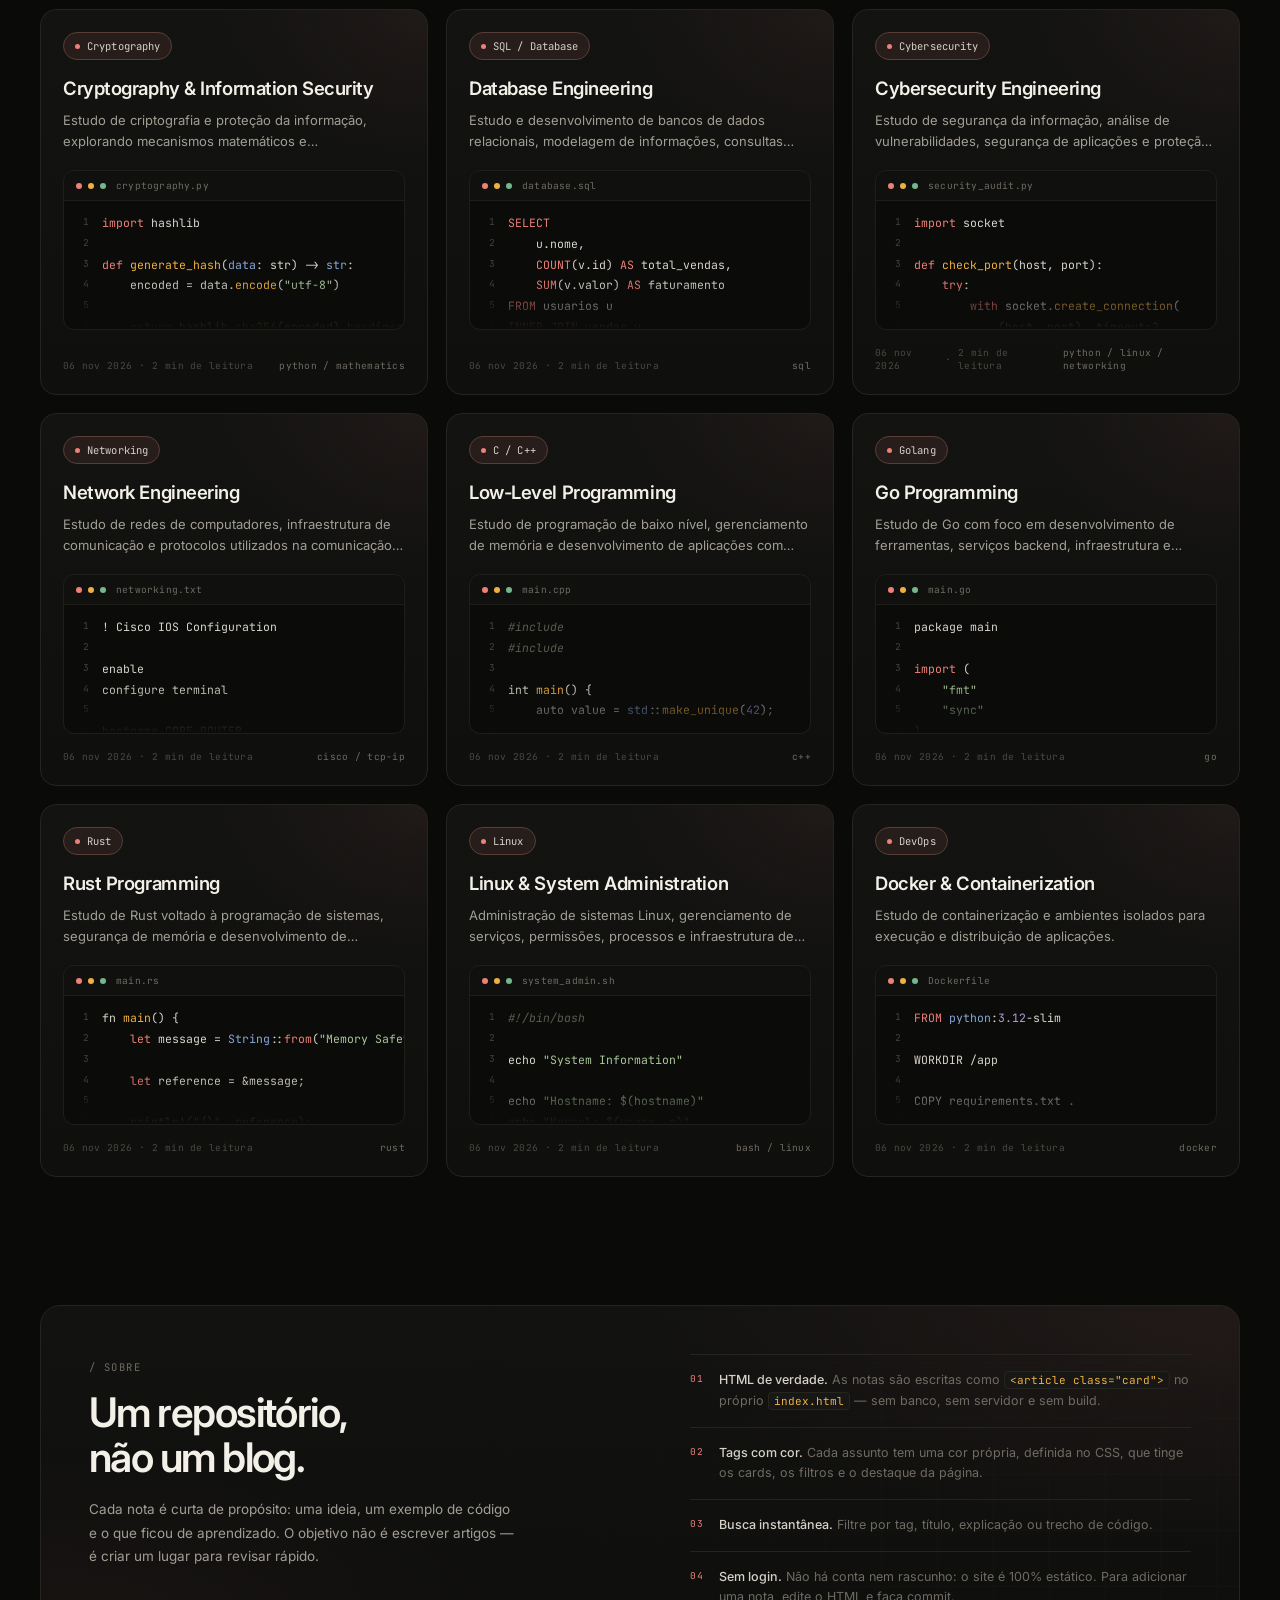
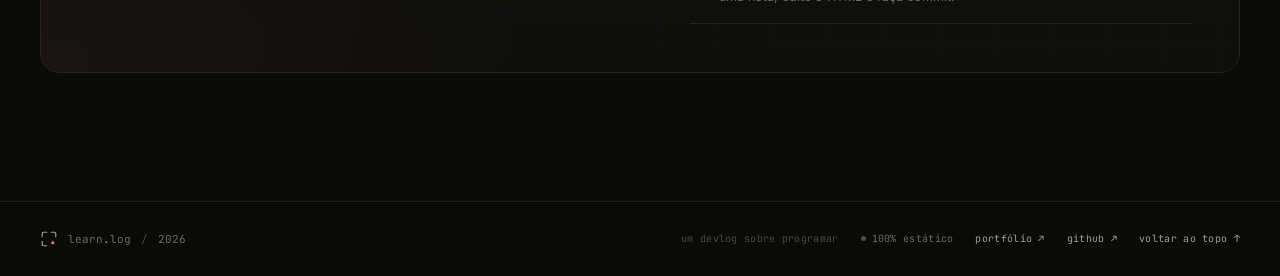
==== commit c04899ae: "card adicionado" ====
--- a/blog/index.html
+++ b/blog/index.html
@@ -747,50 +747,6 @@
     </ul>
 </article>
 
-<!-- ====================================================== -->
-<!-- GIT -->
-<!-- ====================================================== -->
-
-<article class="card">
-    <h2>Version Control & Git</h2>
-    <p class="tag">Git / GitHub</p>
-    <p class="lang">Git</p>
-    <p class="file">git-workflow.txt</p>
-    <time class="date" datetime="2026-11-06">06 de novembro de 2026</time>
-    <div class="explanation">
-        <p>Gerenciamento de versões e colaboração em projetos de software utilizando Git e GitHub.</p>
-        <p>Organização de branches, commits, pull requests e fluxos de desenvolvimento.</p>
-        <ul>
-            <li>Git Workflow</li>
-            <li>Branches e Merging</li>
-            <li>Rebase e Cherry-pick</li>
-            <li>Conflict Resolution</li>
-            <li>Pull Requests</li>
-            <li>GitHub Actions</li>
-            <li>CI/CD</li>
-            <li>Repository Management</li>
-        </ul>
-    </div>
-    <pre class="code">
-git init
-
-git checkout -b feature/new-endpoint
-
-git add .
-
-git commit -m "feat: add new endpoint"
-
-git push origin feature/new-endpoint
-    </pre>
-    <ul class="concepts">
-        <li>Version Control</li>
-        <li>Collaborative Development</li>
-        <li>Branch Management</li>
-        <li>CI/CD Pipelines</li>
-        <li>Software Workflow</li>
-    </ul>
-</article>
-
           <!-- #endregion -->
         </div>
 
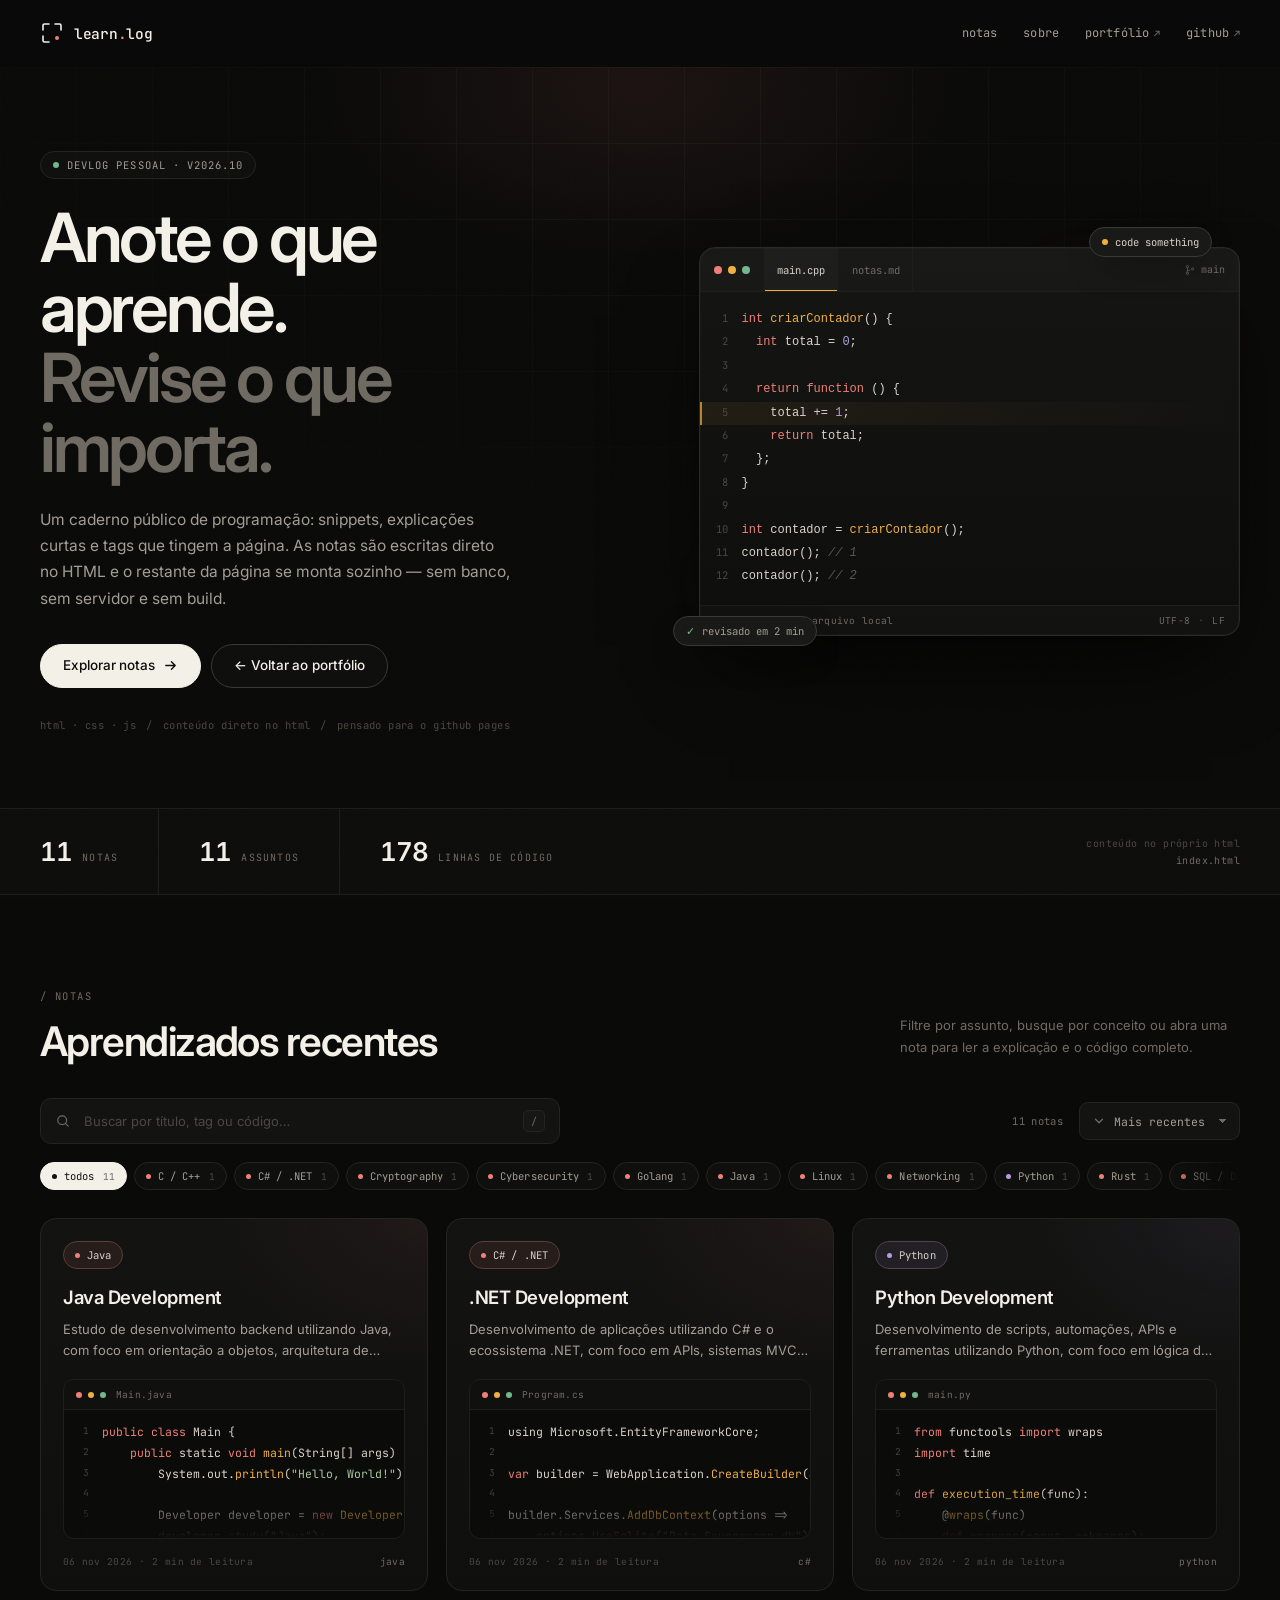
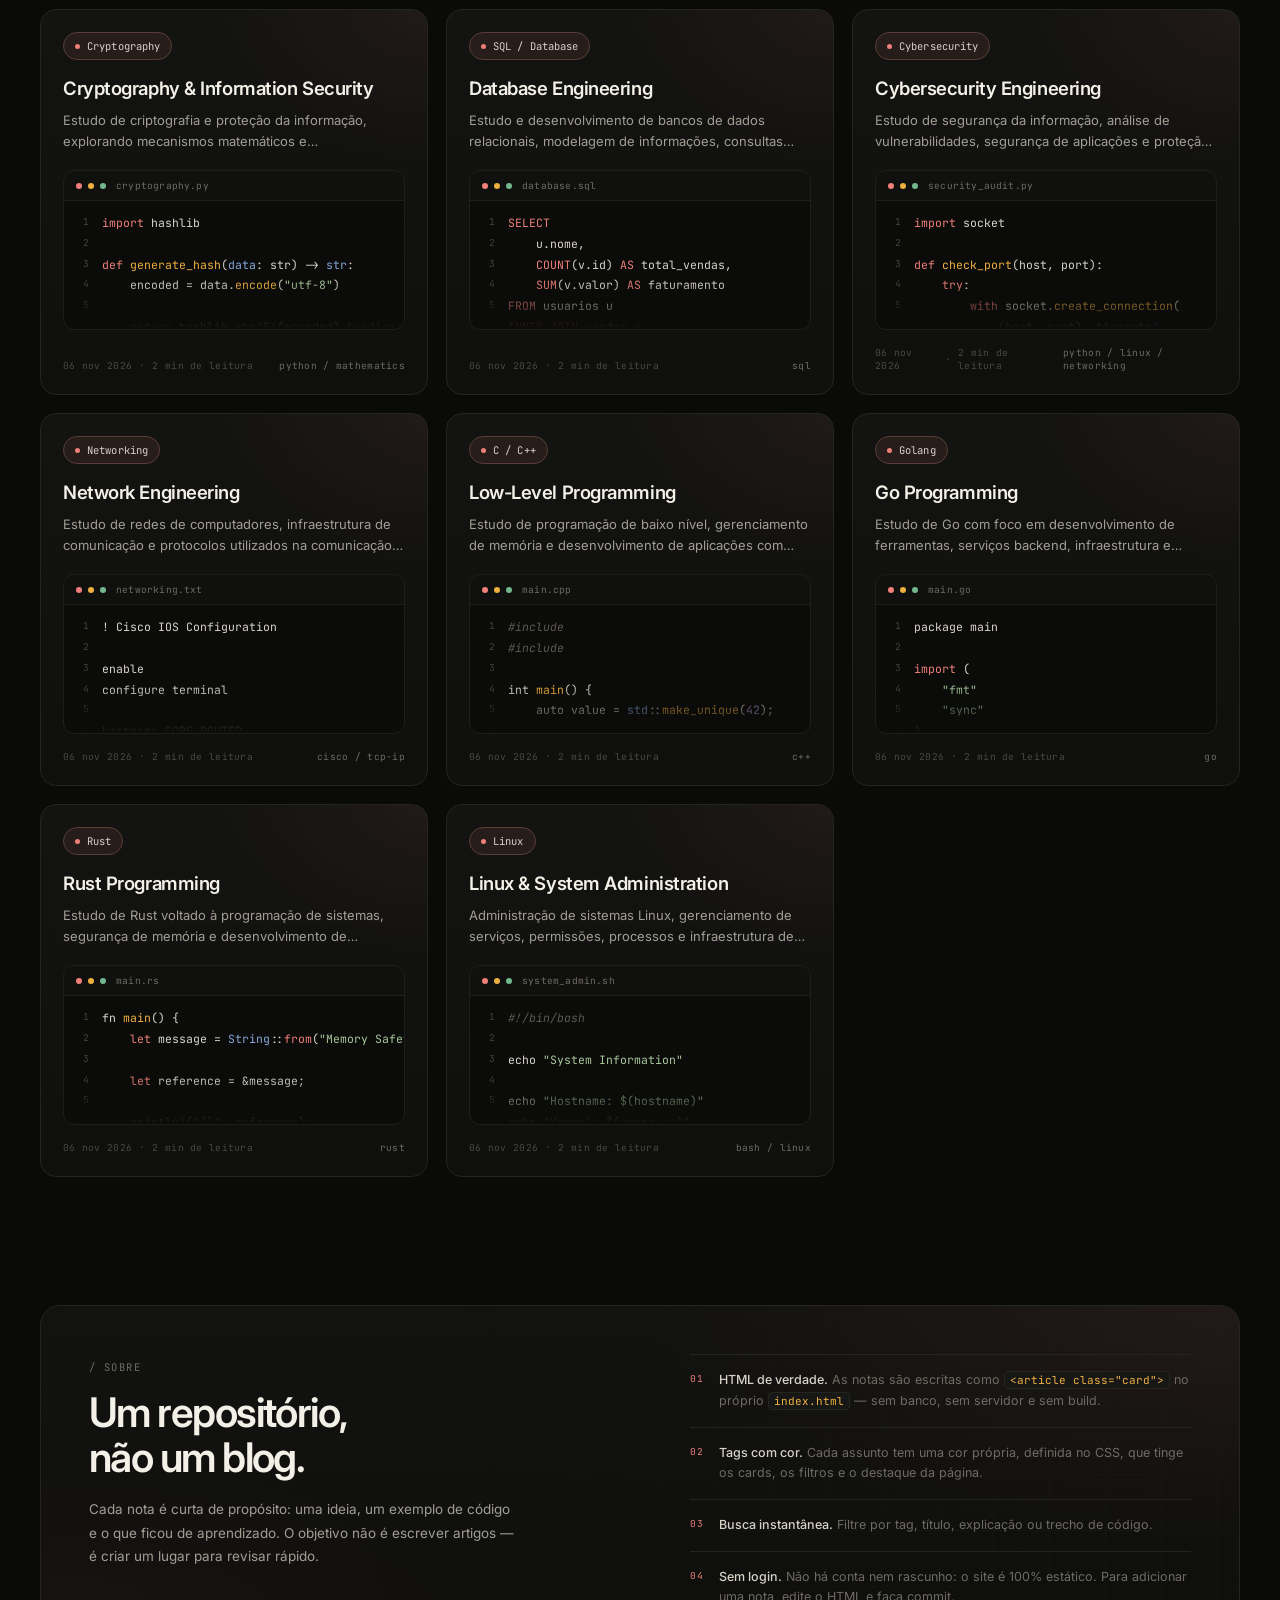
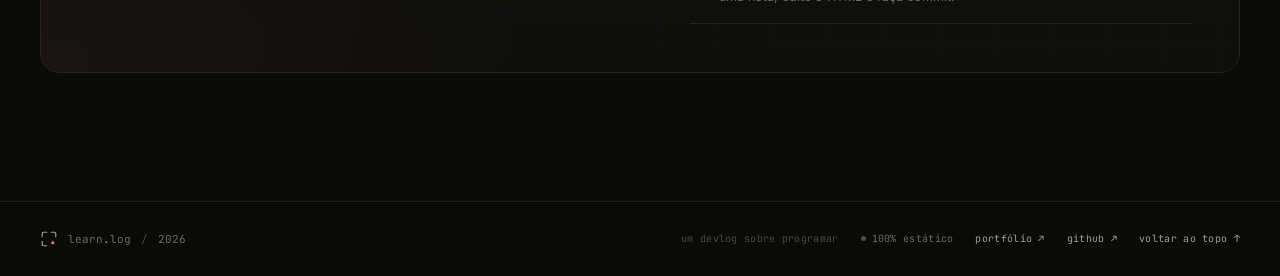
==== commit e506f72b: "card adicionado" ====
--- a/blog/index.html
+++ b/blog/index.html
@@ -699,54 +699,6 @@
     </ul>
 </article>
 
-<!-- ====================================================== -->
-<!-- DOCKER -->
-<!-- ====================================================== -->
-
-<article class="card">
-    <h2>Docker & Containerization</h2>
-    <p class="tag">DevOps</p>
-    <p class="lang">Docker</p>
-    <p class="file">Dockerfile</p>
-    <time class="date" datetime="2026-11-06">06 de novembro de 2026</time>
-    <div class="explanation">
-        <p>Estudo de containerização e ambientes isolados para execução e distribuição de aplicações.</p>
-        <p>Utilização de Docker para padronizar ambientes de desenvolvimento, facilitar deploys e organizar serviços.</p>
-        <ul>
-            <li>Docker Images</li>
-            <li>Docker Containers</li>
-            <li>Docker Compose</li>
-            <li>Volumes e Networks</li>
-            <li>Container Security</li>
-            <li>Multi-stage Builds</li>
-            <li>Environment Variables</li>
-            <li>Container Orchestration</li>
-        </ul>
-    </div>
-    <pre class="code">
-FROM python:3.12-slim
-
-WORKDIR /app
-
-COPY requirements.txt .
-
-RUN pip install --no-cache-dir -r requirements.txt
-
-COPY . .
-
-EXPOSE 5000
-
-CMD ["python", "app.py"]
-    </pre>
-    <ul class="concepts">
-        <li>Containerization</li>
-        <li>Infrastructure as Code</li>
-        <li>Application Deployment</li>
-        <li>DevOps</li>
-        <li>Environment Isolation</li>
-    </ul>
-</article>
-
           <!-- #endregion -->
         </div>
 
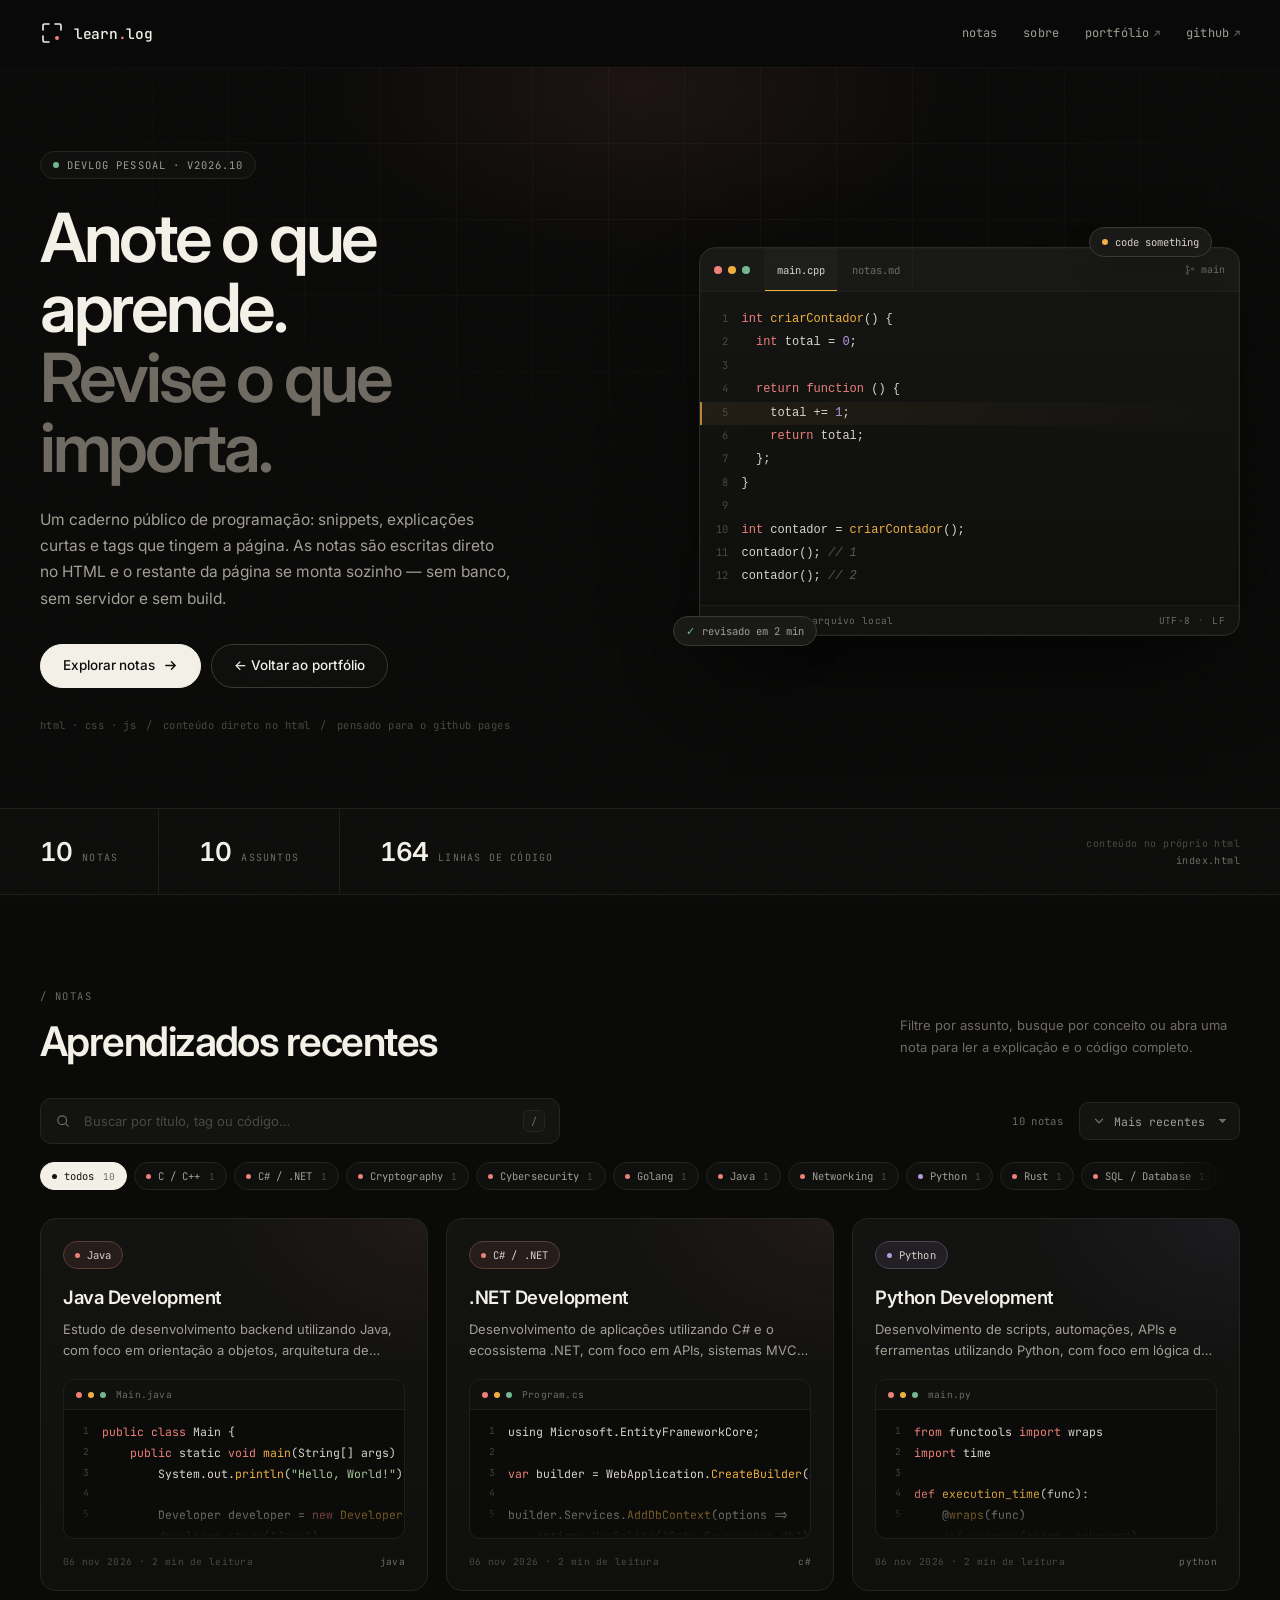
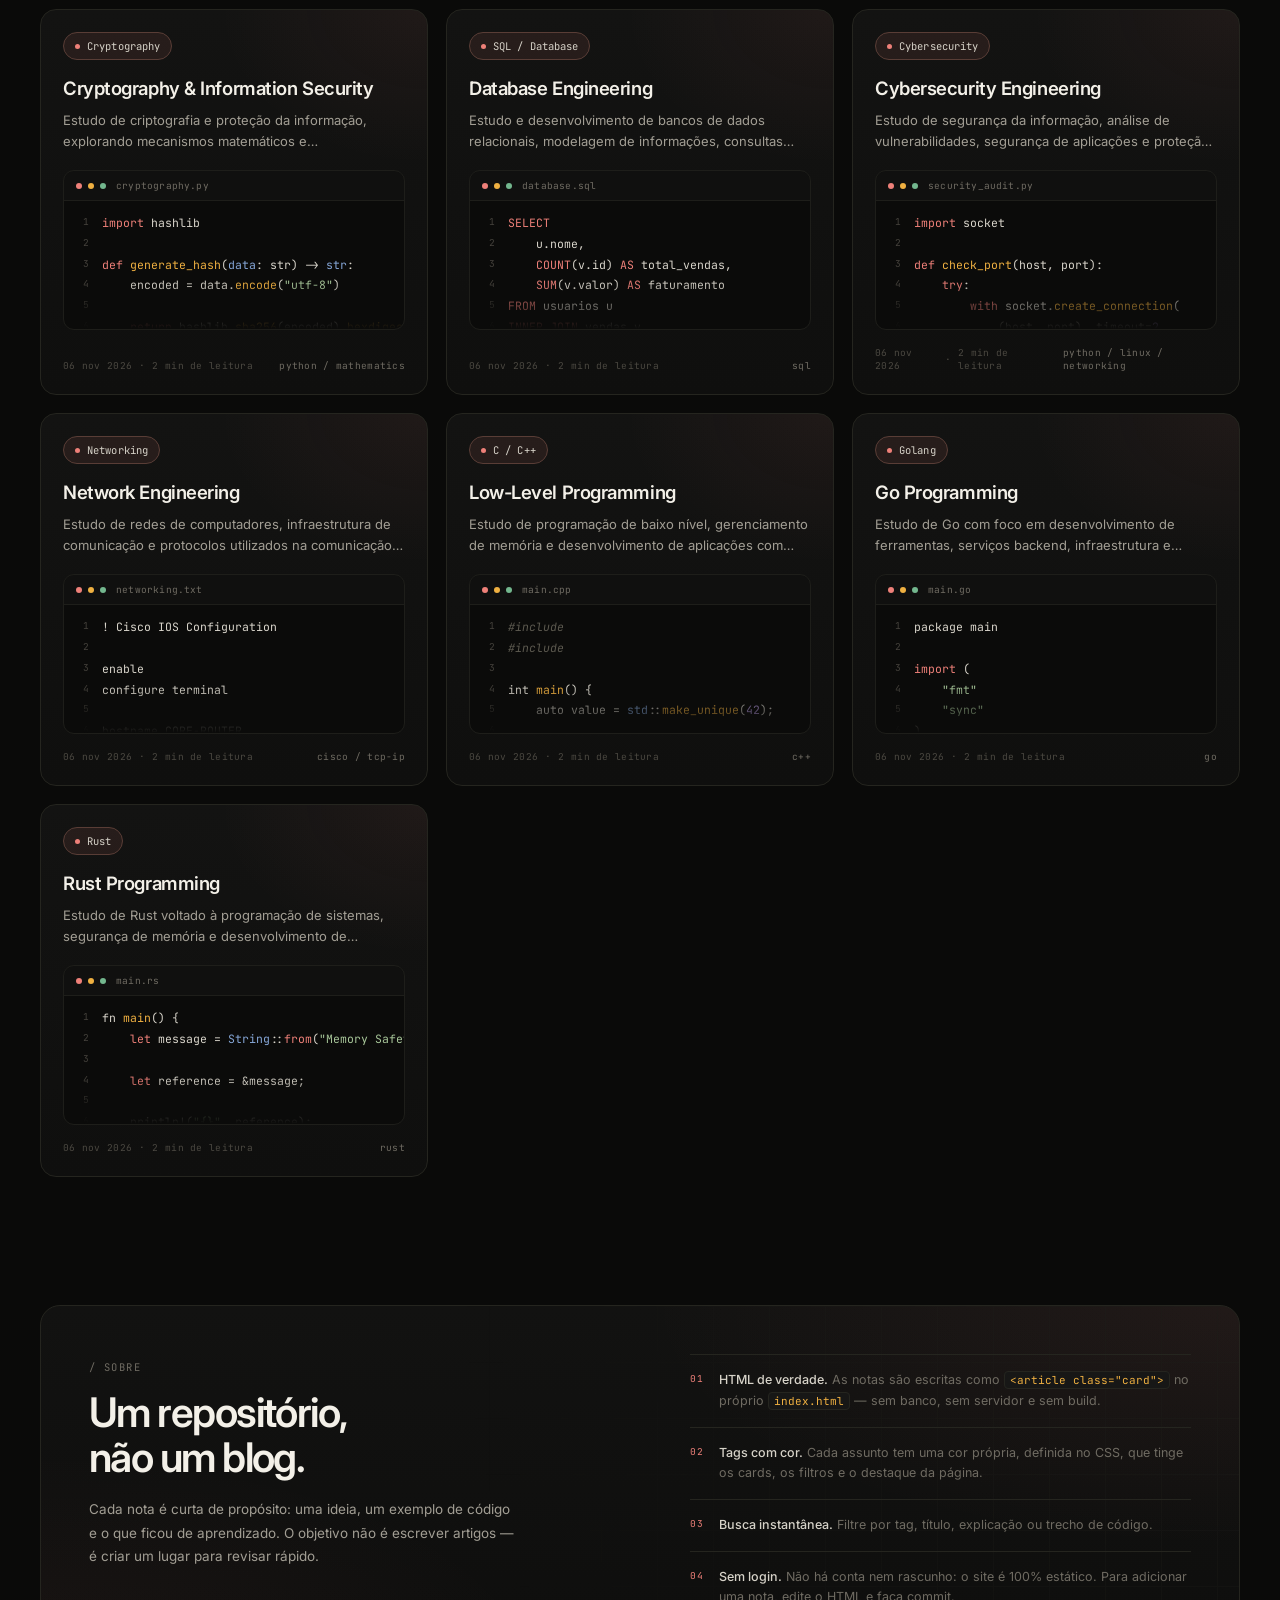
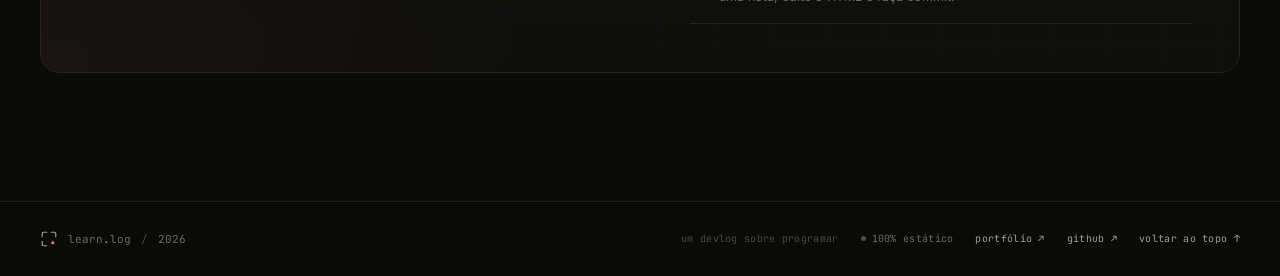
==== commit 4b69b002: "card adicionado" ====
--- a/blog/index.html
+++ b/blog/index.html
@@ -651,54 +651,6 @@
     </ul>
 </article>
 
-<!-- ====================================================== -->
-<!-- LINUX -->
-<!-- ====================================================== -->
-
-<article class="card">
-    <h2>Linux & System Administration</h2>
-    <p class="tag">Linux</p>
-    <p class="lang">Bash / Linux</p>
-    <p class="file">system_admin.sh</p>
-    <time class="date" datetime="2026-11-06">06 de novembro de 2026</time>
-    <div class="explanation">
-        <p>Administração de sistemas Linux, gerenciamento de serviços, permissões, processos e infraestrutura de servidores.</p>
-        <p>Estudo de ambientes Debian, Ubuntu e Arch Linux, com foco em administração e segurança.</p>
-        <ul>
-            <li>Linux Filesystem</li>
-            <li>Users and Permissions</li>
-            <li>Process Management</li>
-            <li>Systemd e Services</li>
-            <li>Bash Scripting</li>
-            <li>SSH e Remote Administration</li>
-            <li>Logs e System Monitoring</li>
-            <li>Package Management</li>
-        </ul>
-    </div>
-    <pre class="code">
-#!/bin/bash
-
-echo "System Information"
-
-echo "Hostname: $(hostname)"
-echo "Kernel: $(uname -r)"
-echo "Uptime: $(uptime -p)"
-
-echo "Memory:"
-free -h
-
-echo "Disk:"
-df -h
-    </pre>
-    <ul class="concepts">
-        <li>Linux Administration</li>
-        <li>Shell Scripting</li>
-        <li>System Hardening</li>
-        <li>Process Management</li>
-        <li>Server Infrastructure</li>
-    </ul>
-</article>
-
           <!-- #endregion -->
         </div>
 
